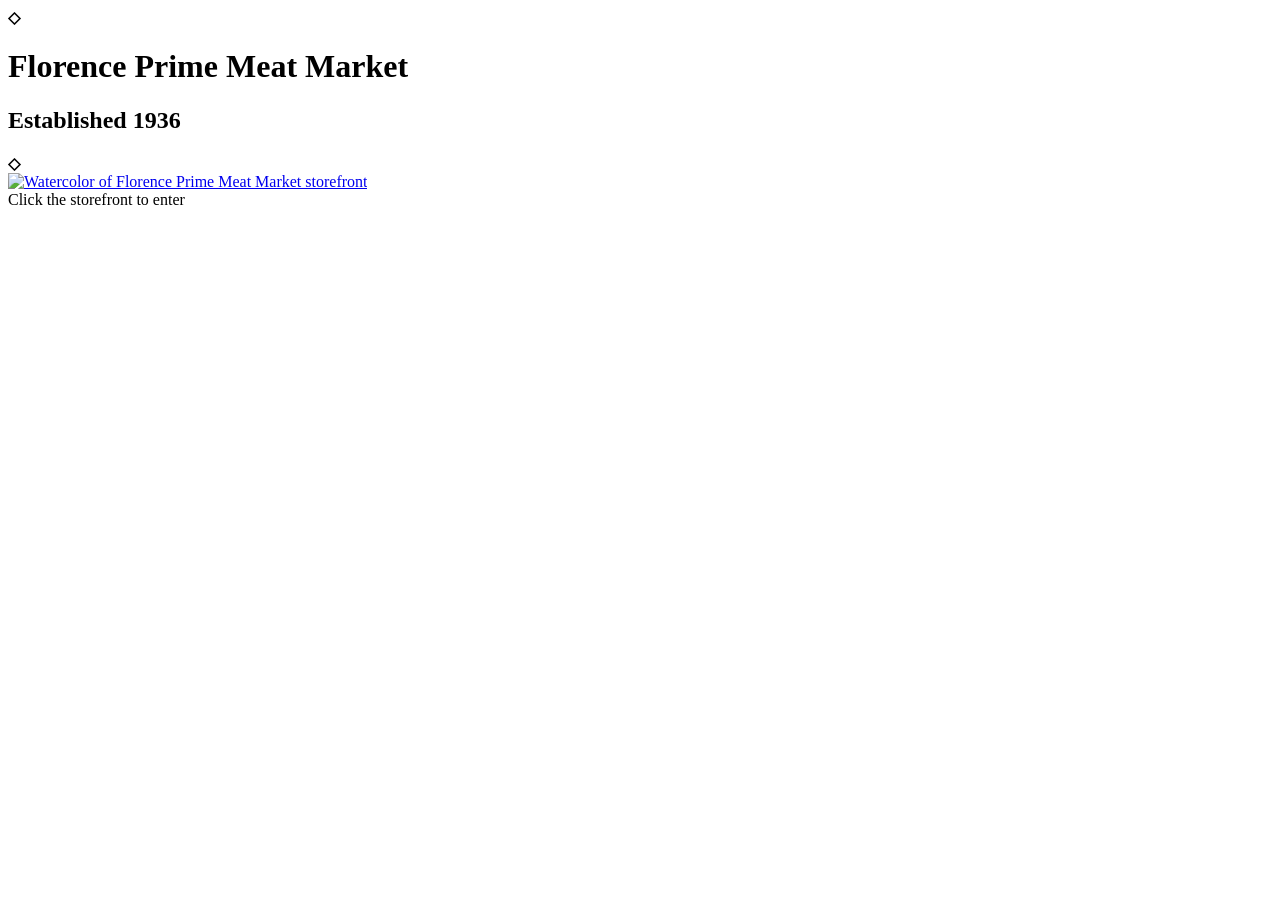
==== index.html @ bc7468c7 "Add site splash page" ====
<!doctype html>
<html lang="en"><head><meta charset="utf-8"><meta name="viewport" content="width=device-width,initial-scale=1">
<title>Florence Prime Meat Market — Established 1936</title><link rel="stylesheet" href="styles.css"></head>
<body>
<main class="splash">
  <div class="splash-inner">
    <div class="ornament"><span></span><b>◇</b><span></span></div>
    <h1>Florence Prime Meat Market</h1>
    <h2>Established 1936</h2>
    <div class="ornament"><span></span><b>◇</b><span></span></div>
    <a class="store-link" href="home.html" aria-label="Enter Florence Prime Meat Market website">
      <img class="watercolor" src="assets/storefront.webp" alt="Watercolor of Florence Prime Meat Market storefront">
    </a>
    <div class="enter">Click the storefront to enter</div>
  </div>
</main>
</body></html>
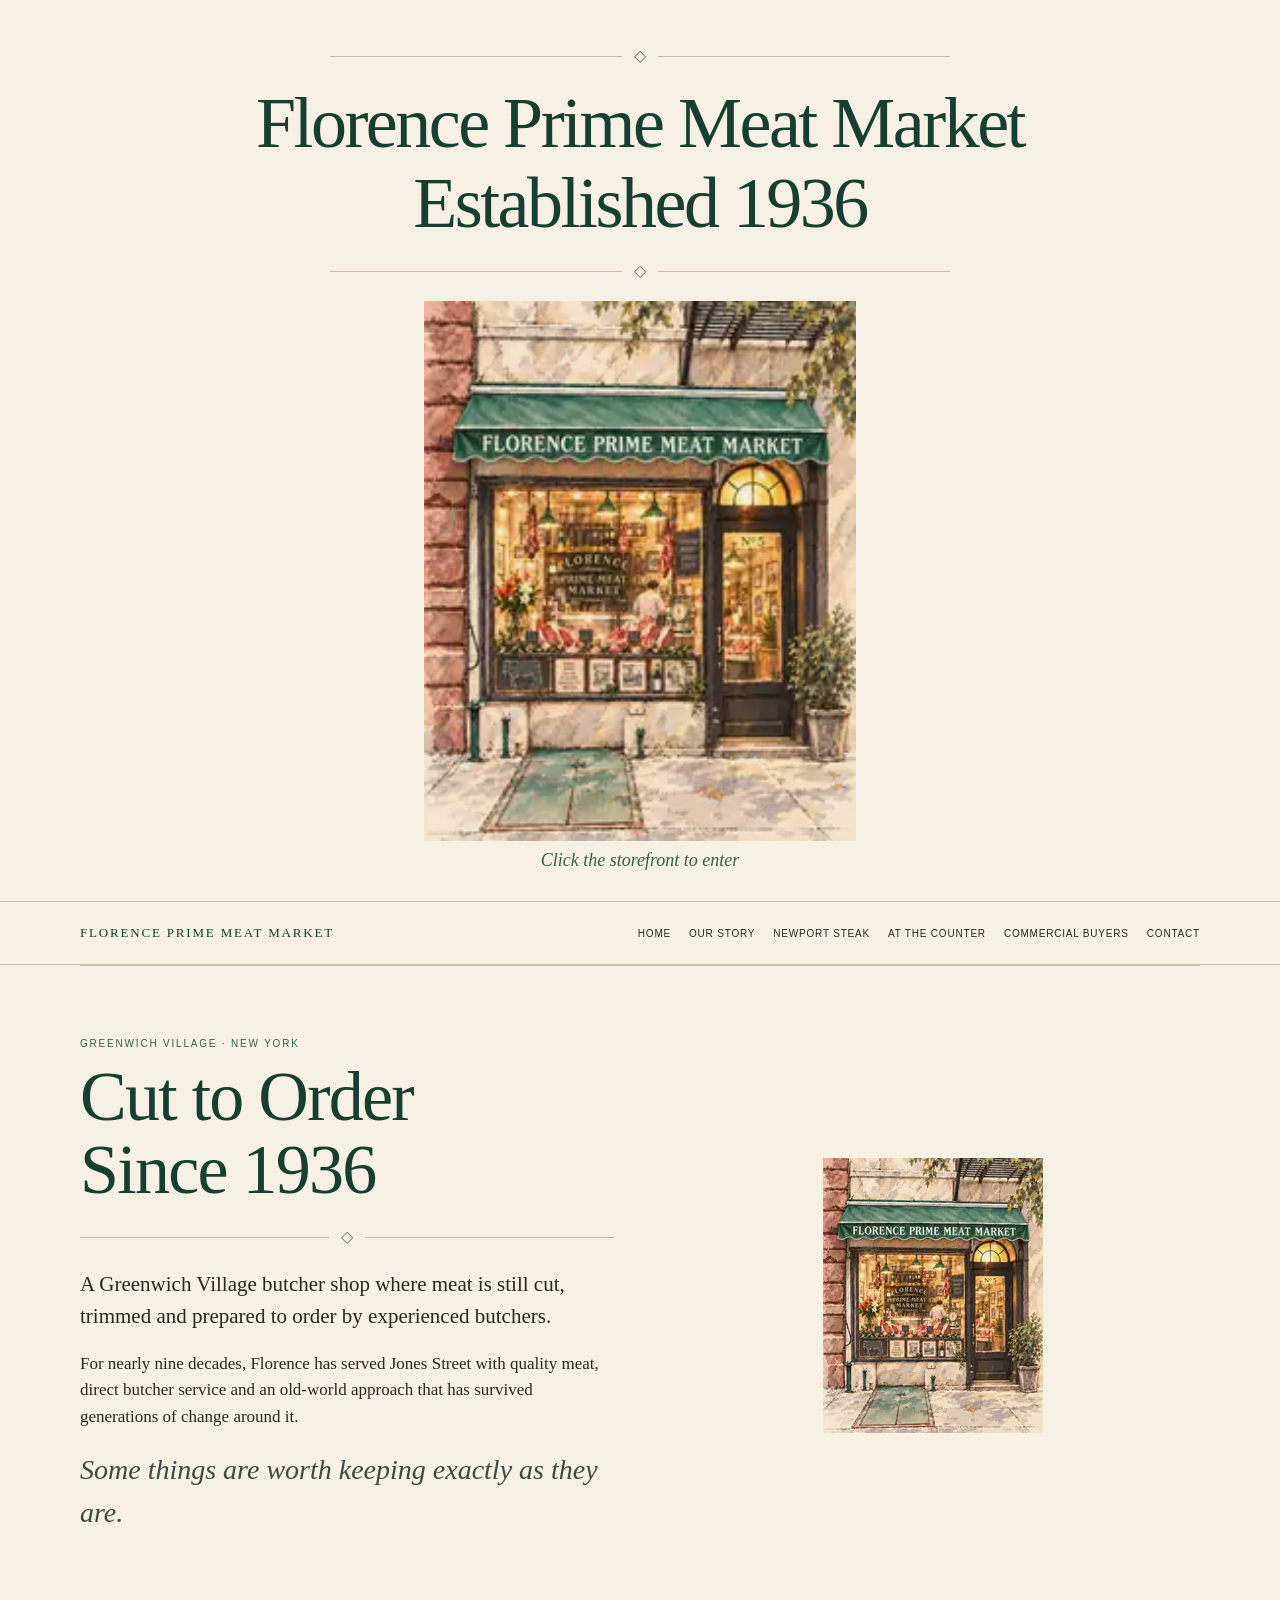
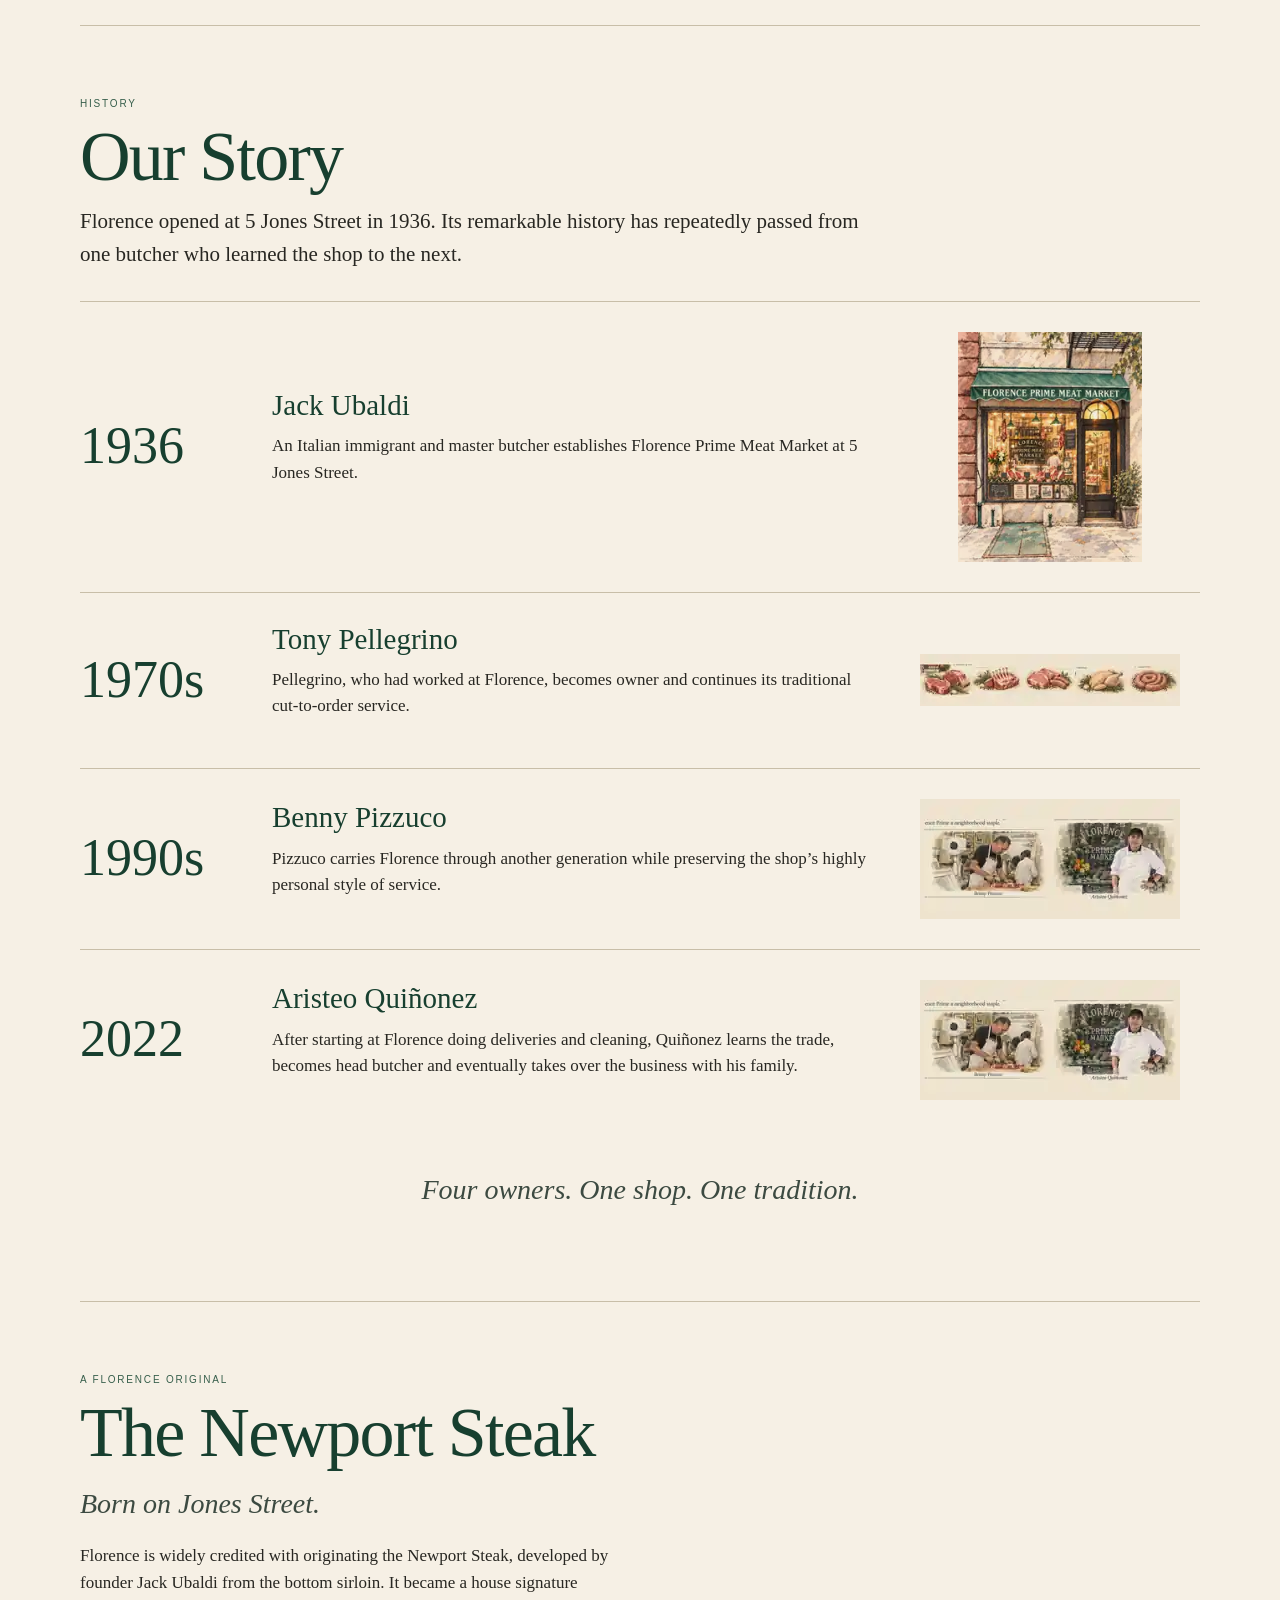
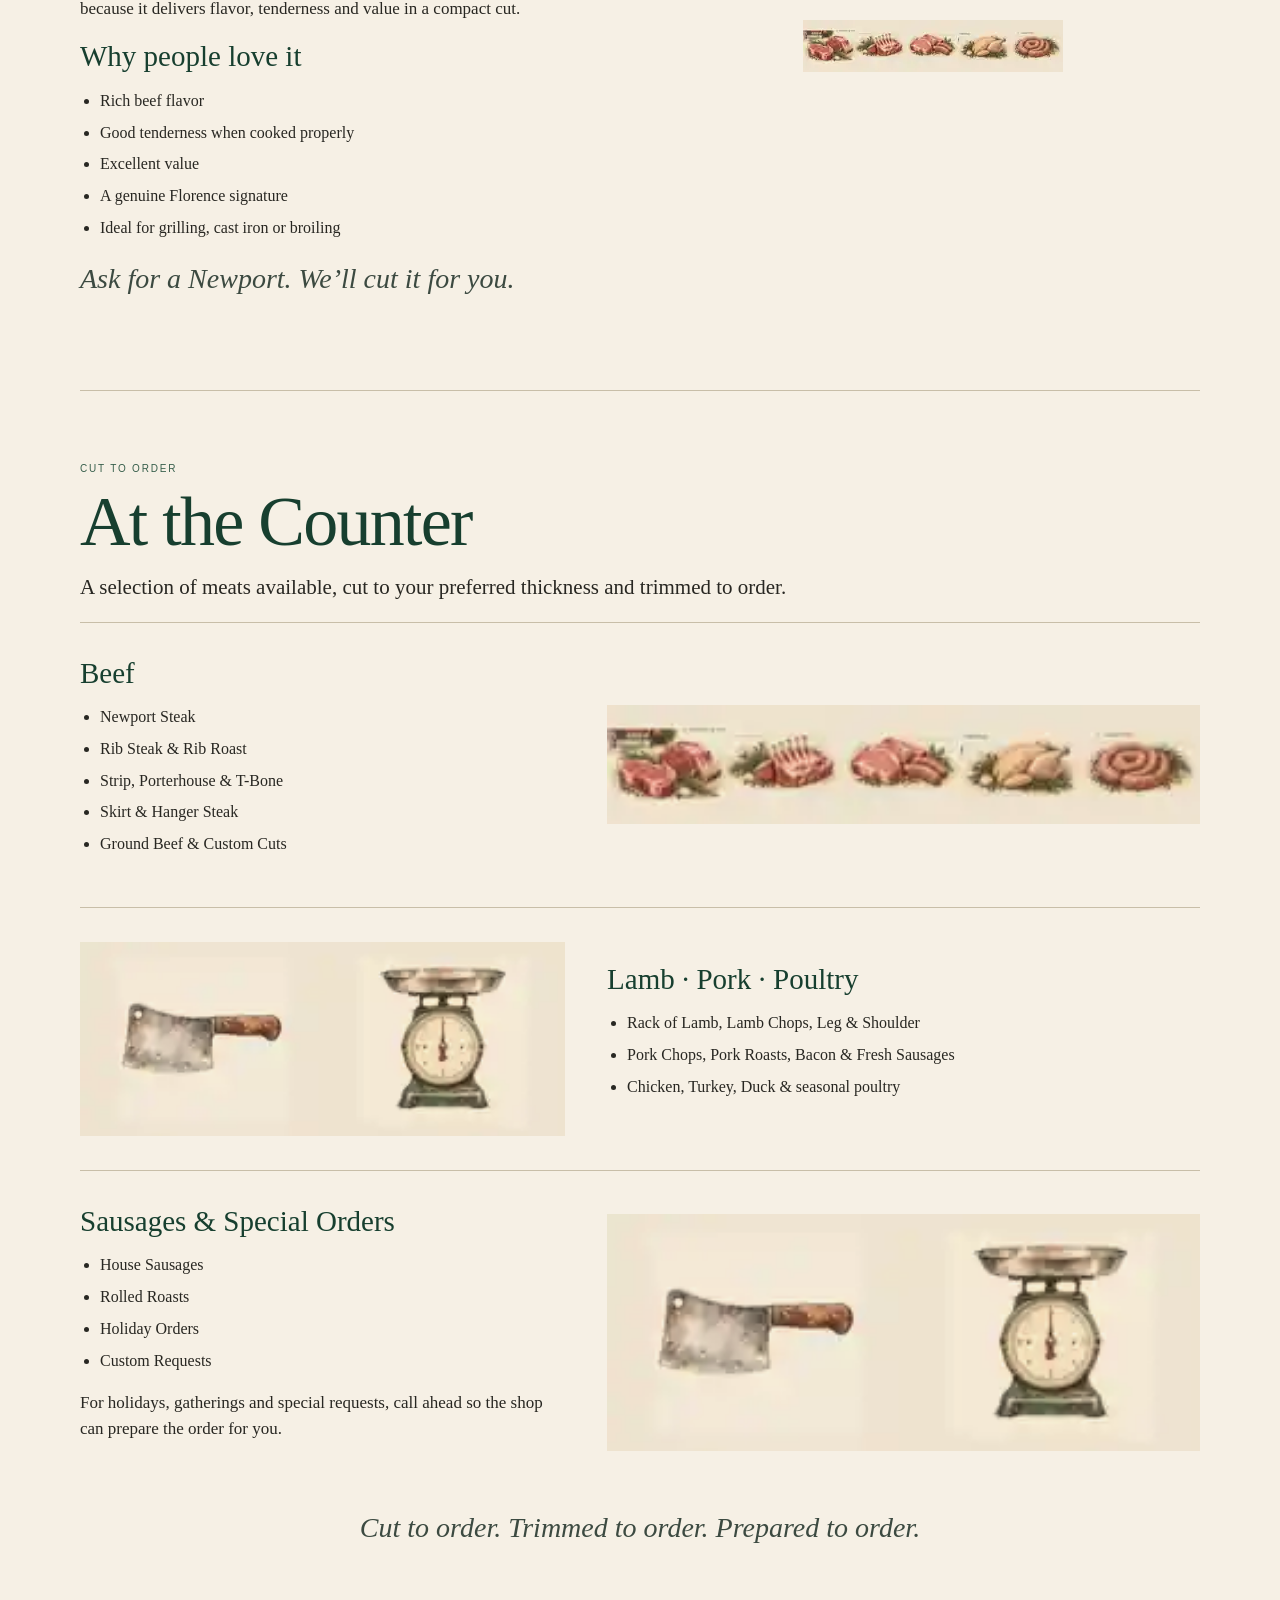
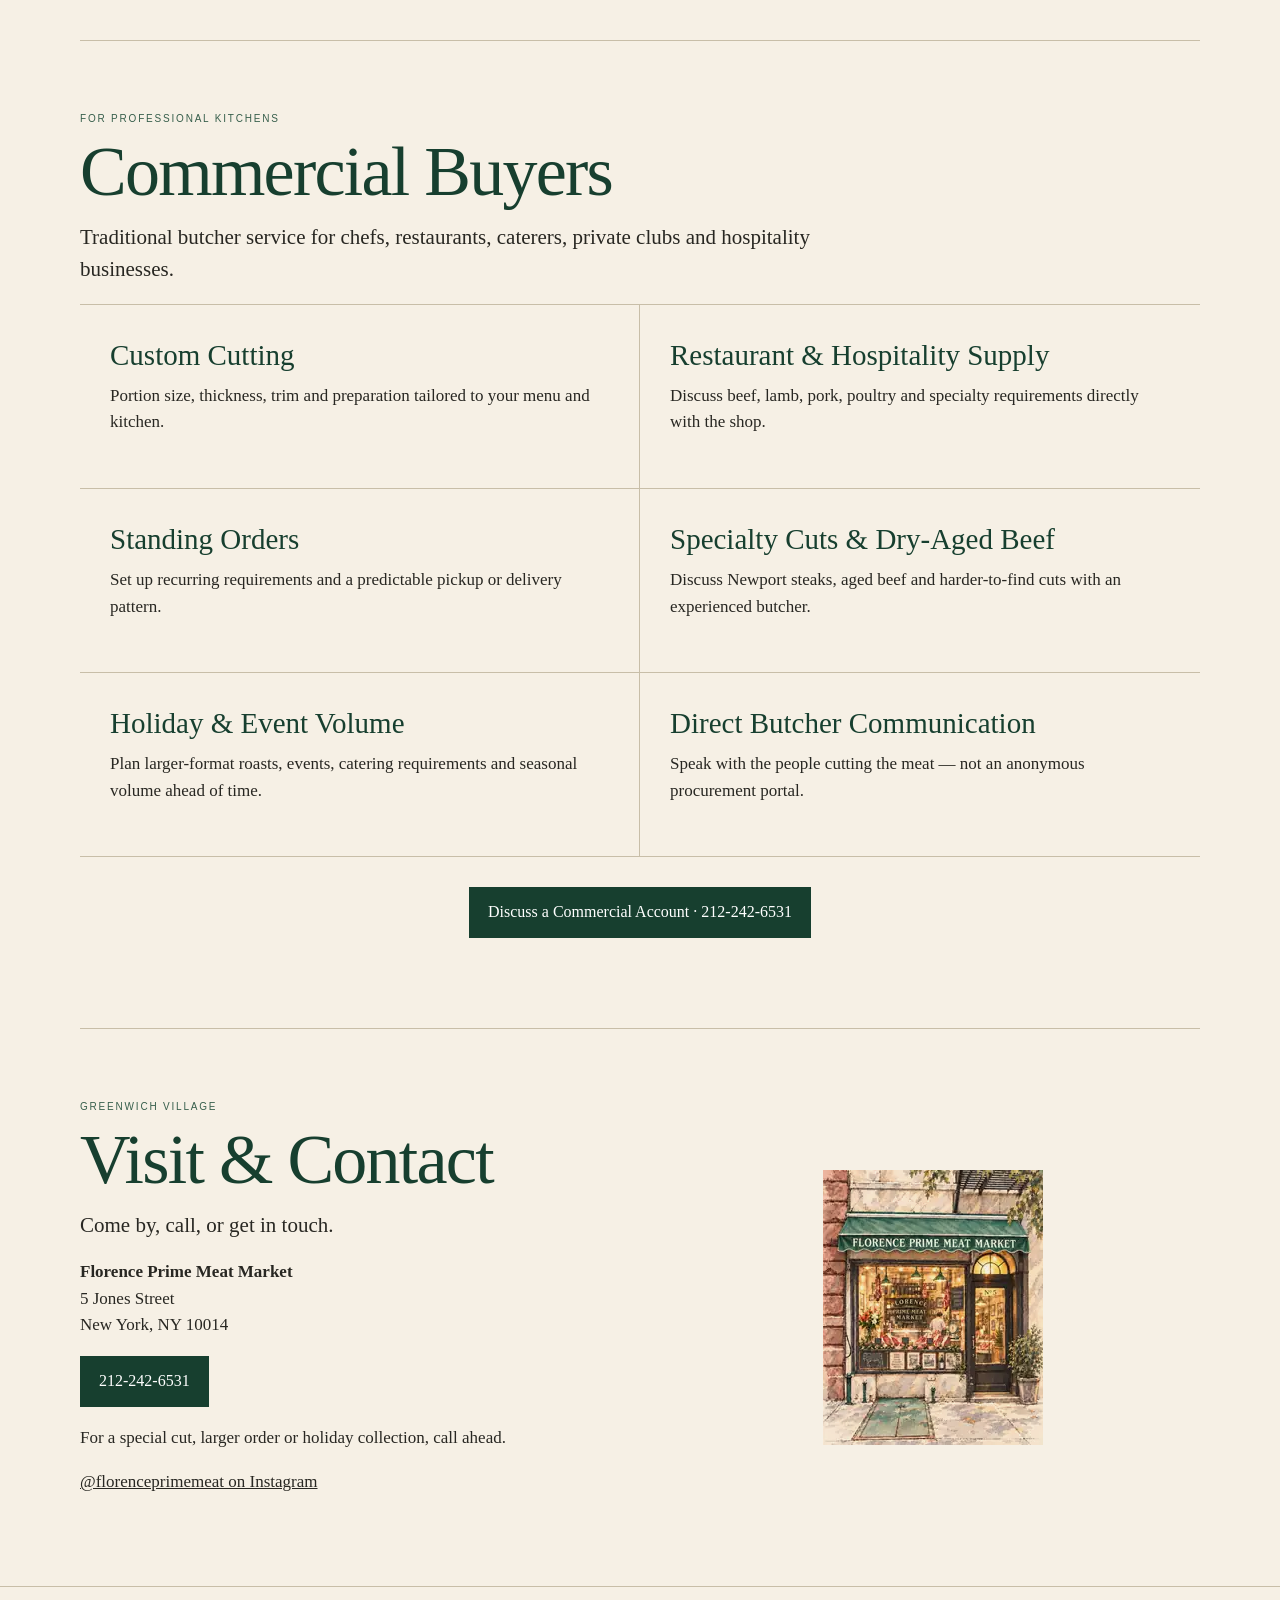
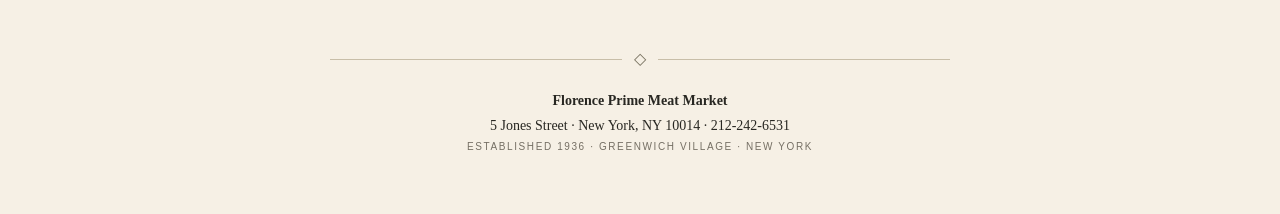
==== commit 9dc437f5: "Publish Florence watercolor website preview" ====
--- a/index.html
+++ b/index.html
@@ -1,17 +1,110 @@
 <!doctype html>
-<html lang="en"><head><meta charset="utf-8"><meta name="viewport" content="width=device-width,initial-scale=1">
-<title>Florence Prime Meat Market — Established 1936</title><link rel="stylesheet" href="styles.css"></head>
+<html lang="en">
+<head>
+<meta charset="utf-8">
+<meta name="viewport" content="width=device-width,initial-scale=1">
+<meta name="description" content="Florence Prime Meat Market, 5 Jones Street, Greenwich Village. Cut to order since 1936.">
+<title>Florence Prime Meat Market — Established 1936</title>
+<style>
+:root{--paper:#f6f0e5;--ink:#282722;--green:#173f2f;--green2:#365e4b;--line:#c8bea8;--muted:#756f64}
+*{box-sizing:border-box}html{scroll-behavior:smooth}body{margin:0;background:var(--paper);color:var(--ink);font-family:Georgia,"Times New Roman",serif;line-height:1.55}
+body:before{content:"";position:fixed;inset:0;pointer-events:none;opacity:.18;background:repeating-linear-gradient(0deg,rgba(90,70,40,.05),rgba(90,70,40,.05) 1px,transparent 1px,transparent 5px)}
+a{color:inherit}img{display:block;max-width:100%}.wrap{width:min(1120px,calc(100% - 34px));margin:auto;position:relative}
+.rule{display:flex;align-items:center;gap:12px;color:#77715f;margin:18px auto;max-width:620px}.rule:before,.rule:after{content:"";height:1px;background:var(--line);flex:1}
+.splash{min-height:100svh;display:grid;place-items:center;text-align:center;padding:26px 18px}.splash-inner{width:min(900px,95vw)}
+h1,h2,h3{color:var(--green);font-weight:400;margin:0}.splash h1,.splash h2{font-size:clamp(40px,6.2vw,72px);line-height:1.02;letter-spacing:-.035em}.splash h2{margin-top:7px}
+.store{width:min(690px,92vw);max-height:60vh;object-fit:contain;margin:4px auto 0;mix-blend-mode:multiply}.enter{font-size:18px;font-style:italic;color:var(--green2);margin-top:6px}
+nav{position:sticky;top:0;z-index:20;background:rgba(246,240,229,.95);backdrop-filter:blur(8px);border-top:1px solid var(--line);border-bottom:1px solid var(--line)}
+.navin{min-height:62px;display:flex;align-items:center;gap:18px}.brand{margin-right:auto;text-decoration:none;color:var(--green);text-transform:uppercase;letter-spacing:.14em;font-size:13px}
+.links{display:flex;flex-wrap:wrap;justify-content:flex-end;gap:10px 18px}.links a{font:10px Arial,sans-serif;text-decoration:none;text-transform:uppercase;letter-spacing:.08em}.links a:hover{text-decoration:underline;text-underline-offset:4px}
+section{padding:72px 0;border-top:1px solid var(--line)}.kicker{font:10px Arial,sans-serif;text-transform:uppercase;letter-spacing:.18em;color:var(--green2);margin-bottom:12px}
+h2{font-size:clamp(42px,5.8vw,70px);line-height:1.04;letter-spacing:-.025em}h3{font-size:29px;line-height:1.12}.lede{font-size:21px;max-width:780px}p{font-size:17px;margin:12px 0 18px}
+.hero,.newport,.contact{display:grid;grid-template-columns:1fr 1fr;gap:52px;align-items:center}.watercolor{mix-blend-mode:multiply;filter:saturate(.95)}
+.hero img,.contact img{max-height:570px;object-fit:contain;margin:auto}.script{font-size:28px;font-style:italic;color:#3c4a41}
+.timeline{margin-top:30px}.era{display:grid;grid-template-columns:160px 1fr 300px;gap:32px;align-items:center;padding:30px 0;border-top:1px solid var(--line)}.year{font-size:52px;color:var(--green)}.era img{max-height:230px;object-fit:contain;margin:auto}
+.newport img{max-height:430px;object-fit:contain;margin:auto}ul{padding-left:20px}li{margin:7px 0}
+.counter-row{display:grid;grid-template-columns:.9fr 1.1fr;gap:42px;align-items:center;padding:34px 0;border-top:1px solid var(--line)}.counter-row:nth-child(even) .visual{order:2}.visual img{width:100%;max-height:280px;object-fit:contain;margin:auto}
+.commercial{display:grid;grid-template-columns:1fr 1fr;border-top:1px solid var(--line)}.card{padding:34px 30px;border-bottom:1px solid var(--line);min-height:180px}.card:nth-child(odd){border-right:1px solid var(--line)}
+.button{display:inline-block;padding:12px 18px;background:var(--green);color:#fff;text-decoration:none;border:1px solid var(--green);font-size:16px}
+footer{text-align:center;padding:42px 0 58px;border-top:1px solid var(--line)}footer p{font-size:14px;margin:4px}.small{font:10px Arial,sans-serif;text-transform:uppercase;letter-spacing:.16em;color:var(--muted)}
+@media(max-width:760px){.links{display:none}.hero,.newport,.contact,.counter-row,.era{grid-template-columns:1fr}.commercial{grid-template-columns:1fr}.card:nth-child(odd){border-right:0}.counter-row:nth-child(even) .visual{order:0}.era .year{font-size:42px}section{padding:52px 0}.splash{min-height:92svh}}
+</style>
+</head>
 <body>
-<main class="splash">
-  <div class="splash-inner">
-    <div class="ornament"><span></span><b>◇</b><span></span></div>
-    <h1>Florence Prime Meat Market</h1>
-    <h2>Established 1936</h2>
-    <div class="ornament"><span></span><b>◇</b><span></span></div>
-    <a class="store-link" href="home.html" aria-label="Enter Florence Prime Meat Market website">
-      <img class="watercolor" src="assets/storefront.webp" alt="Watercolor of Florence Prime Meat Market storefront">
-    </a>
-    <div class="enter">Click the storefront to enter</div>
-  </div>
+<div id="top" class="splash">
+<div class="splash-inner">
+<div class="rule">◇</div>
+<h1>Florence Prime Meat Market</h1>
+<h2>Established 1936</h2>
+<div class="rule">◇</div>
+<a href="#home" aria-label="Enter Florence Prime Meat Market"><img class="store" src="assets/storefront.webp" alt="Watercolor Florence Prime Meat Market storefront"></a>
+<div class="enter">Click the storefront to enter</div>
+</div>
+</div>
+
+<nav><div class="wrap navin">
+<a class="brand" href="#top">Florence Prime Meat Market</a>
+<div class="links"><a href="#home">Home</a><a href="#story">Our Story</a><a href="#newport">Newport Steak</a><a href="#counter">At the Counter</a><a href="#commercial">Commercial Buyers</a><a href="#contact">Contact</a></div>
+</div></nav>
+
+<main class="wrap">
+<section id="home"><div class="hero">
+<div><div class="kicker">Greenwich Village · New York</div><h2>Cut to Order<br>Since 1936</h2><div class="rule">◇</div>
+<p class="lede">A Greenwich Village butcher shop where meat is still cut, trimmed and prepared to order by experienced butchers.</p>
+<p>For nearly nine decades, Florence has served Jones Street with quality meat, direct butcher service and an old-world approach that has survived generations of change around it.</p>
+<p class="script">Some things are worth keeping exactly as they are.</p></div>
+<img class="watercolor" src="assets/storefront.webp" alt="Florence storefront watercolor">
+</div></section>
+
+<section id="story">
+<div class="kicker">History</div><h2>Our Story</h2><p class="lede">Florence opened at 5 Jones Street in 1936. Its remarkable history has repeatedly passed from one butcher who learned the shop to the next.</p>
+<div class="timeline">
+<div class="era"><div class="year">1936</div><div><h3>Jack Ubaldi</h3><p>An Italian immigrant and master butcher establishes Florence Prime Meat Market at 5 Jones Street.</p></div><img class="watercolor" src="assets/storefront.webp" alt=""></div>
+<div class="era"><div class="year">1970s</div><div><h3>Tony Pellegrino</h3><p>Pellegrino, who had worked at Florence, becomes owner and continues its traditional cut-to-order service.</p></div><img class="watercolor" src="assets/meats.webp" alt=""></div>
+<div class="era"><div class="year">1990s</div><div><h3>Benny Pizzuco</h3><p>Pizzuco carries Florence through another generation while preserving the shop’s highly personal style of service.</p></div><img class="watercolor" src="assets/portraits.webp" alt="Watercolor portraits from Florence's history"></div>
+<div class="era"><div class="year">2022</div><div><h3>Aristeo Quiñonez</h3><p>After starting at Florence doing deliveries and cleaning, Quiñonez learns the trade, becomes head butcher and eventually takes over the business with his family.</p></div><img class="watercolor" src="assets/portraits.webp" alt=""></div>
+</div>
+<p class="script" style="text-align:center;margin-top:38px">Four owners. One shop. One tradition.</p>
+</section>
+
+<section id="newport"><div class="newport">
+<div><div class="kicker">A Florence Original</div><h2>The Newport Steak</h2><p class="script">Born on Jones Street.</p>
+<p>Florence is widely credited with originating the Newport Steak, developed by founder Jack Ubaldi from the bottom sirloin. It became a house signature because it delivers flavor, tenderness and value in a compact cut.</p>
+<h3>Why people love it</h3><ul><li>Rich beef flavor</li><li>Good tenderness when cooked properly</li><li>Excellent value</li><li>A genuine Florence signature</li><li>Ideal for grilling, cast iron or broiling</li></ul>
+<p class="script">Ask for a Newport. We’ll cut it for you.</p></div>
+<img class="watercolor" src="assets/meats.webp" alt="Watercolor steak cuts">
+</div></section>
+
+<section id="counter">
+<div class="kicker">Cut to Order</div><h2>At the Counter</h2><p class="lede">A selection of meats available, cut to your preferred thickness and trimmed to order.</p>
+<div class="counter-row"><div class="visual"><img class="watercolor" src="assets/meats.webp" alt="Watercolor beef"></div><div><h3>Beef</h3><ul><li>Newport Steak</li><li>Rib Steak & Rib Roast</li><li>Strip, Porterhouse & T-Bone</li><li>Skirt & Hanger Steak</li><li>Ground Beef & Custom Cuts</li></ul></div></div>
+<div class="counter-row"><div class="visual"><img class="watercolor" src="assets/tools.webp" alt="Watercolor butcher tools"></div><div><h3>Lamb · Pork · Poultry</h3><ul><li>Rack of Lamb, Lamb Chops, Leg & Shoulder</li><li>Pork Chops, Pork Roasts, Bacon & Fresh Sausages</li><li>Chicken, Turkey, Duck & seasonal poultry</li></ul></div></div>
+<div class="counter-row"><div class="visual"><img class="watercolor" src="assets/tools.webp" alt=""></div><div><h3>Sausages & Special Orders</h3><ul><li>House Sausages</li><li>Rolled Roasts</li><li>Holiday Orders</li><li>Custom Requests</li></ul><p>For holidays, gatherings and special requests, call ahead so the shop can prepare the order for you.</p></div></div>
+<p class="script" style="text-align:center">Cut to order. Trimmed to order. Prepared to order.</p>
+</section>
+
+<section id="commercial">
+<div class="kicker">For Professional Kitchens</div><h2>Commercial Buyers</h2><p class="lede">Traditional butcher service for chefs, restaurants, caterers, private clubs and hospitality businesses.</p>
+<div class="commercial">
+<div class="card"><h3>Custom Cutting</h3><p>Portion size, thickness, trim and preparation tailored to your menu and kitchen.</p></div>
+<div class="card"><h3>Restaurant & Hospitality Supply</h3><p>Discuss beef, lamb, pork, poultry and specialty requirements directly with the shop.</p></div>
+<div class="card"><h3>Standing Orders</h3><p>Set up recurring requirements and a predictable pickup or delivery pattern.</p></div>
+<div class="card"><h3>Specialty Cuts & Dry-Aged Beef</h3><p>Discuss Newport steaks, aged beef and harder-to-find cuts with an experienced butcher.</p></div>
+<div class="card"><h3>Holiday & Event Volume</h3><p>Plan larger-format roasts, events, catering requirements and seasonal volume ahead of time.</p></div>
+<div class="card"><h3>Direct Butcher Communication</h3><p>Speak with the people cutting the meat — not an anonymous procurement portal.</p></div>
+</div>
+<p style="text-align:center;margin-top:30px"><a class="button" href="tel:+12122426531">Discuss a Commercial Account · 212-242-6531</a></p>
+</section>
+
+<section id="contact"><div class="contact">
+<div><div class="kicker">Greenwich Village</div><h2>Visit & Contact</h2><p class="lede">Come by, call, or get in touch.</p>
+<p><strong>Florence Prime Meat Market</strong><br>5 Jones Street<br>New York, NY 10014</p>
+<p><a class="button" href="tel:+12122426531">212-242-6531</a></p>
+<p>For a special cut, larger order or holiday collection, call ahead.</p>
+<p><a href="https://www.instagram.com/florenceprimemeat/" target="_blank" rel="noopener">@florenceprimemeat on Instagram</a></p></div>
+<img class="watercolor" src="assets/storefront.webp" alt="Florence Prime Meat Market watercolor storefront">
+</div></section>
 </main>
+
+<footer><div class="wrap"><div class="rule">◇</div><p><strong>Florence Prime Meat Market</strong></p><p>5 Jones Street · New York, NY 10014 · 212-242-6531</p><p class="small">Established 1936 · Greenwich Village · New York</p></div></footer>
 </body></html>
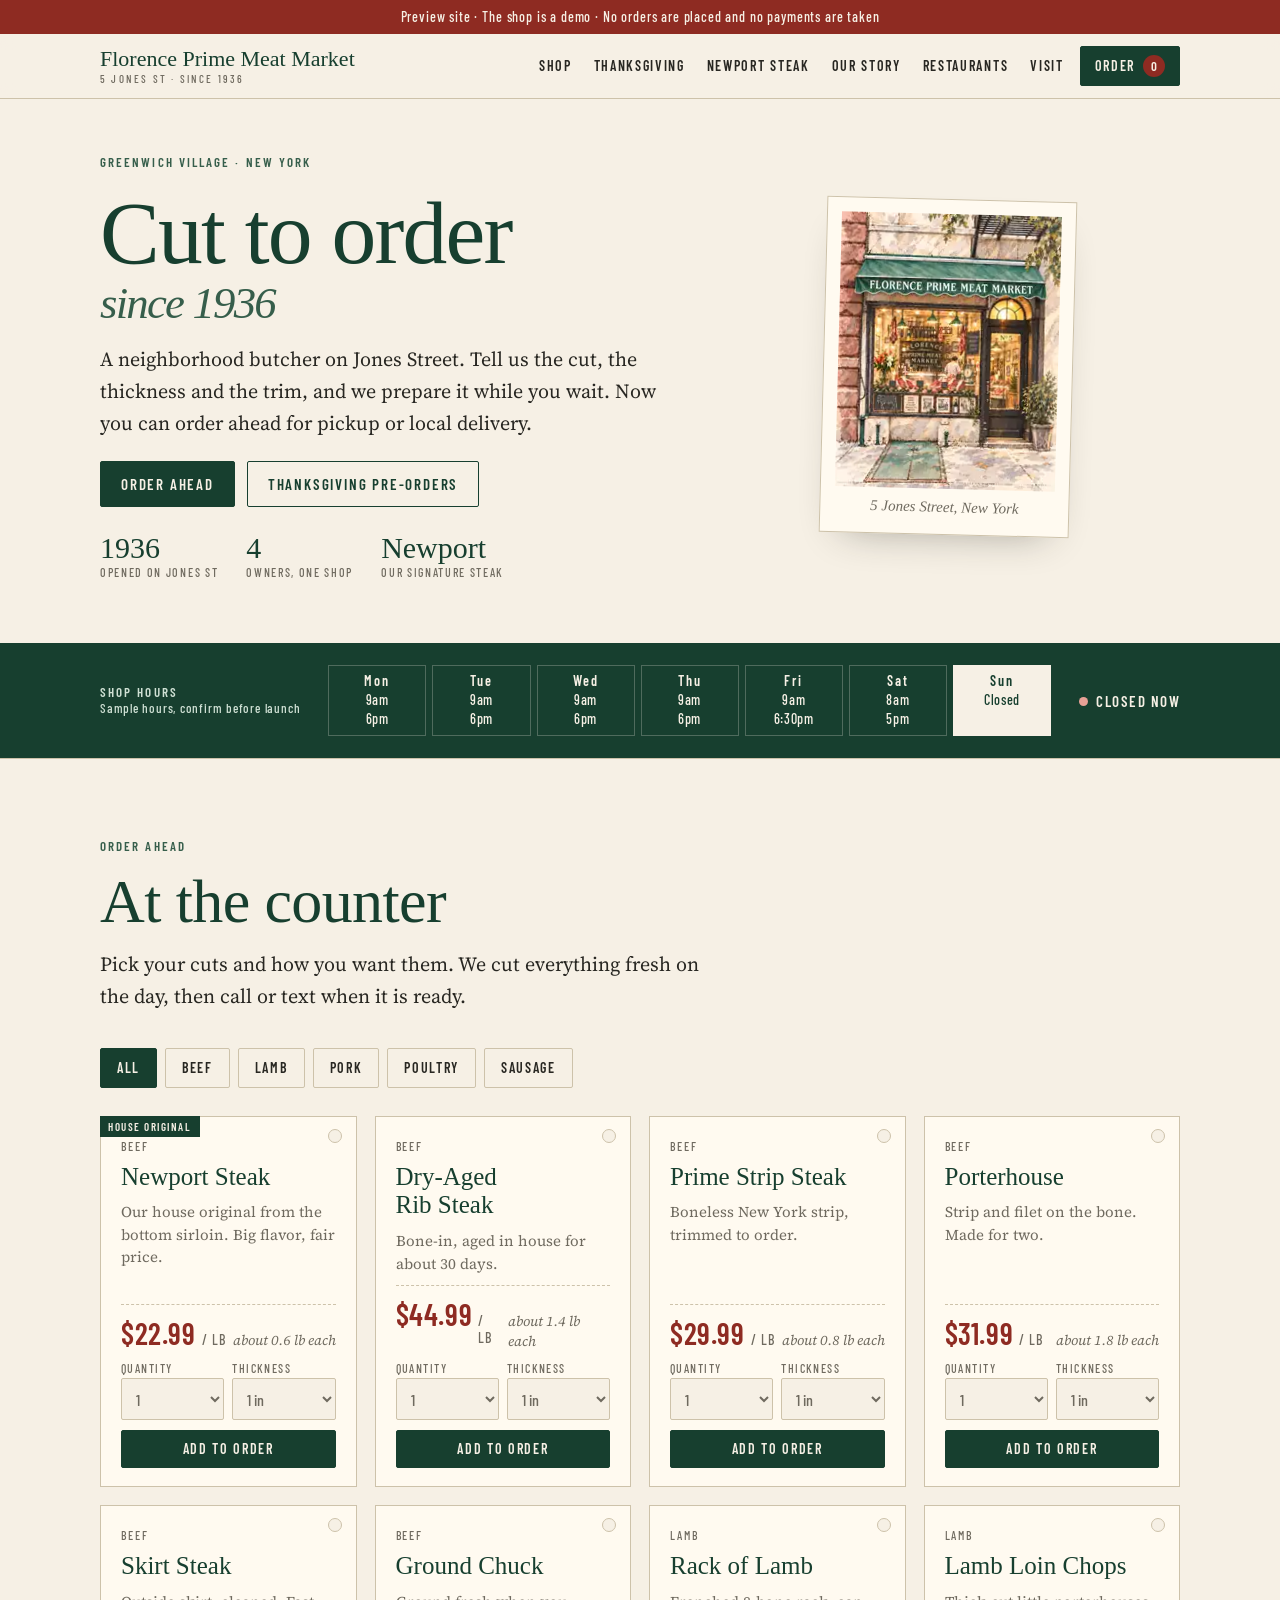
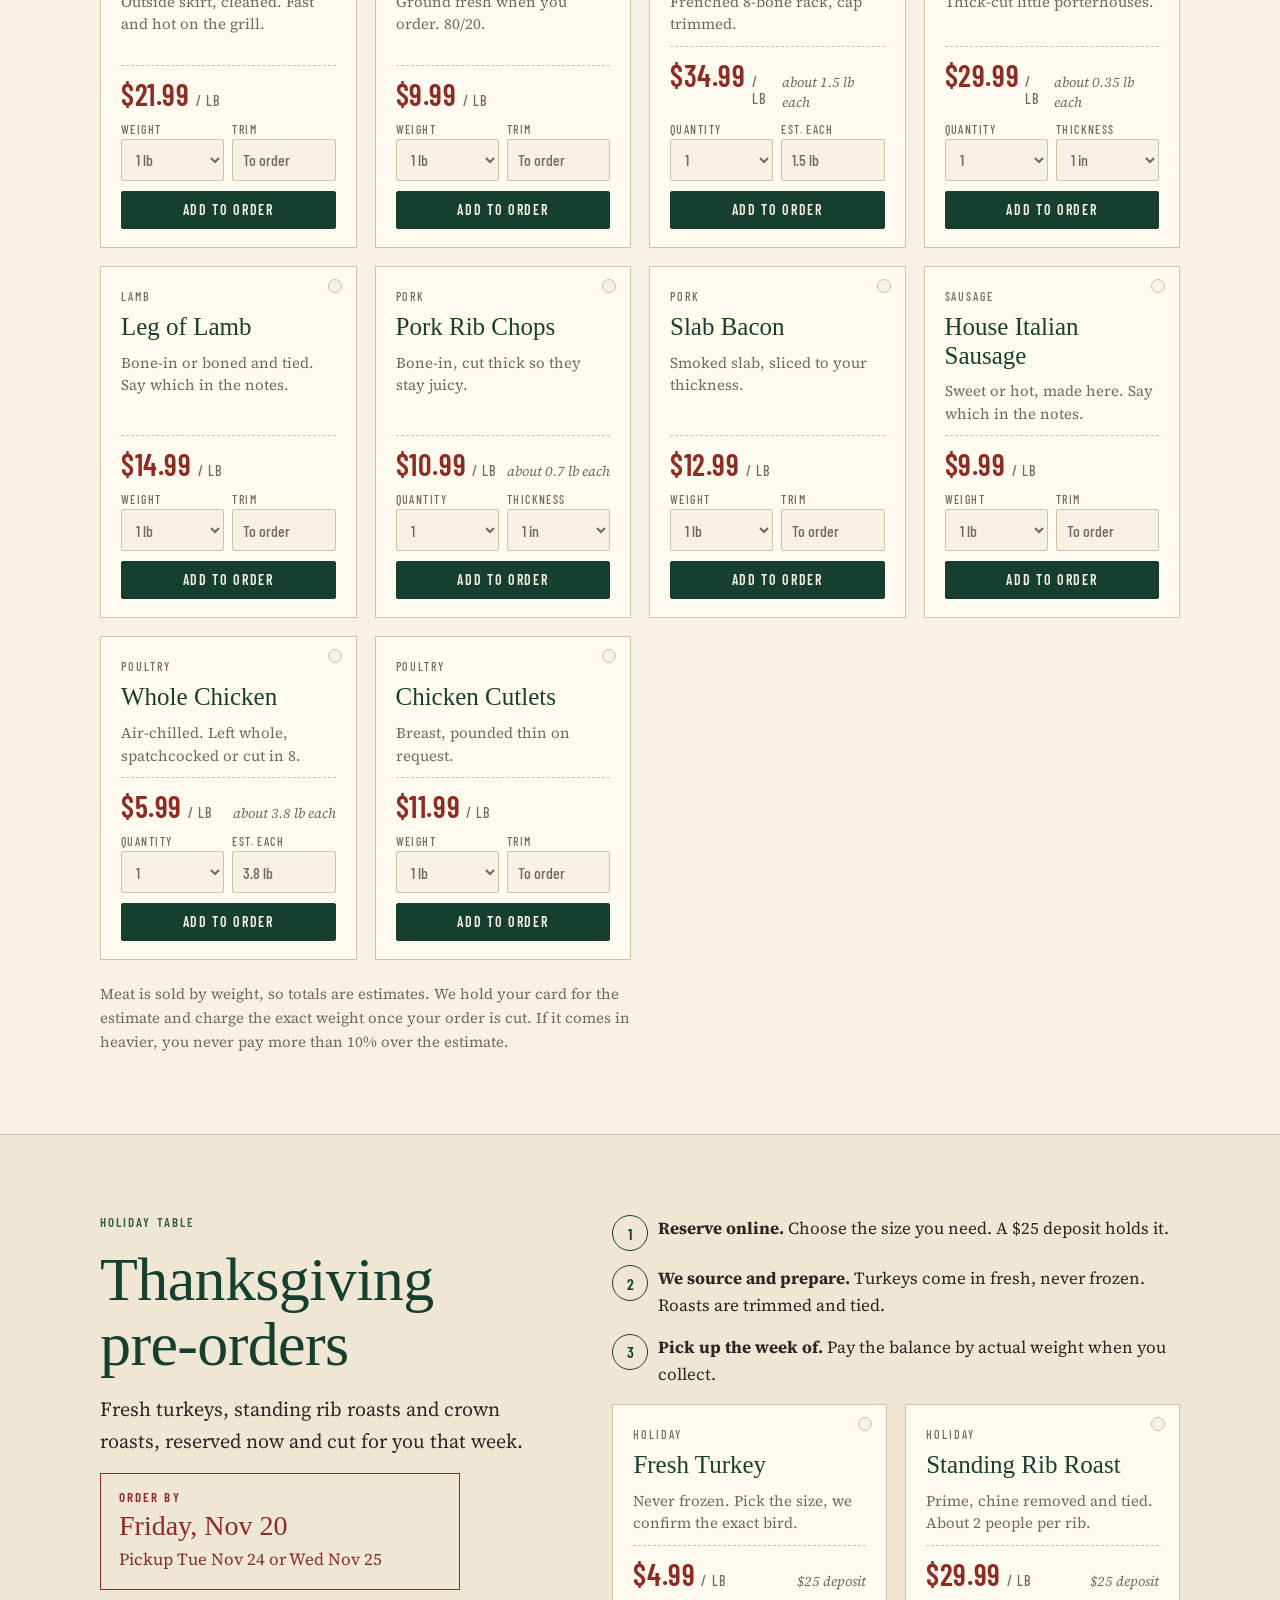
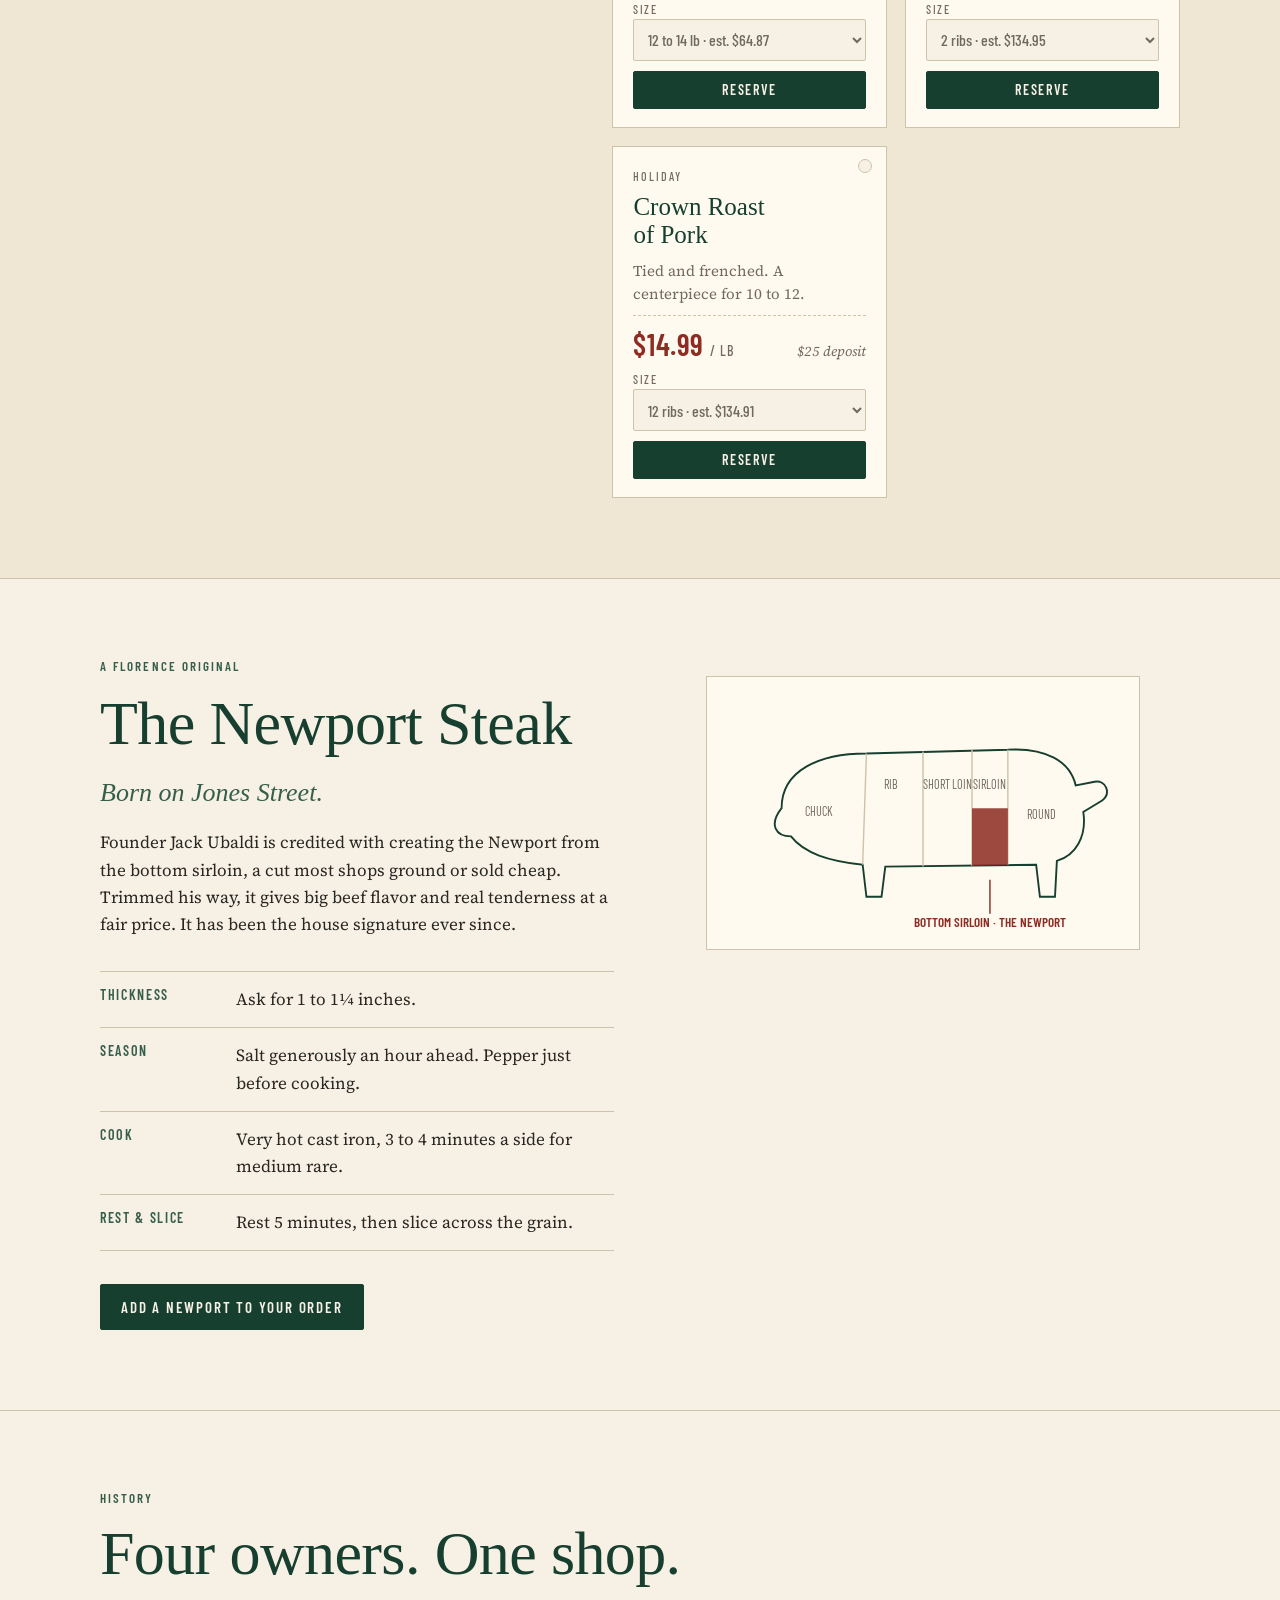
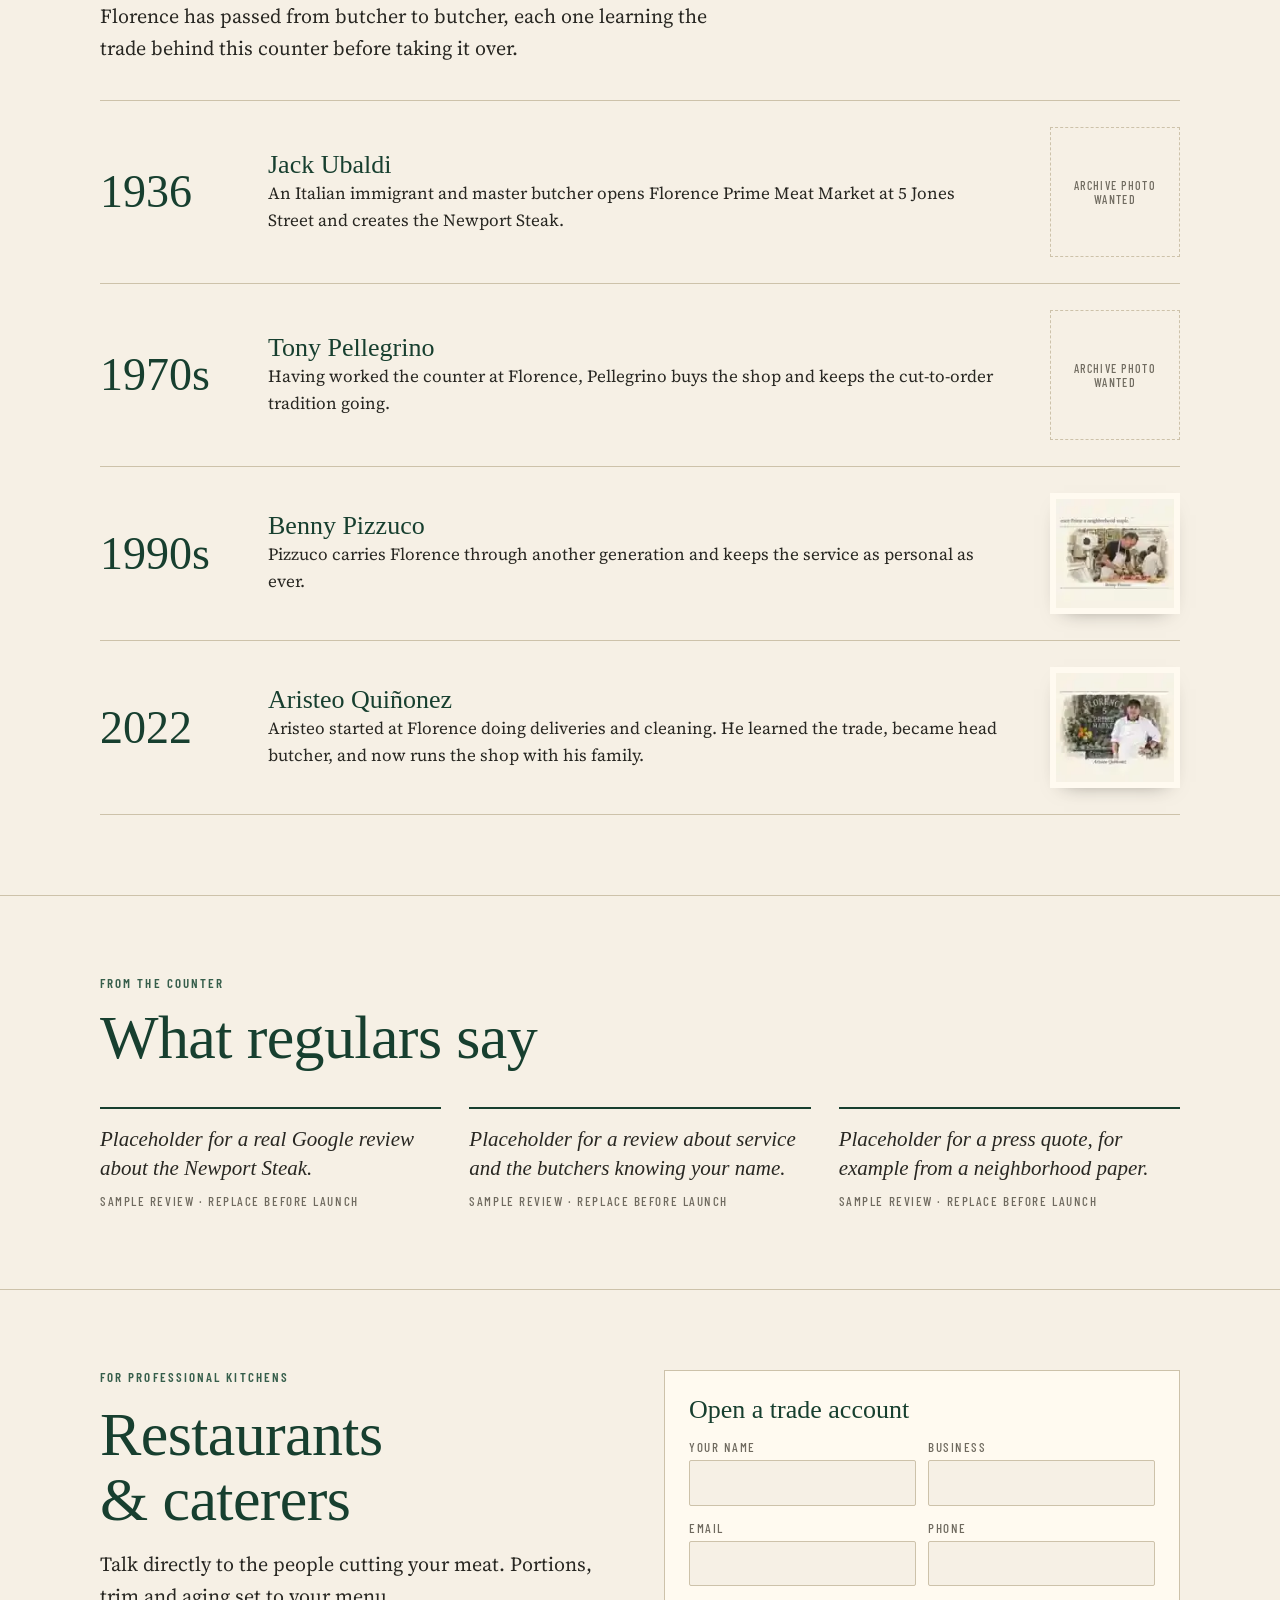
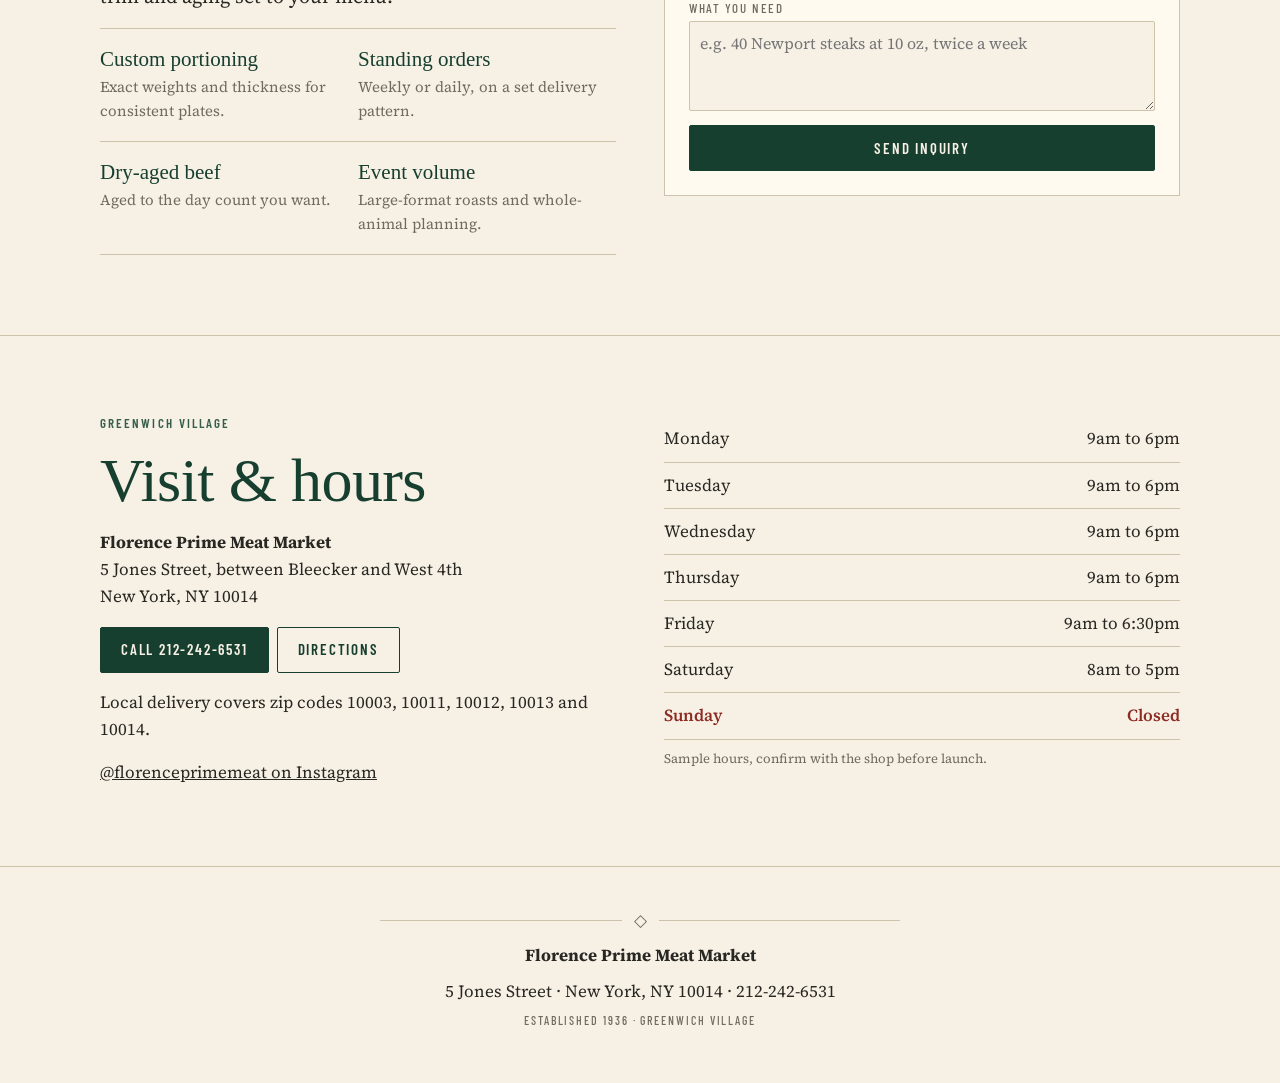
==== commit cfef4560: "Redesign with demo shop, holiday pre-orders and fixes Mobile menu, hours, Newport Steak guide, trade" ====
--- a/index.html
+++ b/index.html
@@ -2,109 +2,620 @@
 <html lang="en">
 <head>
 <meta charset="utf-8">
-<meta name="viewport" content="width=device-width,initial-scale=1">
-<meta name="description" content="Florence Prime Meat Market, 5 Jones Street, Greenwich Village. Cut to order since 1936.">
-<title>Florence Prime Meat Market — Established 1936</title>
+<meta name="viewport" content="width=device-width,initial-scale=1,viewport-fit=cover">
+<title>Florence Prime Meat Market</title>
+<meta name="description" content="Florence Prime Meat Market, 5 Jones Street, Greenwich Village. A neighborhood butcher cutting to order since 1936. Order ahead for pickup or local delivery.">
+<meta property="og:title" content="Florence Prime Meat Market · Since 1936">
+<meta property="og:description" content="Cut to order on Jones Street since 1936. Home of the Newport Steak.">
+<meta property="og:image" content="assets/storefront.webp">
+<meta property="og:type" content="website">
+<meta name="theme-color" content="#173f2f">
+<link rel="icon" href="data:image/svg+xml,%3Csvg xmlns='http://www.w3.org/2000/svg' viewBox='0 0 64 64'%3E%3Crect width='64' height='64' rx='10' fill='%23173f2f'/%3E%3Ctext x='32' y='45' font-family='Georgia,serif' font-size='40' text-anchor='middle' fill='%23f6f0e5'%3EF%3C/text%3E%3C/svg%3E">
+<link rel="preconnect" href="https://fonts.googleapis.com">
+<link rel="preconnect" href="https://fonts.gstatic.com" crossorigin>
+<link rel="stylesheet" href="https://fonts.googleapis.com/css2?family=IM+Fell+English:ital@0;1&family=Source+Serif+4:ital,opsz,wght@0,8..60,400;0,8..60,600;1,8..60,400&family=Barlow+Condensed:wght@500;600&display=swap">
+<script type="application/ld+json">
+{"@context":"https://schema.org","@type":"ButcherShop","name":"Florence Prime Meat Market","foundingDate":"1936","telephone":"+1-212-242-6531","address":{"@type":"PostalAddress","streetAddress":"5 Jones Street","addressLocality":"New York","addressRegion":"NY","postalCode":"10014","addressCountry":"US"},"sameAs":["https://www.instagram.com/florenceprimemeat/"]}
+</script>
 <style>
-:root{--paper:#f6f0e5;--ink:#282722;--green:#173f2f;--green2:#365e4b;--line:#c8bea8;--muted:#756f64}
-*{box-sizing:border-box}html{scroll-behavior:smooth}body{margin:0;background:var(--paper);color:var(--ink);font-family:Georgia,"Times New Roman",serif;line-height:1.55}
-body:before{content:"";position:fixed;inset:0;pointer-events:none;opacity:.18;background:repeating-linear-gradient(0deg,rgba(90,70,40,.05),rgba(90,70,40,.05) 1px,transparent 1px,transparent 5px)}
-a{color:inherit}img{display:block;max-width:100%}.wrap{width:min(1120px,calc(100% - 34px));margin:auto;position:relative}
-.rule{display:flex;align-items:center;gap:12px;color:#77715f;margin:18px auto;max-width:620px}.rule:before,.rule:after{content:"";height:1px;background:var(--line);flex:1}
-.splash{min-height:100svh;display:grid;place-items:center;text-align:center;padding:26px 18px}.splash-inner{width:min(900px,95vw)}
-h1,h2,h3{color:var(--green);font-weight:400;margin:0}.splash h1,.splash h2{font-size:clamp(40px,6.2vw,72px);line-height:1.02;letter-spacing:-.035em}.splash h2{margin-top:7px}
-.store{width:min(690px,92vw);max-height:60vh;object-fit:contain;margin:4px auto 0;mix-blend-mode:multiply}.enter{font-size:18px;font-style:italic;color:var(--green2);margin-top:6px}
-nav{position:sticky;top:0;z-index:20;background:rgba(246,240,229,.95);backdrop-filter:blur(8px);border-top:1px solid var(--line);border-bottom:1px solid var(--line)}
-.navin{min-height:62px;display:flex;align-items:center;gap:18px}.brand{margin-right:auto;text-decoration:none;color:var(--green);text-transform:uppercase;letter-spacing:.14em;font-size:13px}
-.links{display:flex;flex-wrap:wrap;justify-content:flex-end;gap:10px 18px}.links a{font:10px Arial,sans-serif;text-decoration:none;text-transform:uppercase;letter-spacing:.08em}.links a:hover{text-decoration:underline;text-underline-offset:4px}
-section{padding:72px 0;border-top:1px solid var(--line)}.kicker{font:10px Arial,sans-serif;text-transform:uppercase;letter-spacing:.18em;color:var(--green2);margin-bottom:12px}
-h2{font-size:clamp(42px,5.8vw,70px);line-height:1.04;letter-spacing:-.025em}h3{font-size:29px;line-height:1.12}.lede{font-size:21px;max-width:780px}p{font-size:17px;margin:12px 0 18px}
-.hero,.newport,.contact{display:grid;grid-template-columns:1fr 1fr;gap:52px;align-items:center}.watercolor{mix-blend-mode:multiply;filter:saturate(.95)}
-.hero img,.contact img{max-height:570px;object-fit:contain;margin:auto}.script{font-size:28px;font-style:italic;color:#3c4a41}
-.timeline{margin-top:30px}.era{display:grid;grid-template-columns:160px 1fr 300px;gap:32px;align-items:center;padding:30px 0;border-top:1px solid var(--line)}.year{font-size:52px;color:var(--green)}.era img{max-height:230px;object-fit:contain;margin:auto}
-.newport img{max-height:430px;object-fit:contain;margin:auto}ul{padding-left:20px}li{margin:7px 0}
-.counter-row{display:grid;grid-template-columns:.9fr 1.1fr;gap:42px;align-items:center;padding:34px 0;border-top:1px solid var(--line)}.counter-row:nth-child(even) .visual{order:2}.visual img{width:100%;max-height:280px;object-fit:contain;margin:auto}
-.commercial{display:grid;grid-template-columns:1fr 1fr;border-top:1px solid var(--line)}.card{padding:34px 30px;border-bottom:1px solid var(--line);min-height:180px}.card:nth-child(odd){border-right:1px solid var(--line)}
-.button{display:inline-block;padding:12px 18px;background:var(--green);color:#fff;text-decoration:none;border:1px solid var(--green);font-size:16px}
-footer{text-align:center;padding:42px 0 58px;border-top:1px solid var(--line)}footer p{font-size:14px;margin:4px}.small{font:10px Arial,sans-serif;text-transform:uppercase;letter-spacing:.16em;color:var(--muted)}
-@media(max-width:760px){.links{display:none}.hero,.newport,.contact,.counter-row,.era{grid-template-columns:1fr}.commercial{grid-template-columns:1fr}.card:nth-child(odd){border-right:0}.counter-row:nth-child(even) .visual{order:0}.era .year{font-size:42px}section{padding:52px 0}.splash{min-height:92svh}}
+/* Layout: a 1936 butcher's counter on paper. Watercolor storefront up top, the shop laid out like counter tags, green-ink rules between sections. One deliberate look, single theme. */
+:root{
+  --paper:#f6f0e5; --paper2:#efe6d4; --tag:#fffaf0;
+  --ink:#282722; --muted:#6f6a5f; --line:#cdc2aa;
+  --green:#173f2f; --green2:#365e4b; --red:#8e2b22; --onGreen:#f6f0e5;
+  --display:"IM Fell English",Georgia,"Times New Roman",serif;
+  --body:"Source Serif 4",Georgia,"Times New Roman",serif;
+  --label:"Barlow Condensed","Arial Narrow",Arial,sans-serif;
+  --safeT:env(safe-area-inset-top,0px); --safeB:env(safe-area-inset-bottom,0px);
+  color-scheme:light;
+}
+*{box-sizing:border-box}
+[hidden]{display:none!important}
+html{scroll-behavior:smooth;scroll-padding-top:80px}
+body{margin:0;background:var(--paper);color:var(--ink);font:17px/1.6 var(--body)}
+@media (prefers-reduced-motion:reduce){html{scroll-behavior:auto}*{transition:none!important;animation:none!important}}
+a{color:inherit}img{display:block;max-width:100%;height:auto}
+button,input,select,textarea{font:inherit;color:inherit}
+:focus-visible{outline:2px solid var(--red);outline-offset:3px}
+.wrap{width:min(1120px,100%);margin:0 auto;padding-inline:20px}
+h1,h2,h3{font-family:var(--display);font-weight:400;color:var(--green);margin:0;text-wrap:balance;line-height:1.05}
+h2{font-size:clamp(38px,5.4vw,62px);letter-spacing:-.01em}
+h3{font-size:26px;line-height:1.15}
+p{margin:0}
+.kicker,.label{font:600 13px/1.2 var(--label);text-transform:uppercase;letter-spacing:.16em;color:var(--green2)}
+.lede{font-size:20px;max-width:62ch}
+.script{font-family:var(--display);font-style:italic;font-size:26px;color:var(--green2)}
+.rule{display:flex;align-items:center;gap:12px;color:var(--muted);max-width:520px}
+.rule::before,.rule::after{content:"";height:1px;background:var(--line);flex:1}
+.stack{display:grid;gap:16px;align-content:start}
+.btn{display:inline-flex;align-items:center;justify-content:center;gap:8px;min-height:46px;padding:10px 20px;border:1px solid var(--green);background:var(--green);color:var(--onGreen);font:600 15px/1 var(--label);letter-spacing:.12em;text-transform:uppercase;text-decoration:none;cursor:pointer;border-radius:2px}
+.btn:hover{background:var(--green2)}
+.btn.ghost{background:transparent;color:var(--green)}
+.btn.ghost:hover{background:var(--paper2)}
+.btn.small{min-height:38px;padding:8px 14px;font-size:14px}
+.btn[disabled]{opacity:.45;cursor:not-allowed}
+
+/* Demo ribbon */
+.demo{background:var(--red);color:var(--onGreen);font:500 14px/1.4 var(--label);letter-spacing:.06em;text-align:center;padding:7px 16px;padding-top:calc(7px + var(--safeT))}
+
+/* Header */
+header.top{position:sticky;top:0;z-index:30;background:color-mix(in srgb,var(--paper) 94%,transparent);backdrop-filter:blur(8px);border-bottom:1px solid var(--line)}
+.bar{display:flex;align-items:center;gap:16px;min-height:64px}
+.brand{margin-right:auto;text-decoration:none;display:grid;line-height:1.05}
+.brand b{font:400 22px var(--display);color:var(--green)}
+.brand small{font:500 11px var(--label);letter-spacing:.2em;text-transform:uppercase;color:var(--muted)}
+.links{display:flex;gap:22px}
+.links a{font:600 14px var(--label);letter-spacing:.12em;text-transform:uppercase;text-decoration:none;color:var(--ink)}
+.links a:hover{color:var(--red)}
+.cartbtn{position:relative}
+.count{min-width:22px;height:22px;border-radius:11px;background:var(--red);color:var(--onGreen);font:600 13px/22px var(--label);letter-spacing:0;padding:0 6px}
+.menubtn{display:none;background:none;border:1px solid var(--line);width:46px;height:46px;cursor:pointer;border-radius:2px}
+.menubtn span,.menubtn span::before,.menubtn span::after{display:block;width:20px;height:2px;background:var(--green);margin:auto;position:relative;content:""}
+.menubtn span::before{position:absolute;top:-6px}.menubtn span::after{position:absolute;top:6px}
+.mobilenav{border-top:1px solid var(--line);padding-block:8px 16px}
+.mobilenav a{display:block;padding:12px 0;border-bottom:1px solid var(--line);font:600 17px var(--label);letter-spacing:.12em;text-transform:uppercase;text-decoration:none}
+
+/* Hero */
+.hero{display:grid;grid-template-columns:1.1fr .9fr;gap:48px;align-items:center;padding-block:56px 64px}
+.hero h1{font-size:clamp(46px,7vw,92px);letter-spacing:-.02em}
+.hero h1 em{display:block;font-size:.5em;color:var(--green2)}
+.hero .actions{display:flex;flex-wrap:wrap;gap:12px;margin-top:6px}
+.postcard{background:var(--tag);padding:14px 14px 18px;border:1px solid var(--line);box-shadow:0 18px 40px -24px rgba(40,39,34,.45);transform:rotate(1.5deg);max-width:340px;justify-self:center}
+.postcard img{width:100%}
+.postcard figcaption{font:italic 15px var(--display);color:var(--muted);text-align:center;margin-top:10px}
+.facts{display:flex;flex-wrap:wrap;gap:10px 28px;margin-top:8px}
+.facts div{display:grid}
+.facts b{font:400 30px var(--display);color:var(--green)}
+.facts span{font:500 12px var(--label);letter-spacing:.14em;text-transform:uppercase;color:var(--muted)}
+
+/* Hours strip */
+.hours{background:var(--green);color:var(--onGreen)}
+.hours .wrap{display:grid;grid-template-columns:auto 1fr auto;gap:28px;align-items:center;padding-block:22px}
+.hours .label{color:#cfe0d4}
+.days{display:grid;grid-template-columns:repeat(7,minmax(0,1fr));gap:6px;font:500 14px/1.35 var(--label);letter-spacing:.05em;text-align:center}
+.days div{padding:6px 2px;border:1px solid rgba(246,240,229,.25)}
+.days .today{background:var(--onGreen);color:var(--green)}
+.days b{display:block;font-weight:600;letter-spacing:.14em}
+.status{font:600 15px var(--label);letter-spacing:.1em;text-transform:uppercase;white-space:nowrap}
+.status i{display:inline-block;width:9px;height:9px;border-radius:50%;background:#8fd19e;margin-right:8px;vertical-align:1px}
+.status.closed i{background:#e7a196}
+
+section.block{padding-block:80px;border-top:1px solid var(--line)}
+.head{display:grid;gap:14px;margin-bottom:36px}
+
+/* Shop */
+.filters{display:flex;flex-wrap:wrap;gap:8px;margin-bottom:28px}
+.chip{border:1px solid var(--line);background:transparent;padding:8px 16px;font:600 14px var(--label);letter-spacing:.12em;text-transform:uppercase;cursor:pointer;border-radius:2px;min-height:40px}
+.chip[aria-pressed="true"]{background:var(--green);border-color:var(--green);color:var(--onGreen)}
+.grid{display:grid;grid-template-columns:repeat(auto-fill,minmax(250px,1fr));gap:18px}
+.tagcard{position:relative;background:var(--tag);border:1px solid var(--line);padding:22px 20px 18px;display:grid;gap:10px;grid-template-rows:auto auto 1fr auto auto}
+.tagcard::before{content:"";position:absolute;top:12px;right:14px;width:12px;height:12px;border-radius:50%;border:1px solid var(--line);background:var(--paper)}
+.tagcard .cat{font:500 12px var(--label);letter-spacing:.16em;text-transform:uppercase;color:var(--muted)}
+.tagcard h3{font-size:25px;padding-right:22px}
+.tagcard p{font-size:15px;color:var(--muted);line-height:1.5}
+.price{display:flex;align-items:baseline;gap:6px;font-variant-numeric:tabular-nums;border-top:1px dashed var(--line);padding-top:10px}
+.price b{font:600 30px var(--label);color:var(--red);letter-spacing:.02em}
+.price span{font:500 14px var(--label);letter-spacing:.08em;text-transform:uppercase;color:var(--muted)}
+.price em{margin-left:auto;font:italic 14px var(--body);color:var(--muted)}
+.opts{display:grid;grid-template-columns:1fr 1fr;gap:8px}
+.opts label{display:grid;gap:3px;font:500 12px var(--label);letter-spacing:.12em;text-transform:uppercase;color:var(--muted)}
+select,input,textarea{width:100%;background:var(--paper);border:1px solid var(--line);border-radius:2px;padding:9px 10px;font-size:16px;min-height:42px}
+textarea{min-height:90px;resize:vertical}
+.badge{position:absolute;top:-1px;left:-1px;background:var(--green);color:var(--onGreen);font:600 11px var(--label);letter-spacing:.14em;text-transform:uppercase;padding:4px 8px}
+.weightnote{margin-top:22px;font-size:15px;color:var(--muted);max-width:70ch}
+
+/* Holiday */
+.holiday{background:var(--paper2)}
+.hgrid{display:grid;grid-template-columns:.9fr 1.1fr;gap:48px;align-items:start}
+.deadline{display:grid;gap:4px;border:1px solid var(--red);padding:16px 18px;color:var(--red);max-width:360px}
+.deadline b{font:400 28px var(--display)}
+.steps{display:grid;gap:14px;counter-reset:s;padding:0;margin:0;list-style:none}
+.steps li{display:grid;grid-template-columns:34px 1fr;gap:12px;align-items:start}
+.steps li::before{counter-increment:s;content:counter(s);width:34px;height:34px;border-radius:50%;border:1px solid var(--green);display:grid;place-items:center;font:600 16px var(--label);color:var(--green)}
+
+/* Newport */
+.newport{display:grid;grid-template-columns:1fr 1fr;gap:52px;align-items:start}
+.cook{display:grid;gap:0;border-top:1px solid var(--line)}
+.cook div{display:grid;grid-template-columns:120px 1fr;gap:16px;padding:14px 0;border-bottom:1px solid var(--line)}
+.cook dt{font:600 14px var(--label);letter-spacing:.12em;text-transform:uppercase;color:var(--green2)}
+.cook dd{margin:0}
+.anatomy{background:var(--tag);border:1px solid var(--line);padding:18px}
+.anatomy svg{width:100%;height:auto;display:block}
+
+/* Story */
+.timeline{display:grid;border-top:1px solid var(--line)}
+.era{display:grid;grid-template-columns:140px minmax(0,1fr) 150px;gap:28px;align-items:center;padding-block:26px;border-bottom:1px solid var(--line)}
+.year{font:400 46px var(--display);color:var(--green)}
+.era img{width:130px;border:6px solid var(--tag);box-shadow:0 8px 20px -14px rgba(40,39,34,.6);justify-self:end}
+.era .ph{width:130px;aspect-ratio:1;justify-self:end;display:grid;place-items:center;border:1px dashed var(--line);font:500 12px var(--label);letter-spacing:.12em;text-transform:uppercase;color:var(--muted);text-align:center;padding:10px}
+
+/* Commercial + forms */
+.two{display:grid;grid-template-columns:1fr 1fr;gap:48px;align-items:start}
+.services{display:grid;grid-template-columns:1fr 1fr;border-top:1px solid var(--line)}
+.services div{padding:18px 16px 18px 0;border-bottom:1px solid var(--line)}
+.services h3{font-size:21px;margin-bottom:4px}
+.services p{font-size:15px;color:var(--muted)}
+form.panel{background:var(--tag);border:1px solid var(--line);padding:24px;display:grid;gap:14px}
+.field{display:grid;gap:5px}
+.field>span{font:500 13px var(--label);letter-spacing:.12em;text-transform:uppercase;color:var(--muted)}
+.row2{display:grid;grid-template-columns:1fr 1fr;gap:12px}
+.okmsg{border:1px solid var(--green);background:var(--tag);padding:18px;display:grid;gap:6px}
+
+/* Reviews */
+.quotes{display:grid;grid-template-columns:repeat(3,minmax(0,1fr));gap:28px}
+.quotes figure{margin:0;display:grid;gap:10px;border-top:2px solid var(--green);padding-top:16px}
+.quotes blockquote{margin:0;font:italic 21px/1.4 var(--display);color:var(--ink)}
+.quotes figcaption{font:500 13px var(--label);letter-spacing:.12em;text-transform:uppercase;color:var(--muted)}
+
+/* Visit */
+.visit{display:grid;grid-template-columns:1fr 1fr;gap:48px;align-items:start}
+.copy{display:flex;gap:8px;align-items:center;flex-wrap:wrap}
+.hourtable{width:100%;border-collapse:collapse;font-variant-numeric:tabular-nums}
+.hourtable td{padding:9px 0;border-bottom:1px solid var(--line)}
+.hourtable td:last-child{text-align:right}
+.hourtable tr.today td{color:var(--red);font-weight:600}
+
+footer{border-top:1px solid var(--line);padding-block:40px calc(56px + var(--safeB));text-align:center;display:grid;gap:8px;justify-items:center}
+footer .small{font:500 12px var(--label);letter-spacing:.16em;text-transform:uppercase;color:var(--muted)}
+
+/* Cart drawer */
+.scrim{position:fixed;inset:0;background:rgba(23,32,26,.45);z-index:40}
+.drawer{position:fixed;top:0;right:0;bottom:0;width:min(440px,100%);background:var(--paper);z-index:50;display:grid;grid-template-rows:auto 1fr auto;border-left:1px solid var(--line);box-shadow:-20px 0 50px -30px rgba(0,0,0,.5);padding-top:var(--safeT)}
+.dhead{display:flex;align-items:center;justify-content:space-between;padding:18px 20px;border-bottom:1px solid var(--line)}
+.dhead h2{font-size:32px}
+.x{background:none;border:1px solid var(--line);width:42px;height:42px;cursor:pointer;font-size:22px;line-height:1;border-radius:2px}
+.dbody{overflow-y:auto;padding:16px 20px;display:grid;gap:14px;align-content:start}
+.line{display:grid;grid-template-columns:minmax(0,1fr) auto;gap:4px 12px;padding-bottom:14px;border-bottom:1px dashed var(--line)}
+.line b{font:400 20px var(--display);color:var(--green);grid-column:1}
+.line small{color:var(--muted);font-size:14px;grid-column:1}
+.line .amt{font:600 18px var(--label);font-variant-numeric:tabular-nums;grid-column:2;grid-row:1}
+.qty{display:flex;align-items:center;gap:6px;grid-column:1/-1}
+.qty button{width:34px;height:34px;border:1px solid var(--line);background:var(--tag);cursor:pointer;border-radius:2px}
+.qty .rm{margin-left:auto;width:auto;padding:0 10px;font:500 13px var(--label);letter-spacing:.1em;text-transform:uppercase;border:0;background:none;color:var(--red);text-decoration:underline}
+.dfoot{border-top:1px solid var(--line);padding:16px 20px calc(16px + var(--safeB));display:grid;gap:12px;background:var(--paper2)}
+.tot{display:flex;justify-content:space-between;font:600 18px var(--label);letter-spacing:.06em;font-variant-numeric:tabular-nums}
+.tot.big{font-size:24px;color:var(--green)}
+.fine{font-size:13px;color:var(--muted);line-height:1.45}
+.seg{display:grid;grid-template-columns:1fr 1fr;border:1px solid var(--green);border-radius:2px;overflow:hidden}
+.seg button{background:transparent;border:0;padding:10px;font:600 14px var(--label);letter-spacing:.12em;text-transform:uppercase;cursor:pointer;color:var(--green);min-height:44px}
+.seg button[aria-pressed="true"]{background:var(--green);color:var(--onGreen)}
+.err{color:var(--red);font-size:14px}
+.empty{text-align:center;color:var(--muted);padding:40px 0;display:grid;gap:12px;justify-items:center}
+.toast{position:fixed;left:50%;top:calc(76px + var(--safeT));transform:translateX(-50%);background:var(--green);color:var(--onGreen);padding:12px 18px;font:600 14px var(--label);letter-spacing:.1em;text-transform:uppercase;z-index:60;border-radius:2px;box-shadow:0 10px 30px -10px rgba(0,0,0,.5)}
+
+@media (max-width:860px){
+  .links,.bar>.cta{display:none}
+  .menubtn{display:block}
+  .hero,.hgrid,.newport,.two,.visit{grid-template-columns:1fr}
+  .hero{padding-block:36px 48px;gap:32px}
+  .hours .wrap{grid-template-columns:1fr;gap:14px}
+  .quotes{grid-template-columns:1fr}
+  .era{grid-template-columns:90px minmax(0,1fr);gap:16px}
+  .era img,.era .ph{display:none}
+  .year{font-size:34px}
+  section.block{padding-block:56px}
+}
+@media (max-width:520px){
+  .days{grid-template-columns:repeat(4,minmax(0,1fr))}
+  .services,.row2,.opts{grid-template-columns:1fr}
+  .cook div{grid-template-columns:1fr;gap:4px}
+  .brand b{font-size:19px}
+}
 </style>
 </head>
 <body>
-<div id="top" class="splash">
-<div class="splash-inner">
-<div class="rule">◇</div>
-<h1>Florence Prime Meat Market</h1>
-<h2>Established 1936</h2>
-<div class="rule">◇</div>
-<a href="#home" aria-label="Enter Florence Prime Meat Market"><img class="store" src="assets/storefront.webp" alt="Watercolor Florence Prime Meat Market storefront"></a>
-<div class="enter">Click the storefront to enter</div>
+
+<div class="demo">Preview site · The shop is a demo · No orders are placed and no payments are taken</div>
+
+<header class="top">
+  <div class="wrap bar">
+    <a class="brand" href="#top" id="top"><b>Florence Prime Meat Market</b><small>5 Jones St · Since 1936</small></a>
+    <nav class="links" aria-label="Main">
+      <a href="#shop">Shop</a><a href="#holiday">Thanksgiving</a><a href="#newport">Newport Steak</a><a href="#story">Our Story</a><a href="#commercial">Restaurants</a><a href="#visit">Visit</a>
+    </nav>
+    <button class="btn small cartbtn" id="openCart" type="button" aria-label="Open your order">Order <span class="count" id="count">0</span></button>
+    <button class="menubtn" id="menuBtn" type="button" aria-expanded="false" aria-controls="mobileNav" aria-label="Menu"><span></span></button>
+  </div>
+  <nav class="wrap mobilenav" id="mobileNav" hidden aria-label="Mobile">
+    <a href="#shop">Shop</a><a href="#holiday">Thanksgiving</a><a href="#newport">Newport Steak</a><a href="#story">Our Story</a><a href="#commercial">Restaurants</a><a href="#visit">Visit &amp; Hours</a>
+  </nav>
+</header>
+
+<main>
+<section class="wrap hero">
+  <div class="stack">
+    <div class="kicker">Greenwich Village · New York</div>
+    <h1>Cut to order<em>since 1936</em></h1>
+    <p class="lede">A neighborhood butcher on Jones Street. Tell us the cut, the thickness and the trim, and we prepare it while you wait. Now you can order ahead for pickup or local delivery.</p>
+    <div class="actions">
+      <a class="btn" href="#shop">Order ahead</a>
+      <a class="btn ghost" href="#holiday">Thanksgiving pre-orders</a>
+    </div>
+    <div class="facts">
+      <div><b>1936</b><span>Opened on Jones St</span></div>
+      <div><b>4</b><span>Owners, one shop</span></div>
+      <div><b>Newport</b><span>Our signature steak</span></div>
+    </div>
+  </div>
+  <figure class="postcard"><img src="assets/storefront.webp" width="220" height="275" alt="Watercolor of the Florence Prime Meat Market storefront with its green awning at 5 Jones Street"><figcaption>5 Jones Street, New York</figcaption></figure>
+</section>
+
+<div class="hours" aria-label="Opening hours">
+  <div class="wrap">
+    <div class="label">Shop hours<br><span style="font-weight:500;letter-spacing:.06em;text-transform:none">Sample hours, confirm before launch</span></div>
+    <div class="days" id="days"></div>
+    <div class="status" id="status"><i></i><span>Open</span></div>
+  </div>
 </div>
-</div>
-
-<nav><div class="wrap navin">
-<a class="brand" href="#top">Florence Prime Meat Market</a>
-<div class="links"><a href="#home">Home</a><a href="#story">Our Story</a><a href="#newport">Newport Steak</a><a href="#counter">At the Counter</a><a href="#commercial">Commercial Buyers</a><a href="#contact">Contact</a></div>
-</div></nav>
-
-<main class="wrap">
-<section id="home"><div class="hero">
-<div><div class="kicker">Greenwich Village · New York</div><h2>Cut to Order<br>Since 1936</h2><div class="rule">◇</div>
-<p class="lede">A Greenwich Village butcher shop where meat is still cut, trimmed and prepared to order by experienced butchers.</p>
-<p>For nearly nine decades, Florence has served Jones Street with quality meat, direct butcher service and an old-world approach that has survived generations of change around it.</p>
-<p class="script">Some things are worth keeping exactly as they are.</p></div>
-<img class="watercolor" src="assets/storefront.webp" alt="Florence storefront watercolor">
-</div></section>
-
-<section id="story">
-<div class="kicker">History</div><h2>Our Story</h2><p class="lede">Florence opened at 5 Jones Street in 1936. Its remarkable history has repeatedly passed from one butcher who learned the shop to the next.</p>
-<div class="timeline">
-<div class="era"><div class="year">1936</div><div><h3>Jack Ubaldi</h3><p>An Italian immigrant and master butcher establishes Florence Prime Meat Market at 5 Jones Street.</p></div><img class="watercolor" src="assets/storefront.webp" alt=""></div>
-<div class="era"><div class="year">1970s</div><div><h3>Tony Pellegrino</h3><p>Pellegrino, who had worked at Florence, becomes owner and continues its traditional cut-to-order service.</p></div><img class="watercolor" src="assets/meats.webp" alt=""></div>
-<div class="era"><div class="year">1990s</div><div><h3>Benny Pizzuco</h3><p>Pizzuco carries Florence through another generation while preserving the shop’s highly personal style of service.</p></div><img class="watercolor" src="assets/portraits.webp" alt="Watercolor portraits from Florence's history"></div>
-<div class="era"><div class="year">2022</div><div><h3>Aristeo Quiñonez</h3><p>After starting at Florence doing deliveries and cleaning, Quiñonez learns the trade, becomes head butcher and eventually takes over the business with his family.</p></div><img class="watercolor" src="assets/portraits.webp" alt=""></div>
-</div>
-<p class="script" style="text-align:center;margin-top:38px">Four owners. One shop. One tradition.</p>
-</section>
-
-<section id="newport"><div class="newport">
-<div><div class="kicker">A Florence Original</div><h2>The Newport Steak</h2><p class="script">Born on Jones Street.</p>
-<p>Florence is widely credited with originating the Newport Steak, developed by founder Jack Ubaldi from the bottom sirloin. It became a house signature because it delivers flavor, tenderness and value in a compact cut.</p>
-<h3>Why people love it</h3><ul><li>Rich beef flavor</li><li>Good tenderness when cooked properly</li><li>Excellent value</li><li>A genuine Florence signature</li><li>Ideal for grilling, cast iron or broiling</li></ul>
-<p class="script">Ask for a Newport. We’ll cut it for you.</p></div>
-<img class="watercolor" src="assets/meats.webp" alt="Watercolor steak cuts">
-</div></section>
-
-<section id="counter">
-<div class="kicker">Cut to Order</div><h2>At the Counter</h2><p class="lede">A selection of meats available, cut to your preferred thickness and trimmed to order.</p>
-<div class="counter-row"><div class="visual"><img class="watercolor" src="assets/meats.webp" alt="Watercolor beef"></div><div><h3>Beef</h3><ul><li>Newport Steak</li><li>Rib Steak & Rib Roast</li><li>Strip, Porterhouse & T-Bone</li><li>Skirt & Hanger Steak</li><li>Ground Beef & Custom Cuts</li></ul></div></div>
-<div class="counter-row"><div class="visual"><img class="watercolor" src="assets/tools.webp" alt="Watercolor butcher tools"></div><div><h3>Lamb · Pork · Poultry</h3><ul><li>Rack of Lamb, Lamb Chops, Leg & Shoulder</li><li>Pork Chops, Pork Roasts, Bacon & Fresh Sausages</li><li>Chicken, Turkey, Duck & seasonal poultry</li></ul></div></div>
-<div class="counter-row"><div class="visual"><img class="watercolor" src="assets/tools.webp" alt=""></div><div><h3>Sausages & Special Orders</h3><ul><li>House Sausages</li><li>Rolled Roasts</li><li>Holiday Orders</li><li>Custom Requests</li></ul><p>For holidays, gatherings and special requests, call ahead so the shop can prepare the order for you.</p></div></div>
-<p class="script" style="text-align:center">Cut to order. Trimmed to order. Prepared to order.</p>
-</section>
-
-<section id="commercial">
-<div class="kicker">For Professional Kitchens</div><h2>Commercial Buyers</h2><p class="lede">Traditional butcher service for chefs, restaurants, caterers, private clubs and hospitality businesses.</p>
-<div class="commercial">
-<div class="card"><h3>Custom Cutting</h3><p>Portion size, thickness, trim and preparation tailored to your menu and kitchen.</p></div>
-<div class="card"><h3>Restaurant & Hospitality Supply</h3><p>Discuss beef, lamb, pork, poultry and specialty requirements directly with the shop.</p></div>
-<div class="card"><h3>Standing Orders</h3><p>Set up recurring requirements and a predictable pickup or delivery pattern.</p></div>
-<div class="card"><h3>Specialty Cuts & Dry-Aged Beef</h3><p>Discuss Newport steaks, aged beef and harder-to-find cuts with an experienced butcher.</p></div>
-<div class="card"><h3>Holiday & Event Volume</h3><p>Plan larger-format roasts, events, catering requirements and seasonal volume ahead of time.</p></div>
-<div class="card"><h3>Direct Butcher Communication</h3><p>Speak with the people cutting the meat — not an anonymous procurement portal.</p></div>
-</div>
-<p style="text-align:center;margin-top:30px"><a class="button" href="tel:+12122426531">Discuss a Commercial Account · 212-242-6531</a></p>
-</section>
-
-<section id="contact"><div class="contact">
-<div><div class="kicker">Greenwich Village</div><h2>Visit & Contact</h2><p class="lede">Come by, call, or get in touch.</p>
-<p><strong>Florence Prime Meat Market</strong><br>5 Jones Street<br>New York, NY 10014</p>
-<p><a class="button" href="tel:+12122426531">212-242-6531</a></p>
-<p>For a special cut, larger order or holiday collection, call ahead.</p>
-<p><a href="https://www.instagram.com/florenceprimemeat/" target="_blank" rel="noopener">@florenceprimemeat on Instagram</a></p></div>
-<img class="watercolor" src="assets/storefront.webp" alt="Florence Prime Meat Market watercolor storefront">
-</div></section>
+
+<section class="block" id="shop">
+  <div class="wrap">
+    <div class="head">
+      <div class="kicker">Order ahead</div>
+      <h2>At the counter</h2>
+      <p class="lede">Pick your cuts and how you want them. We cut everything fresh on the day, then call or text when it is ready.</p>
+    </div>
+    <div class="filters" id="filters" role="group" aria-label="Filter by category"></div>
+    <div class="grid" id="grid"></div>
+    <p class="weightnote">Meat is sold by weight, so totals are estimates. We hold your card for the estimate and charge the exact weight once your order is cut. If it comes in heavier, you never pay more than 10% over the estimate.</p>
+  </div>
+</section>
+
+<section class="block holiday" id="holiday">
+  <div class="wrap hgrid">
+    <div class="stack">
+      <div class="kicker">Holiday table</div>
+      <h2>Thanksgiving pre-orders</h2>
+      <p class="lede">Fresh turkeys, standing rib roasts and crown roasts, reserved now and cut for you that week.</p>
+      <div class="deadline"><span class="label" style="color:inherit">Order by</span><b>Friday, Nov 20</b><span>Pickup Tue Nov 24 or Wed Nov 25</span></div>
+    </div>
+    <div class="stack">
+      <ol class="steps">
+        <li><div><b>Reserve online.</b> Choose the size you need. A $25 deposit holds it.</div></li>
+        <li><div><b>We source and prepare.</b> Turkeys come in fresh, never frozen. Roasts are trimmed and tied.</div></li>
+        <li><div><b>Pick up the week of.</b> Pay the balance by actual weight when you collect.</div></li>
+      </ol>
+      <div class="grid" id="holidayGrid"></div>
+    </div>
+  </div>
+</section>
+
+<section class="block" id="newport">
+  <div class="wrap newport">
+    <div class="stack">
+      <div class="kicker">A Florence original</div>
+      <h2>The Newport Steak</h2>
+      <p class="script">Born on Jones Street.</p>
+      <p>Founder Jack Ubaldi is credited with creating the Newport from the bottom sirloin, a cut most shops ground or sold cheap. Trimmed his way, it gives big beef flavor and real tenderness at a fair price. It has been the house signature ever since.</p>
+      <dl class="cook">
+        <div><dt>Thickness</dt><dd>Ask for 1 to 1¼ inches.</dd></div>
+        <div><dt>Season</dt><dd>Salt generously an hour ahead. Pepper just before cooking.</dd></div>
+        <div><dt>Cook</dt><dd>Very hot cast iron, 3 to 4 minutes a side for medium rare.</dd></div>
+        <div><dt>Rest &amp; slice</dt><dd>Rest 5 minutes, then slice across the grain.</dd></div>
+      </dl>
+      <div><button class="btn" type="button" data-quick="newport">Add a Newport to your order</button></div>
+    </div>
+    <figure class="anatomy" aria-label="Diagram showing where the bottom sirloin sits on the steer">
+      <svg viewBox="0 0 420 250" role="img" aria-labelledby="cowT">
+        <title id="cowT">The Newport comes from the bottom sirloin, between the short loin and the round</title>
+        <path d="M60 120 C60 80 100 62 150 62 L300 58 C340 56 366 70 372 96 L392 92 C404 90 410 104 400 112 L380 124 C384 150 372 170 352 176 L350 214 L334 214 L330 180 L170 182 L166 214 L150 214 L146 180 C110 176 84 168 70 150 C54 150 46 138 60 120 Z" fill="none" stroke="#173f2f" stroke-width="2"/>
+        <path d="M150 62 L146 180 M210 60 L210 182 M262 58 L262 181 M300 58 L300 180" stroke="#cdc2aa" stroke-width="1.5" fill="none"/>
+        <path d="M262 120 L300 120 L300 180 L262 181 Z" fill="#8e2b22" fill-opacity=".85"/>
+        <text x="176" y="100" font-family="Barlow Condensed,Arial Narrow,sans-serif" font-size="13" fill="#6f6a5f" text-anchor="middle">RIB</text>
+        <text x="236" y="100" font-family="Barlow Condensed,Arial Narrow,sans-serif" font-size="13" fill="#6f6a5f" text-anchor="middle">SHORT LOIN</text>
+        <text x="281" y="100" font-family="Barlow Condensed,Arial Narrow,sans-serif" font-size="13" fill="#6f6a5f" text-anchor="middle">SIRLOIN</text>
+        <text x="336" y="132" font-family="Barlow Condensed,Arial Narrow,sans-serif" font-size="13" fill="#6f6a5f" text-anchor="middle">ROUND</text>
+        <text x="100" y="128" font-family="Barlow Condensed,Arial Narrow,sans-serif" font-size="13" fill="#6f6a5f" text-anchor="middle">CHUCK</text>
+        <line x1="281" y1="196" x2="281" y2="232" stroke="#8e2b22" stroke-width="1.5"/>
+        <text x="281" y="246" font-family="Barlow Condensed,Arial Narrow,sans-serif" font-size="14" font-weight="600" fill="#8e2b22" text-anchor="middle">BOTTOM SIRLOIN · THE NEWPORT</text>
+      </svg>
+    </figure>
+  </div>
+</section>
+
+<section class="block" id="story">
+  <div class="wrap">
+    <div class="head">
+      <div class="kicker">History</div>
+      <h2>Four owners. One shop.</h2>
+      <p class="lede">Florence has passed from butcher to butcher, each one learning the trade behind this counter before taking it over.</p>
+    </div>
+    <div class="timeline">
+      <div class="era"><div class="year">1936</div><div><h3>Jack Ubaldi</h3><p>An Italian immigrant and master butcher opens Florence Prime Meat Market at 5 Jones Street and creates the Newport Steak.</p></div><div class="ph">Archive photo wanted</div></div>
+      <div class="era"><div class="year">1970s</div><div><h3>Tony Pellegrino</h3><p>Having worked the counter at Florence, Pellegrino buys the shop and keeps the cut-to-order tradition going.</p></div><div class="ph">Archive photo wanted</div></div>
+      <div class="era"><div class="year">1990s</div><div><h3>Benny Pizzuco</h3><p>Pizzuco carries Florence through another generation and keeps the service as personal as ever.</p></div><img src="assets/portrait-left.webp" width="130" height="120" alt="Watercolor portrait of Benny Pizzuco at work"></div>
+      <div class="era"><div class="year">2022</div><div><h3>Aristeo Quiñonez</h3><p>Aristeo started at Florence doing deliveries and cleaning. He learned the trade, became head butcher, and now runs the shop with his family.</p></div><img src="assets/portrait-right.webp" width="130" height="120" alt="Watercolor portrait of Aristeo Quiñonez outside the shop"></div>
+    </div>
+  </div>
+</section>
+
+<section class="block">
+  <div class="wrap">
+    <div class="head"><div class="kicker">From the counter</div><h2>What regulars say</h2></div>
+    <div class="quotes">
+      <figure><blockquote>Placeholder for a real Google review about the Newport Steak.</blockquote><figcaption>Sample review · replace before launch</figcaption></figure>
+      <figure><blockquote>Placeholder for a review about service and the butchers knowing your name.</blockquote><figcaption>Sample review · replace before launch</figcaption></figure>
+      <figure><blockquote>Placeholder for a press quote, for example from a neighborhood paper.</blockquote><figcaption>Sample review · replace before launch</figcaption></figure>
+    </div>
+  </div>
+</section>
+
+<section class="block" id="commercial">
+  <div class="wrap two">
+    <div class="stack">
+      <div class="kicker">For professional kitchens</div>
+      <h2>Restaurants &amp; caterers</h2>
+      <p class="lede">Talk directly to the people cutting your meat. Portions, trim and aging set to your menu.</p>
+      <div class="services">
+        <div><h3>Custom portioning</h3><p>Exact weights and thickness for consistent plates.</p></div>
+        <div><h3>Standing orders</h3><p>Weekly or daily, on a set delivery pattern.</p></div>
+        <div><h3>Dry-aged beef</h3><p>Aged to the day count you want.</p></div>
+        <div><h3>Event volume</h3><p>Large-format roasts and whole-animal planning.</p></div>
+      </div>
+    </div>
+    <div>
+      <form class="panel" id="tradeForm" novalidate>
+        <h3>Open a trade account</h3>
+        <div class="row2">
+          <label class="field" for="tName"><span>Your name</span><input id="tName" required autocomplete="name"></label>
+          <label class="field" for="tBiz"><span>Business</span><input id="tBiz" required autocomplete="organization"></label>
+        </div>
+        <div class="row2">
+          <label class="field" for="tEmail"><span>Email</span><input id="tEmail" type="email" required autocomplete="email"></label>
+          <label class="field" for="tPhone"><span>Phone</span><input id="tPhone" type="tel" autocomplete="tel"></label>
+        </div>
+        <label class="field" for="tNeeds"><span>What you need</span><textarea id="tNeeds" placeholder="e.g. 40 Newport steaks at 10 oz, twice a week"></textarea></label>
+        <p class="err" id="tErr" hidden></p>
+        <button class="btn" type="submit">Send inquiry</button>
+      </form>
+      <div class="okmsg" id="tOk" hidden><h3>Thanks, inquiry received</h3><p>This is a demo, so nothing was sent. On the live site this goes to the shop and Aristeo calls you back.</p></div>
+    </div>
+  </div>
+</section>
+
+<section class="block" id="visit">
+  <div class="wrap visit">
+    <div class="stack">
+      <div class="kicker">Greenwich Village</div>
+      <h2>Visit &amp; hours</h2>
+      <p><strong>Florence Prime Meat Market</strong><br>5 Jones Street, between Bleecker and West 4th<br>New York, NY 10014</p>
+      <div class="copy"><a class="btn" href="tel:+12122426531">Call 212-242-6531</a><a class="btn ghost" href="https://maps.google.com/?q=Florence+Prime+Meat+Market+5+Jones+Street+New+York" target="_blank" rel="noopener">Directions</a></div>
+      <p>Local delivery covers zip codes 10003, 10011, 10012, 10013 and 10014.</p>
+      <p><a href="https://www.instagram.com/florenceprimemeat/" target="_blank" rel="noopener">@florenceprimemeat on Instagram</a></p>
+    </div>
+    <div>
+      <table class="hourtable" id="hourTable" aria-label="Weekly hours"></table>
+      <p class="fine" style="margin-top:10px">Sample hours, confirm with the shop before launch.</p>
+    </div>
+  </div>
+</section>
 </main>
 
-<footer><div class="wrap"><div class="rule">◇</div><p><strong>Florence Prime Meat Market</strong></p><p>5 Jones Street · New York, NY 10014 · 212-242-6531</p><p class="small">Established 1936 · Greenwich Village · New York</p></div></footer>
-</body></html>+<footer>
+  <div class="rule" style="width:min(520px,90%)">◇</div>
+  <p><strong>Florence Prime Meat Market</strong></p>
+  <p>5 Jones Street · New York, NY 10014 · 212-242-6531</p>
+  <p class="small">Established 1936 · Greenwich Village</p>
+</footer>
+
+<div class="scrim" id="scrim" hidden></div>
+<aside class="drawer" id="drawer" hidden aria-label="Your order" role="dialog" aria-modal="true">
+  <div class="dhead"><h2 id="dTitle">Your order</h2><button class="x" id="closeCart" type="button" aria-label="Close">×</button></div>
+  <div class="dbody" id="dBody"></div>
+  <div class="dfoot" id="dFoot"></div>
+</aside>
+<div class="toast" id="toast" hidden></div>
+
+<script>
+(function(){
+// Sample hours (placeholder). 0=Sun
+var HOURS={0:null,1:[9,18],2:[9,18],3:[9,18],4:[9,18],5:[9,18.5],6:[8,17]};
+var DAYN=["Sun","Mon","Tue","Wed","Thu","Fri","Sat"];
+var DAYF=["Sunday","Monday","Tuesday","Wednesday","Thursday","Friday","Saturday"];
+function fmtH(h){var hh=Math.floor(h),m=Math.round((h-hh)*60);var ap=hh>=12?"pm":"am";var d=hh%12||12;return d+(m?":"+String(m).padStart(2,"0"):"")+ap;}
+function hrs(d){return HOURS[d]?fmtH(HOURS[d][0])+" to "+fmtH(HOURS[d][1]):"Closed";}
+var now=new Date(), today=now.getDay();
+var days=document.getElementById("days"), table=document.getElementById("hourTable");
+[1,2,3,4,5,6,0].forEach(function(d){
+  var el=document.createElement("div"); if(d===today)el.className="today";
+  el.innerHTML="<b>"+DAYN[d]+"</b>"+(HOURS[d]?fmtH(HOURS[d][0])+"<br>"+fmtH(HOURS[d][1]):"Closed");
+  days.appendChild(el);
+  var tr=document.createElement("tr"); if(d===today)tr.className="today";
+  tr.innerHTML="<td>"+DAYF[d]+"</td><td>"+hrs(d)+"</td>"; table.appendChild(tr);
+});
+(function(){var h=now.getHours()+now.getMinutes()/60,t=HOURS[today],st=document.getElementById("status");
+  var open=t&&h>=t[0]&&h<t[1]; st.querySelector("span").textContent=open?"Open until "+fmtH(t[1]):"Closed now"; if(!open)st.classList.add("closed");})();
+
+// Catalog (sample prices)
+var P=[
+ {id:"newport",cat:"Beef",name:"Newport Steak",desc:"Our house original from the bottom sirloin. Big flavor, fair price.",ppl:22.99,unit:"piece",est:.6,thick:true,badge:"House original"},
+ {id:"ribeye-da",cat:"Beef",name:"Dry-Aged Rib Steak",desc:"Bone-in, aged in house for about 30 days.",ppl:44.99,unit:"piece",est:1.4,thick:true},
+ {id:"strip",cat:"Beef",name:"Prime Strip Steak",desc:"Boneless New York strip, trimmed to order.",ppl:29.99,unit:"piece",est:.8,thick:true},
+ {id:"porter",cat:"Beef",name:"Porterhouse",desc:"Strip and filet on the bone. Made for two.",ppl:31.99,unit:"piece",est:1.8,thick:true},
+ {id:"skirt",cat:"Beef",name:"Skirt Steak",desc:"Outside skirt, cleaned. Fast and hot on the grill.",ppl:21.99,unit:"lb"},
+ {id:"ground",cat:"Beef",name:"Ground Chuck",desc:"Ground fresh when you order. 80/20.",ppl:9.99,unit:"lb"},
+ {id:"lambrack",cat:"Lamb",name:"Rack of Lamb",desc:"Frenched 8-bone rack, cap trimmed.",ppl:34.99,unit:"piece",est:1.5},
+ {id:"lambchop",cat:"Lamb",name:"Lamb Loin Chops",desc:"Thick-cut little porterhouses.",ppl:29.99,unit:"piece",est:.35,thick:true},
+ {id:"lambleg",cat:"Lamb",name:"Leg of Lamb",desc:"Bone-in or boned and tied. Say which in the notes.",ppl:14.99,unit:"lb"},
+ {id:"porkchop",cat:"Pork",name:"Pork Rib Chops",desc:"Bone-in, cut thick so they stay juicy.",ppl:10.99,unit:"piece",est:.7,thick:true},
+ {id:"bacon",cat:"Pork",name:"Slab Bacon",desc:"Smoked slab, sliced to your thickness.",ppl:12.99,unit:"lb"},
+ {id:"sausage",cat:"Sausage",name:"House Italian Sausage",desc:"Sweet or hot, made here. Say which in the notes.",ppl:9.99,unit:"lb"},
+ {id:"chicken",cat:"Poultry",name:"Whole Chicken",desc:"Air-chilled. Left whole, spatchcocked or cut in 8.",ppl:5.99,unit:"piece",est:3.8},
+ {id:"cutlets",cat:"Poultry",name:"Chicken Cutlets",desc:"Breast, pounded thin on request.",ppl:11.99,unit:"lb"}
+];
+var H=[
+ {id:"turkey",cat:"Holiday",name:"Fresh Turkey",desc:"Never frozen. Pick the size, we confirm the exact bird.",ppl:4.99,unit:"size",sizes:[["12 to 14 lb",13],["16 to 18 lb",17],["20 to 22 lb",21]],deposit:25},
+ {id:"ribroast",cat:"Holiday",name:"Standing Rib Roast",desc:"Prime, chine removed and tied. About 2 people per rib.",ppl:29.99,unit:"size",sizes:[["2 ribs",4.5],["3 ribs",7],["4 ribs",9.5]],deposit:25},
+ {id:"crown",cat:"Holiday",name:"Crown Roast of Pork",desc:"Tied and frenched. A centerpiece for 10 to 12.",ppl:14.99,unit:"size",sizes:[["12 ribs",9]],deposit:25}
+];
+var ALL=P.concat(H), byId={}; ALL.forEach(function(p){byId[p.id]=p;});
+var THICK=[["1 in",1],["1¼ in",1.25],["1½ in",1.5],["2 in",2]];
+function money(n){return "$"+n.toFixed(2);}
+function esc(s){return String(s).replace(/[&<>"]/g,function(c){return {"&":"&amp;","<":"&lt;",">":"&gt;",'"':"&quot;"}[c];});}
+
+function card(p){
+  var opts="";
+  if(p.unit==="piece"){
+    opts+='<label for="q-'+p.id+'">Quantity<select id="q-'+p.id+'">'+[1,2,3,4,5,6,8].map(function(n){return "<option>"+n+"</option>";}).join("")+'</select></label>';
+    opts+=p.thick?'<label for="t-'+p.id+'">Thickness<select id="t-'+p.id+'">'+THICK.map(function(t,i){return '<option value="'+i+'">'+t[0]+'</option>';}).join("")+'</select></label>':'<label>Est. each<input value="'+p.est+' lb" disabled></label>';
+  }else if(p.unit==="lb"){
+    opts+='<label for="q-'+p.id+'">Weight<select id="q-'+p.id+'">'+[.5,1,1.5,2,3,4,5].map(function(n){return '<option value="'+n+'"'+(n===1?" selected":"")+'>'+n+' lb</option>';}).join("")+'</select></label><label>Trim<input value="To order" disabled></label>';
+  }else{
+    opts+='<label for="q-'+p.id+'" style="grid-column:1/-1">Size<select id="q-'+p.id+'">'+p.sizes.map(function(s,i){return '<option value="'+i+'">'+s[0]+' · est. '+money(s[1]*p.ppl)+'</option>';}).join("")+'</select></label>';
+  }
+  var right=p.unit==="size"?"$"+p.deposit+" deposit":(p.unit==="piece"?"about "+p.est+" lb each":"");
+  return '<article class="tagcard">'+(p.badge?'<span class="badge">'+p.badge+'</span>':'')+
+    '<div class="cat">'+p.cat+'</div><h3>'+p.name+'</h3><p>'+p.desc+'</p>'+
+    '<div class="price"><b>'+money(p.ppl)+'</b><span>/ lb</span><em>'+right+'</em></div>'+
+    '<div class="opts">'+opts+'</div>'+
+    '<button class="btn small" type="button" data-add="'+p.id+'">'+(p.unit==="size"?"Reserve":"Add to order")+'</button></article>';
+}
+var grid=document.getElementById("grid"), filters=document.getElementById("filters");
+var cats=["All","Beef","Lamb","Pork","Poultry","Sausage"], cur="All";
+function renderGrid(){grid.innerHTML=P.filter(function(p){return cur==="All"||p.cat===cur;}).map(card).join("");}
+filters.innerHTML=cats.map(function(c){return '<button class="chip" type="button" aria-pressed="'+(c===cur)+'" data-cat="'+c+'">'+c+'</button>';}).join("");
+filters.addEventListener("click",function(e){var b=e.target.closest("[data-cat]");if(!b)return;cur=b.dataset.cat;
+  filters.querySelectorAll(".chip").forEach(function(x){x.setAttribute("aria-pressed",x===b);});renderGrid();});
+renderGrid();
+document.getElementById("holidayGrid").innerHTML=H.map(card).join("");
+document.getElementById("holidayGrid").style.gridTemplateColumns="repeat(auto-fill,minmax(220px,1fr))";
+
+// Cart
+var cart=[];
+try{cart=JSON.parse(localStorage.getItem("florenceCart")||"[]")||[];}catch(e){cart=[];}
+cart=cart.filter(function(l){return byId[l.id];});
+function save(){try{localStorage.setItem("florenceCart",JSON.stringify(cart));}catch(e){}}
+function lineEst(l){var p=byId[l.id];
+  if(p.unit==="lb")return l.qty*p.ppl;
+  if(p.unit==="size")return p.sizes[l.size][1]*p.ppl;
+  var f=p.thick?THICK[l.thick][1]:1;return l.qty*p.est*f*p.ppl;}
+function lineDesc(l){var p=byId[l.id];
+  if(p.unit==="lb")return l.qty+" lb · trimmed to order";
+  if(p.unit==="size")return p.sizes[l.size][0]+" · $"+p.deposit+" deposit today";
+  return l.qty+" × "+(p.thick?THICK[l.thick][0]+" thick":"about "+p.est+" lb each");}
+function add(id){var p=byId[id],q=document.getElementById("q-"+id),t=document.getElementById("t-"+id);
+  var l={id:id,qty:1,thick:0,size:0};
+  if(p.unit==="size")l.size=+q.value; else l.qty=+(q?q.value:1);
+  if(t)l.thick=+t.value;
+  var same=cart.find(function(c){return c.id===l.id&&c.thick===l.thick&&c.size===l.size;});
+  if(same&&p.unit!=="size")same.qty+=l.qty; else if(!same)cart.push(l);
+  save();update();toast(p.name+" added");}
+document.addEventListener("click",function(e){
+  var a=e.target.closest("[data-add]"); if(a)add(a.dataset.add);
+  var q=e.target.closest("[data-quick]"); if(q){cart.push({id:q.dataset.quick,qty:2,thick:0,size:0});save();update();toast("2 Newport Steaks added");}
+});
+var countEl=document.getElementById("count");
+function update(){var n=cart.reduce(function(s,l){return s+(byId[l.id].unit==="lb"?1:l.qty);},0);countEl.textContent=n;if(!drawer.hidden)renderDrawer();}
+
+var toastEl=document.getElementById("toast"),tt;
+function toast(m){toastEl.textContent=m;toastEl.hidden=false;clearTimeout(tt);tt=setTimeout(function(){toastEl.hidden=true;},1800);}
+
+// Drawer + checkout
+var drawer=document.getElementById("drawer"),scrim=document.getElementById("scrim"),dBody=document.getElementById("dBody"),dFoot=document.getElementById("dFoot"),dTitle=document.getElementById("dTitle");
+var step="cart", mode="pickup";
+function openCart(){step="cart";drawer.hidden=false;scrim.hidden=false;renderDrawer();document.getElementById("closeCart").focus();}
+function closeCart(){drawer.hidden=true;scrim.hidden=true;}
+document.getElementById("openCart").onclick=openCart;
+document.getElementById("closeCart").onclick=closeCart;scrim.onclick=closeCart;
+document.addEventListener("keydown",function(e){if(e.key==="Escape"&&!drawer.hidden)closeCart();});
+function totals(){var est=0,dep=0,hasMeat=false;cart.forEach(function(l){var p=byId[l.id];if(p.unit==="size")dep+=p.deposit;else{est+=lineEst(l);hasMeat=true;}});
+  var fee=(mode==="delivery"&&hasMeat)?(est>=150?0:8):0;return{est:est,dep:dep,fee:fee,hasMeat:hasMeat};}
+function earliest(slot,mode){var h=HOURS[slot.dow],start=h[0]+(mode==="pickup"?1:2);
+  if(slot.today){var n=new Date(),soon=Math.ceil((n.getHours()+n.getMinutes()/60+1.5)*2)/2;start=Math.max(start,soon);}return start;}
+function slots(){var out=[],d=new Date();for(var i=0;out.length<6&&i<10;i++){var x=new Date(d);x.setDate(d.getDate()+i);var dow=x.getDay();if(!HOURS[dow])continue;
+  var sl={label:(i===0?"Today":i===1?"Tomorrow":DAYF[dow])+" "+(x.getMonth()+1)+"/"+x.getDate(),dow:dow,today:i===0};
+  if(sl.today&&earliest(sl,"delivery")+2>HOURS[dow][1])continue;
+  out.push(sl);}return out;}
+function renderDrawer(){
+  dTitle.textContent=step==="done"?"Order placed":step==="checkout"?"Checkout":"Your order";
+  if(step==="done")return;
+  if(!cart.length){dBody.innerHTML='<div class="empty"><p class="script">Nothing on the block yet.</p><p>Pick a few cuts and we will have them ready.</p><button class="btn ghost" type="button" id="goShop">Browse the counter</button></div>';dFoot.innerHTML="";
+    document.getElementById("goShop").onclick=function(){closeCart();location.hash="#shop";};return;}
+  var t=totals();
+  if(step==="cart"){
+    dBody.innerHTML=cart.map(function(l,i){var p=byId[l.id];return '<div class="line"><b>'+p.name+'</b><span class="amt">'+(p.unit==="size"?"$"+p.deposit:"~"+money(lineEst(l)))+'</span><small>'+lineDesc(l)+'</small>'+
+      '<div class="qty">'+(p.unit==="size"?'':'<button type="button" data-dec="'+i+'" aria-label="Less">−</button><span>'+(p.unit==="lb"?l.qty+" lb":l.qty)+'</span><button type="button" data-inc="'+i+'" aria-label="More">+</button>')+'<button type="button" class="rm" data-rm="'+i+'">Remove</button></div></div>';}).join("")+
+      '<label class="field" for="notes"><span>Notes for the butcher</span><textarea id="notes" placeholder="Extra fat trimmed, sausage hot not sweet, bones for stock">'+esc(sessionNotes)+'</textarea></label>';
+    dBody.querySelector("#notes").oninput=function(e){sessionNotes=e.target.value;};
+    dFoot.innerHTML=(t.hasMeat?'<div class="tot"><span>Estimated cuts</span><span>~'+money(t.est)+'</span></div>':'')+(t.dep?'<div class="tot"><span>Holiday deposits</span><span>'+money(t.dep)+'</span></div>':'')+
+      '<p class="fine">Final price is set by the exact weight once cut. Holiday balances are paid at pickup.</p><button class="btn" type="button" id="toCheckout">Choose pickup or delivery</button>';
+    document.getElementById("toCheckout").onclick=function(){step="checkout";renderDrawer();dBody.scrollTop=0;};
+  } else {
+    var s=slots(), hasHol=cart.some(function(l){return byId[l.id].unit==="size";});
+    dBody.innerHTML='<div class="seg" role="group" aria-label="Pickup or delivery"><button type="button" data-mode="pickup" aria-pressed="'+(mode==="pickup")+'">Pickup</button><button type="button" data-mode="delivery" aria-pressed="'+(mode==="delivery")+'">Delivery</button></div>'+
+      (hasHol?'<p class="fine">Holiday items are picked up Tue Nov 24 or Wed Nov 25. We will confirm the day by text.</p>':'')+
+      (t.hasMeat?'<div class="row2"><label class="field" for="cDay"><span>Day</span><select id="cDay">'+s.map(function(x,i){return '<option value="'+i+'">'+x.label+'</option>';}).join("")+'</select></label><label class="field" for="cTime"><span>'+(mode==="pickup"?"Pickup time":"Delivery window")+'</span><select id="cTime"></select></label></div>':'')+
+      (mode==="delivery"?'<label class="field" for="cAddr"><span>Street address</span><input id="cAddr" autocomplete="street-address"></label><label class="field" for="cZip"><span>Zip code</span><input id="cZip" inputmode="numeric" maxlength="5" autocomplete="postal-code"></label>':'')+
+      '<div class="row2"><label class="field" for="cName"><span>Name</span><input id="cName" autocomplete="name"></label><label class="field" for="cPhone"><span>Mobile</span><input id="cPhone" type="tel" autocomplete="tel"></label></div>'+
+      '<label class="field" for="cEmail"><span>Email for receipt</span><input id="cEmail" type="email" autocomplete="email"></label>'+
+      '<label class="field" for="cCard"><span>Card (demo, do not enter a real card)</span><input id="cCard" value="4242 4242 4242 4242 · 12/29" disabled></label><p class="err" id="cErr" hidden></p>';
+    function fillTimes(){var ts=document.getElementById("cTime");if(!ts)return;var sl=s[+document.getElementById("cDay").value],h=HOURS[sl.dow],o=[],st=earliest(sl,mode);
+      if(mode==="pickup"){for(var x=st;x<h[1];x+=.5)o.push(fmtH(x));}else{for(var y=st;y+2<=h[1];y+=2)o.push(fmtH(y)+" to "+fmtH(y+2));}
+      ts.innerHTML=o.map(function(v){return "<option>"+v+"</option>";}).join("");}
+    if(t.hasMeat){document.getElementById("cDay").onchange=fillTimes;fillTimes();}
+    dBody.querySelectorAll("[data-mode]").forEach(function(b){b.onclick=function(){mode=b.dataset.mode;renderDrawer();};});
+    var hold=t.est*1.1;
+    dFoot.innerHTML=(t.hasMeat?'<div class="tot"><span>Estimated cuts</span><span>~'+money(t.est)+'</span></div>':'')+(t.fee||mode==="delivery"&&t.hasMeat?'<div class="tot"><span>Delivery</span><span>'+(t.fee?money(t.fee):"Free over $150")+'</span></div>':'')+(t.dep?'<div class="tot"><span>Holiday deposits</span><span>'+money(t.dep)+'</span></div>':'')+
+      '<div class="tot big"><span>Due today</span><span>'+money(t.dep+t.fee)+(t.hasMeat?' + hold':'')+'</span></div>'+
+      (t.hasMeat?'<p class="fine">We place a temporary hold of '+money(hold)+' on your card and charge the exact amount after cutting.</p>':'')+
+      '<div class="row2"><button class="btn ghost" type="button" id="back">Back</button><button class="btn" type="button" id="place">Place demo order</button></div>';
+    document.getElementById("back").onclick=function(){step="cart";renderDrawer();};
+    document.getElementById("place").onclick=place;
+  }
+  dBody.querySelectorAll("[data-inc],[data-dec],[data-rm]").forEach(function(b){b.onclick=function(){
+    var i=+(b.dataset.inc||b.dataset.dec||b.dataset.rm),l=cart[i],p=byId[l.id],st=p.unit==="lb"?.5:1;
+    if(b.dataset.rm!=null)cart.splice(i,1);else if(b.dataset.inc!=null)l.qty+=st;else{l.qty-=st;if(l.qty<=0)cart.splice(i,1);}
+    save();update();renderDrawer();};});
+}
+var sessionNotes="";
+function v(id){var e=document.getElementById(id);return e?e.value.trim():"";}
+function place(){
+  var err=document.getElementById("cErr"),msg="";
+  if(!v("cName"))msg="Add your name so we know whose order it is.";
+  else if(v("cPhone").replace(/\D/g,"").length<10)msg="Add a mobile number so we can text you when it is ready.";
+  else if(mode==="delivery"&&totals().hasMeat){if(!v("cAddr"))msg="Add the delivery address.";else if(["10003","10011","10012","10013","10014"].indexOf(v("cZip"))<0)msg="We deliver to 10003, 10011, 10012, 10013 and 10014. Switch to pickup for other areas.";}
+  if(msg){err.textContent=msg;err.hidden=false;return;}
+  var when=document.getElementById("cDay")?(document.getElementById("cDay").selectedOptions[0].text+", "+document.getElementById("cTime").value):"the holiday pickup day";
+  var num="FL-"+Math.floor(1000+Math.random()*9000), first=v("cName").split(" ")[0];
+  step="done";dTitle.textContent="Order placed";
+  dBody.innerHTML='<div class="okmsg"><span class="label">Order '+num+'</span><h3>Thanks, '+esc(first)+'.</h3><p>'+(mode==="pickup"?"Pickup at 5 Jones Street, "+esc(when)+".":"Delivery "+esc(when)+".")+' We will text '+esc(v("cPhone"))+' when it is cut and ready.</p><p class="fine">This is a demo. No order was sent and no card was charged.</p></div>';
+  dFoot.innerHTML='<button class="btn" type="button" id="doneBtn">Back to the shop</button>';
+  cart=[];sessionNotes="";save();update();
+  document.getElementById("doneBtn").onclick=closeCart;
+}
+
+// Mobile menu
+var mb=document.getElementById("menuBtn"),mn=document.getElementById("mobileNav");
+mb.onclick=function(){var o=mn.hidden;mn.hidden=!o;mb.setAttribute("aria-expanded",o);};
+mn.addEventListener("click",function(e){if(e.target.closest("a")){mn.hidden=true;mb.setAttribute("aria-expanded","false");}});
+
+// Trade form
+document.getElementById("tradeForm").addEventListener("submit",function(e){e.preventDefault();var er=document.getElementById("tErr");
+  if(!v("tName")||!v("tBiz")||!/.+@.+\..+/.test(v("tEmail"))){er.textContent="Add your name, business and a valid email.";er.hidden=false;return;}
+  this.hidden=true;document.getElementById("tOk").hidden=false;});
+
+update();
+})();
+</script>
+</body>
+</html>
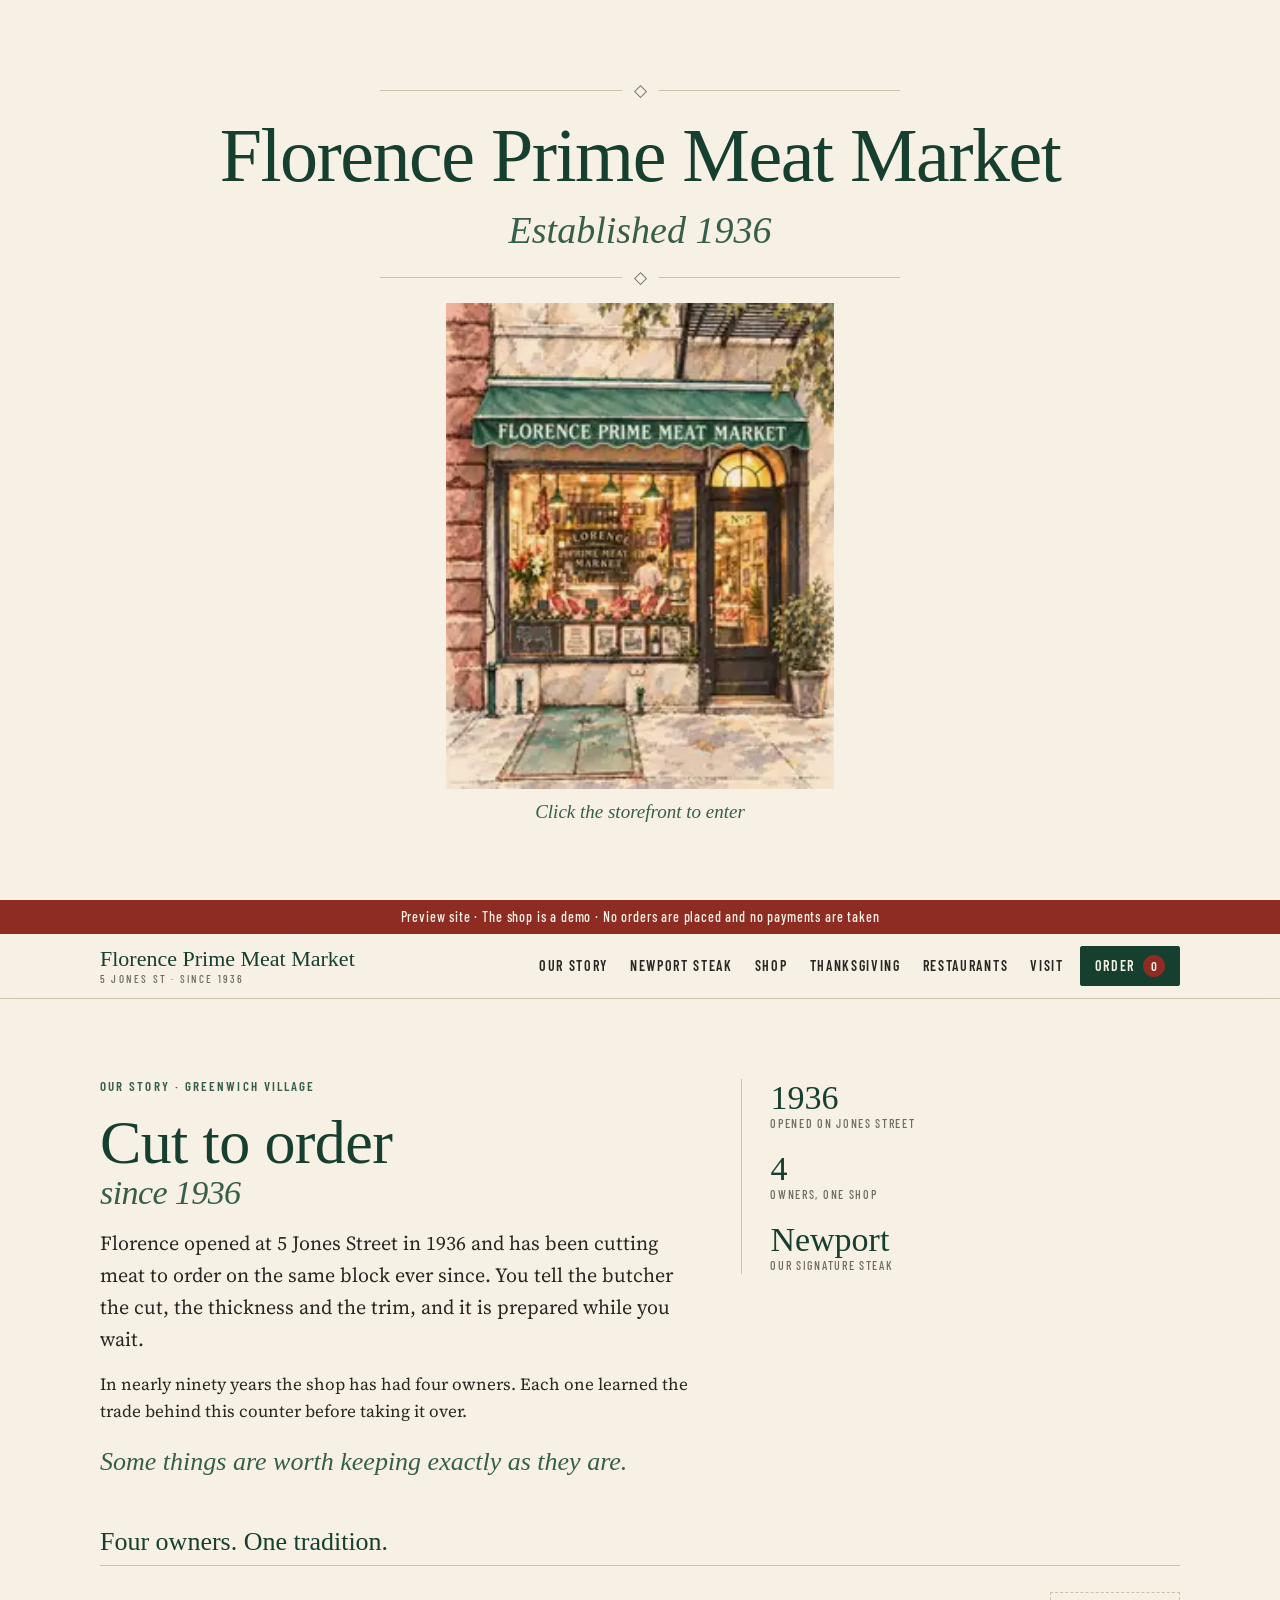
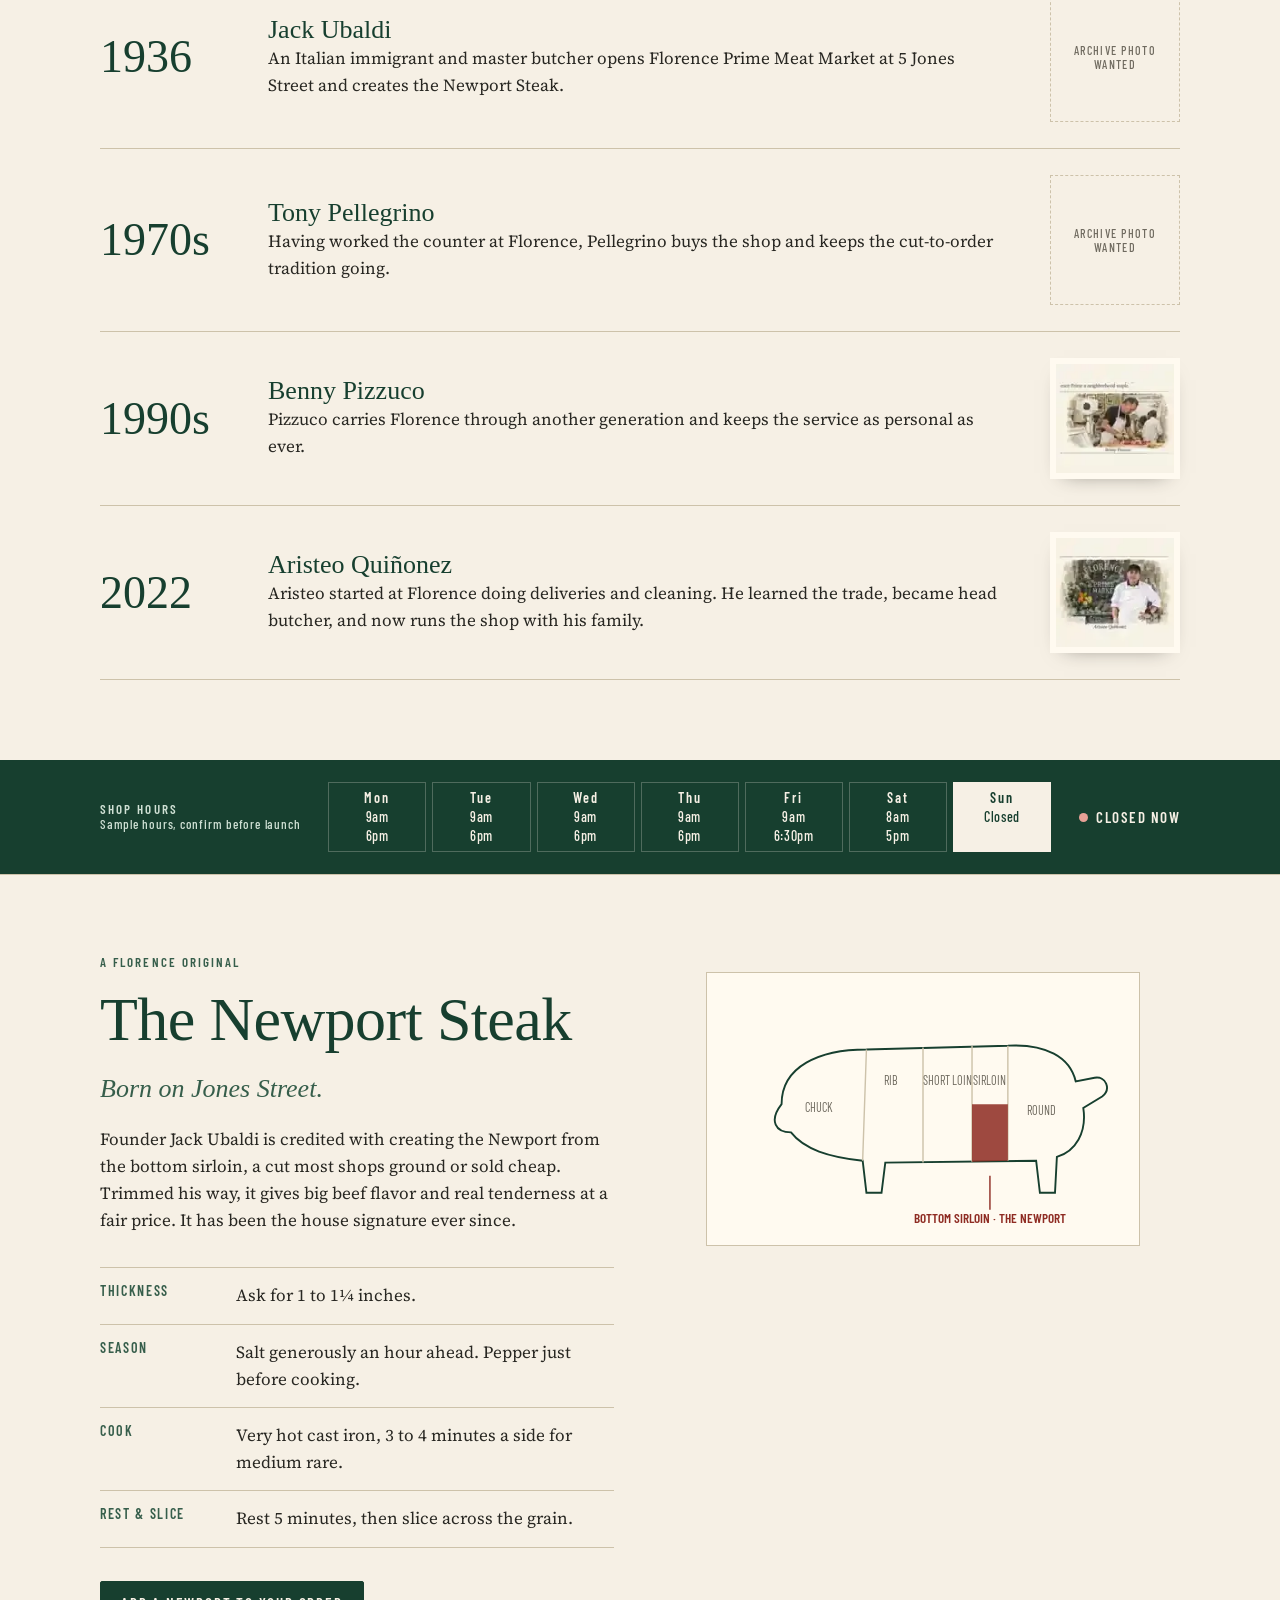
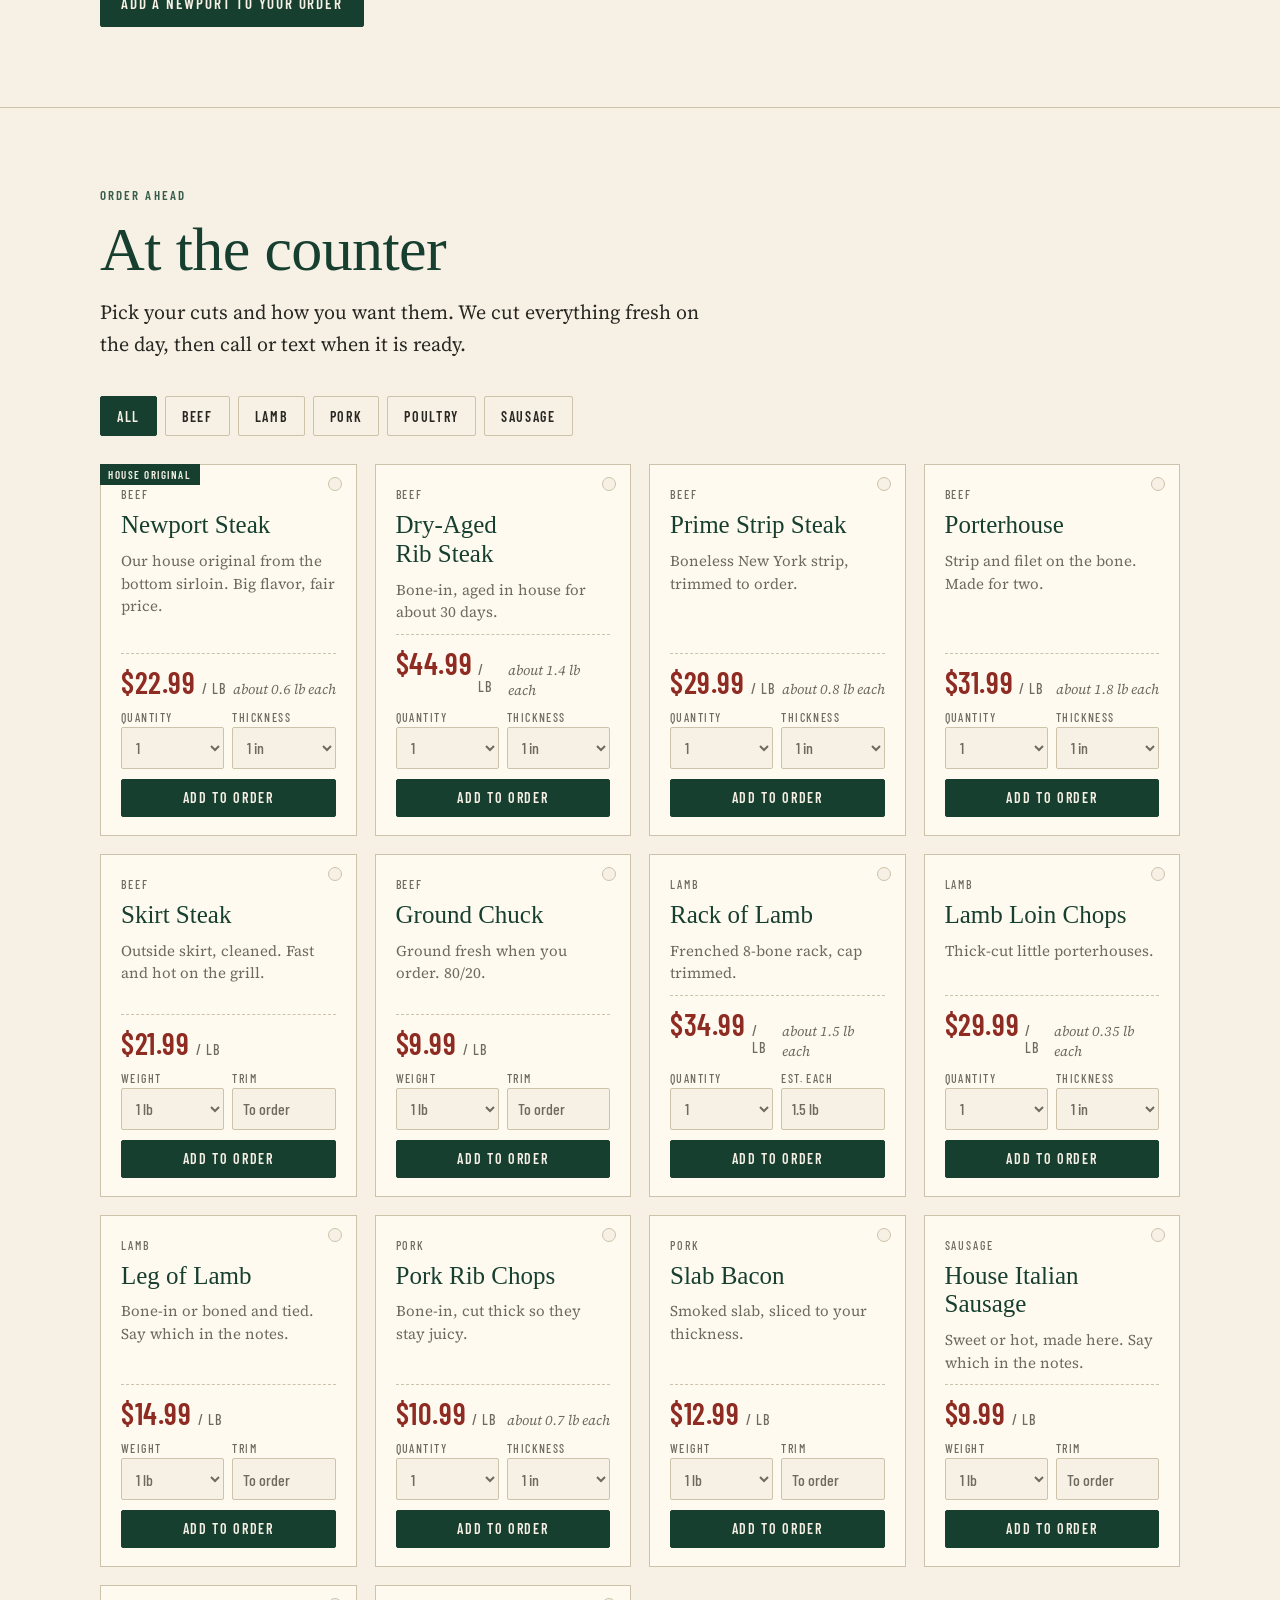
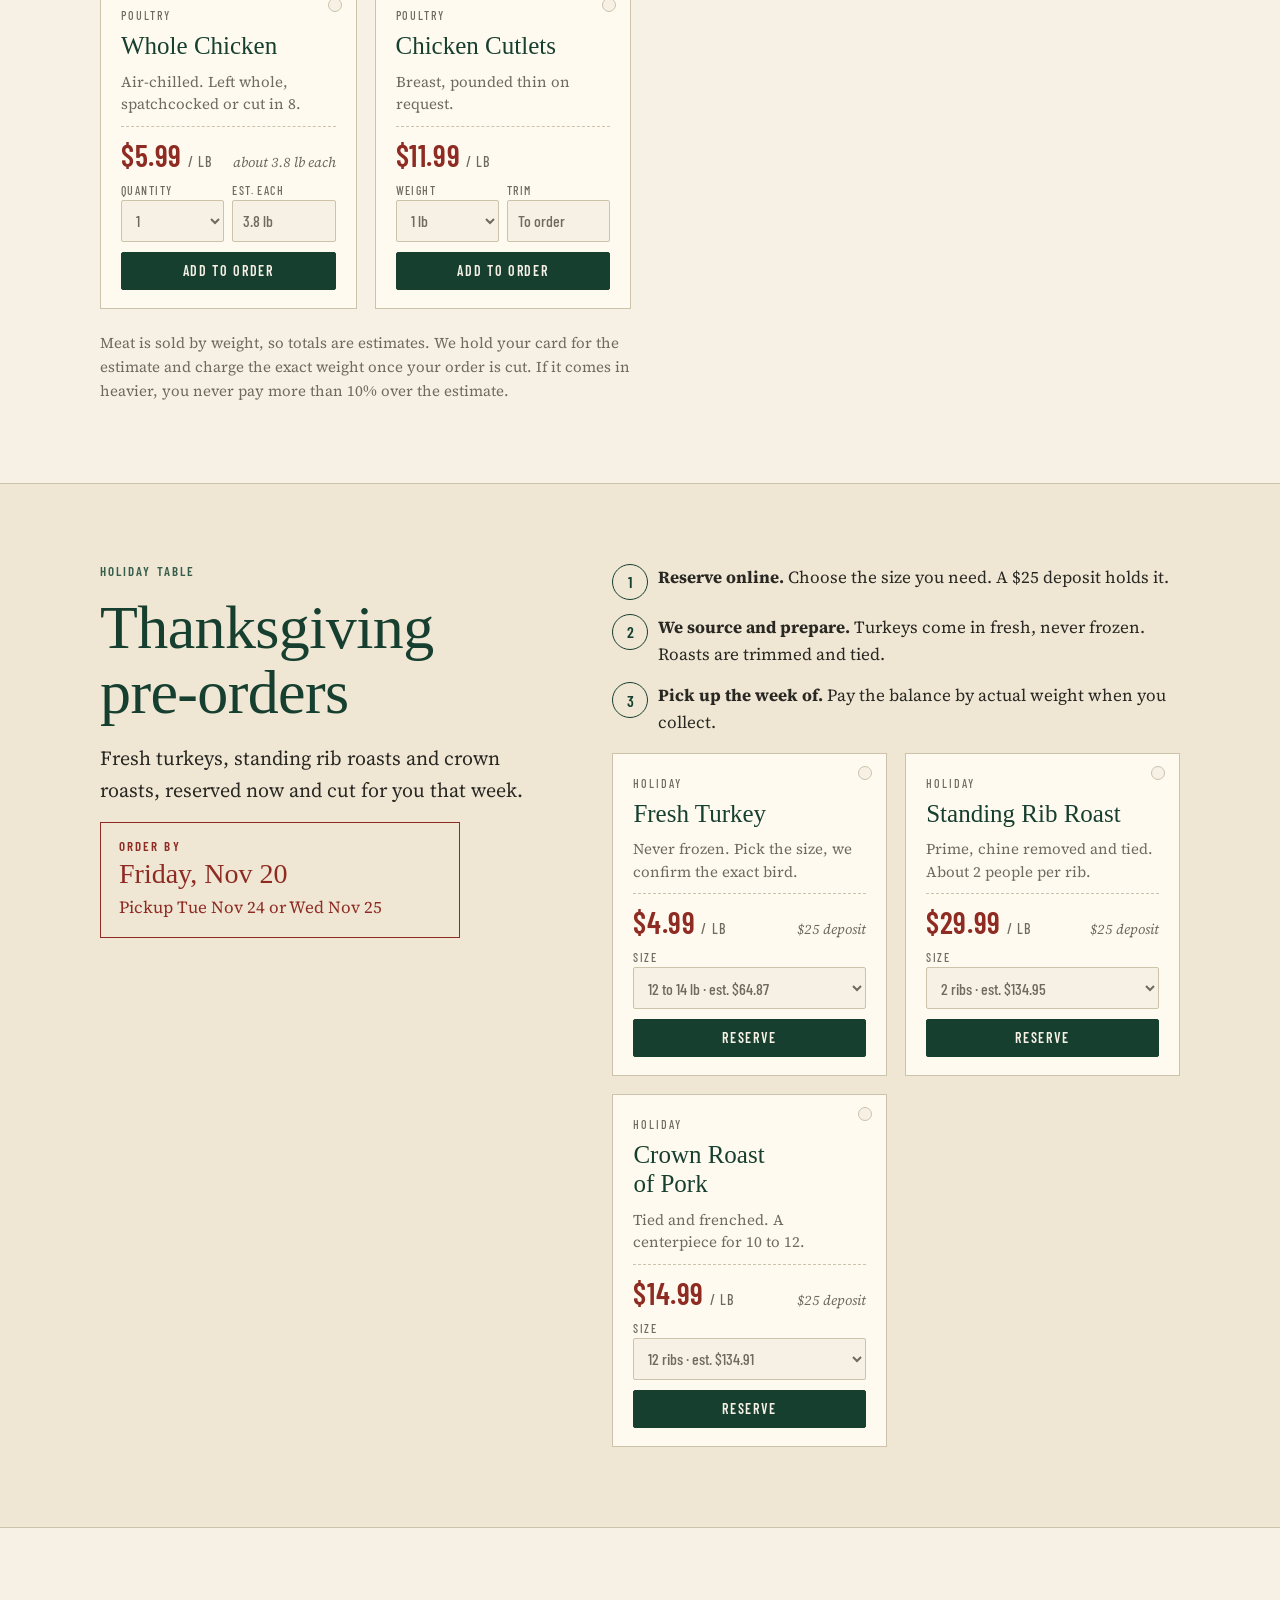
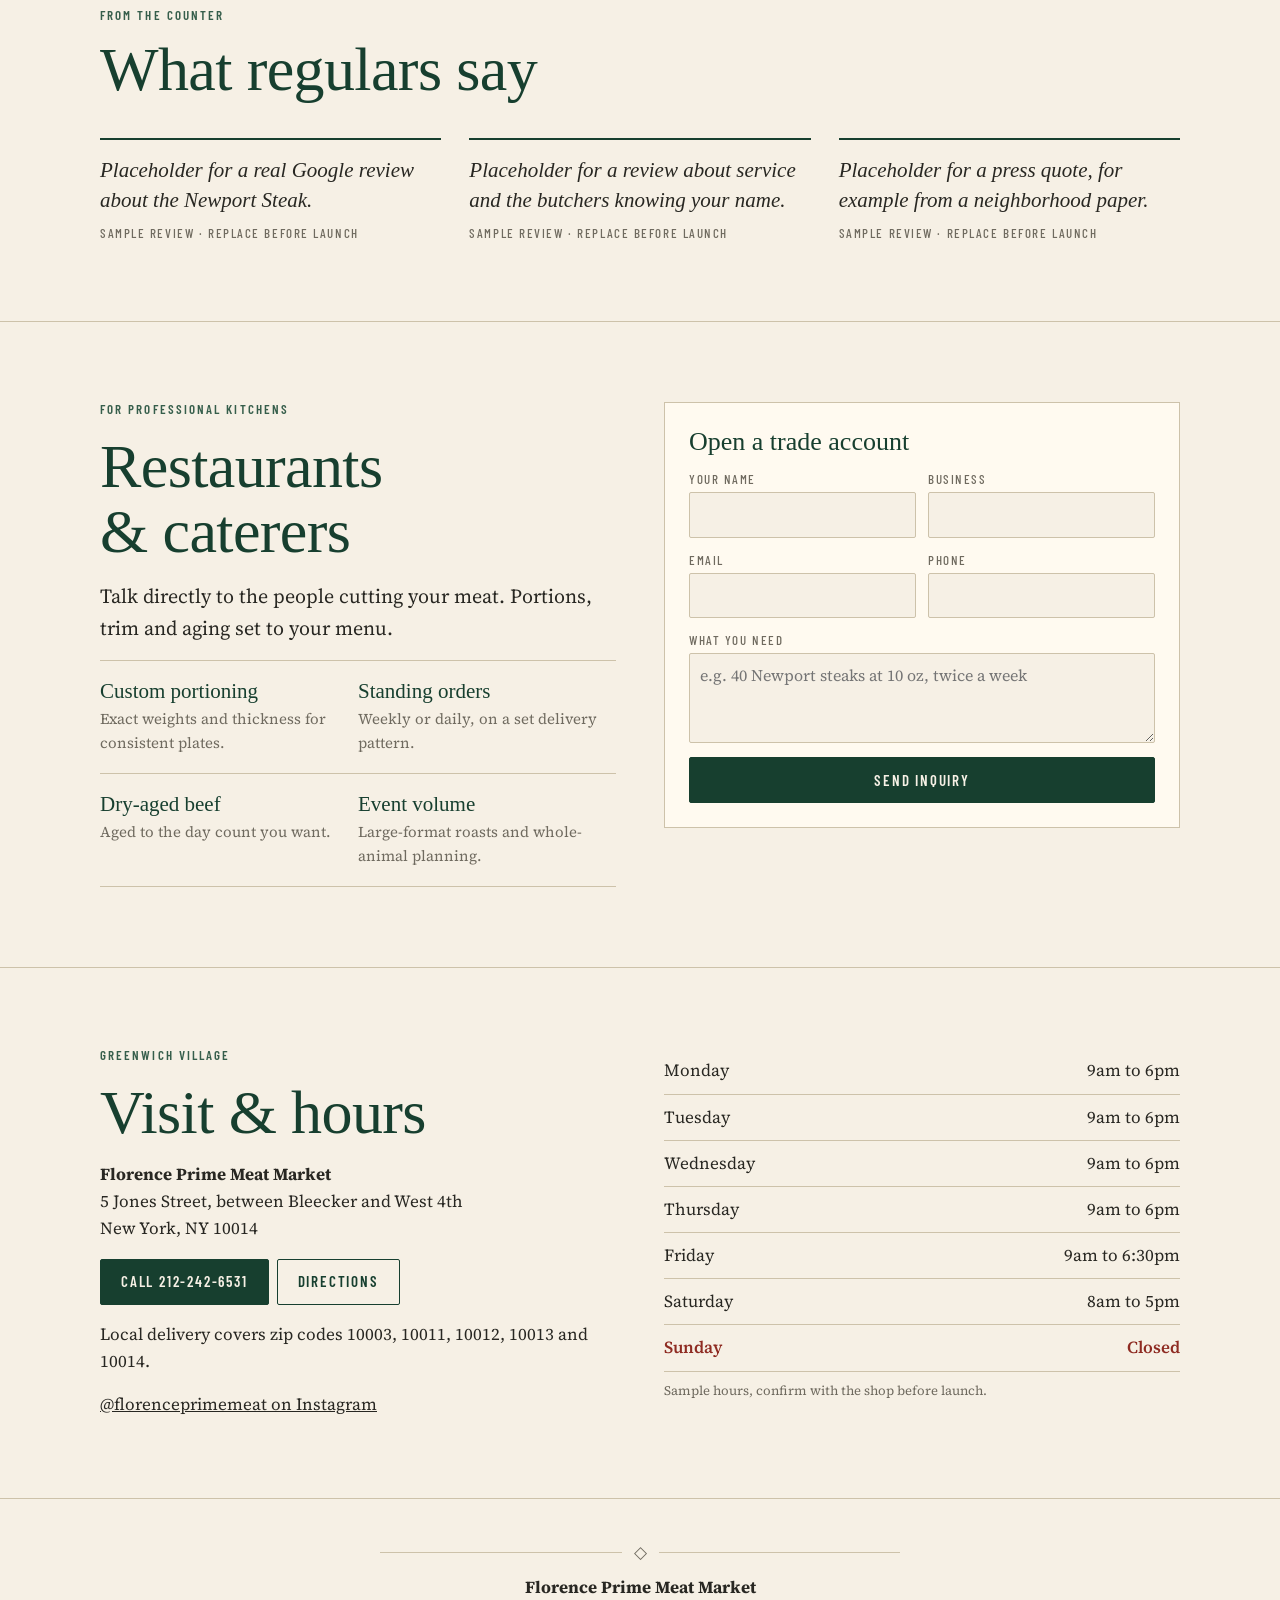
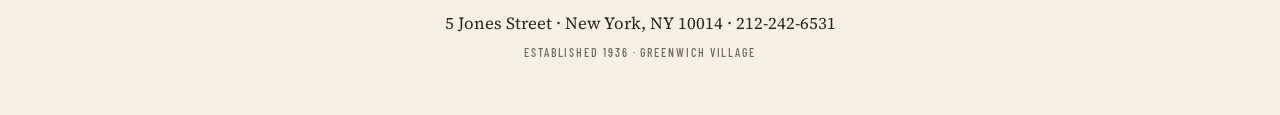
==== commit 35c648ec: "Restore storefront splash, lead with the story Click-to-enter storefront splash, then Our Story firs" ====
--- a/index.html
+++ b/index.html
@@ -75,18 +75,24 @@
 .mobilenav{border-top:1px solid var(--line);padding-block:8px 16px}
 .mobilenav a{display:block;padding:12px 0;border-bottom:1px solid var(--line);font:600 17px var(--label);letter-spacing:.12em;text-transform:uppercase;text-decoration:none}
 
-/* Hero */
-.hero{display:grid;grid-template-columns:1.1fr .9fr;gap:48px;align-items:center;padding-block:56px 64px}
-.hero h1{font-size:clamp(46px,7vw,92px);letter-spacing:-.02em}
-.hero h1 em{display:block;font-size:.5em;color:var(--green2)}
-.hero .actions{display:flex;flex-wrap:wrap;gap:12px;margin-top:6px}
-.postcard{background:var(--tag);padding:14px 14px 18px;border:1px solid var(--line);box-shadow:0 18px 40px -24px rgba(40,39,34,.45);transform:rotate(1.5deg);max-width:340px;justify-self:center}
-.postcard img{width:100%}
-.postcard figcaption{font:italic 15px var(--display);color:var(--muted);text-align:center;margin-top:10px}
-.facts{display:flex;flex-wrap:wrap;gap:10px 28px;margin-top:8px}
+/* Splash */
+.splash{min-height:100svh;display:grid;place-content:center;justify-items:center;gap:12px;text-align:center;padding:28px 20px calc(28px + var(--safeB));padding-top:calc(28px + var(--safeT))}
+.splash .rule{width:min(520px,80vw)}
+.splash h1{font-size:clamp(40px,6.4vw,76px);letter-spacing:-.02em}
+.splash .est{font:italic clamp(24px,3.4vw,38px) var(--display);color:var(--green2)}
+.storelink{display:block;border-radius:2px;transition:transform .35s ease}
+.storelink:hover{transform:scale(1.015)}
+.storelink img{width:min(400px,78vw);max-height:54svh;object-fit:contain;mix-blend-mode:multiply}
+.enter{font:italic 19px var(--display);color:var(--green2);text-decoration:none;animation:breathe 2.8s ease-in-out infinite}
+@keyframes breathe{50%{opacity:.55}}
+
+/* Story intro */
+.intro{display:grid;grid-template-columns:1.15fr .85fr;gap:48px;align-items:start;margin-bottom:44px}
+.intro h2 em{display:block;font-size:.55em;color:var(--green2)}
+.facts{display:grid;gap:18px;border-left:1px solid var(--line);padding-left:28px}
 .facts div{display:grid}
-.facts b{font:400 30px var(--display);color:var(--green)}
-.facts span{font:500 12px var(--label);letter-spacing:.14em;text-transform:uppercase;color:var(--muted)}
+.facts b{font:400 34px var(--display);color:var(--green);line-height:1.1}
+.facts span{font:500 12px/1.3 var(--label);letter-spacing:.14em;text-transform:uppercase;color:var(--muted)}
 
 /* Hours strip */
 .hours{background:var(--green);color:var(--onGreen)}
@@ -206,8 +212,10 @@
 @media (max-width:860px){
   .links,.bar>.cta{display:none}
   .menubtn{display:block}
-  .hero,.hgrid,.newport,.two,.visit{grid-template-columns:1fr}
-  .hero{padding-block:36px 48px;gap:32px}
+  .intro,.hgrid,.newport,.two,.visit{grid-template-columns:1fr}
+  .intro{gap:28px}
+  .facts{border-left:0;padding-left:0;grid-template-columns:repeat(3,minmax(0,1fr));gap:12px}
+  .facts b{font-size:26px}
   .hours .wrap{grid-template-columns:1fr;gap:14px}
   .quotes{grid-template-columns:1fr}
   .era{grid-template-columns:90px minmax(0,1fr);gap:16px}
@@ -223,43 +231,58 @@
 }
 </style>
 </head>
-<body>
-
+<body id="top">
+
+
+<div class="splash">
+  <div class="rule">◇</div>
+  <h1>Florence Prime Meat Market</h1>
+  <p class="est">Established 1936</p>
+  <div class="rule">◇</div>
+  <a class="storelink" href="#story" aria-label="Enter Florence Prime Meat Market"><img src="assets/storefront.webp" width="220" height="275" alt="Watercolor of the Florence Prime Meat Market storefront with its green awning at 5 Jones Street"></a>
+  <a class="enter" href="#story">Click the storefront to enter</a>
+</div>
 <div class="demo">Preview site · The shop is a demo · No orders are placed and no payments are taken</div>
-
 <header class="top">
   <div class="wrap bar">
-    <a class="brand" href="#top" id="top"><b>Florence Prime Meat Market</b><small>5 Jones St · Since 1936</small></a>
+    <a class="brand" href="#top"><b>Florence Prime Meat Market</b><small>5 Jones St · Since 1936</small></a>
     <nav class="links" aria-label="Main">
-      <a href="#shop">Shop</a><a href="#holiday">Thanksgiving</a><a href="#newport">Newport Steak</a><a href="#story">Our Story</a><a href="#commercial">Restaurants</a><a href="#visit">Visit</a>
+      <a href="#story">Our Story</a><a href="#newport">Newport Steak</a><a href="#shop">Shop</a><a href="#holiday">Thanksgiving</a><a href="#commercial">Restaurants</a><a href="#visit">Visit</a>
     </nav>
     <button class="btn small cartbtn" id="openCart" type="button" aria-label="Open your order">Order <span class="count" id="count">0</span></button>
     <button class="menubtn" id="menuBtn" type="button" aria-expanded="false" aria-controls="mobileNav" aria-label="Menu"><span></span></button>
   </div>
   <nav class="wrap mobilenav" id="mobileNav" hidden aria-label="Mobile">
-    <a href="#shop">Shop</a><a href="#holiday">Thanksgiving</a><a href="#newport">Newport Steak</a><a href="#story">Our Story</a><a href="#commercial">Restaurants</a><a href="#visit">Visit &amp; Hours</a>
+    <a href="#story">Our Story</a><a href="#newport">Newport Steak</a><a href="#shop">Shop</a><a href="#holiday">Thanksgiving</a><a href="#commercial">Restaurants</a><a href="#visit">Visit &amp; Hours</a>
   </nav>
 </header>
 
 <main>
-<section class="wrap hero">
-  <div class="stack">
-    <div class="kicker">Greenwich Village · New York</div>
-    <h1>Cut to order<em>since 1936</em></h1>
-    <p class="lede">A neighborhood butcher on Jones Street. Tell us the cut, the thickness and the trim, and we prepare it while you wait. Now you can order ahead for pickup or local delivery.</p>
-    <div class="actions">
-      <a class="btn" href="#shop">Order ahead</a>
-      <a class="btn ghost" href="#holiday">Thanksgiving pre-orders</a>
-    </div>
-    <div class="facts">
-      <div><b>1936</b><span>Opened on Jones St</span></div>
-      <div><b>4</b><span>Owners, one shop</span></div>
-      <div><b>Newport</b><span>Our signature steak</span></div>
-    </div>
-  </div>
-  <figure class="postcard"><img src="assets/storefront.webp" width="220" height="275" alt="Watercolor of the Florence Prime Meat Market storefront with its green awning at 5 Jones Street"><figcaption>5 Jones Street, New York</figcaption></figure>
+<section class="block" id="story" style="border-top:0">
+  <div class="wrap">
+    <div class="intro">
+      <div class="stack">
+        <div class="kicker">Our story · Greenwich Village</div>
+        <h2>Cut to order<em>since 1936</em></h2>
+        <p class="lede">Florence opened at 5 Jones Street in 1936 and has been cutting meat to order on the same block ever since. You tell the butcher the cut, the thickness and the trim, and it is prepared while you wait.</p>
+        <p>In nearly ninety years the shop has had four owners. Each one learned the trade behind this counter before taking it over.</p>
+        <p class="script">Some things are worth keeping exactly as they are.</p>
+      </div>
+      <div class="facts">
+        <div><b>1936</b><span>Opened on Jones Street</span></div>
+        <div><b>4</b><span>Owners, one shop</span></div>
+        <div><b>Newport</b><span>Our signature steak</span></div>
+      </div>
+    </div>
+    <h3 style="margin-bottom:8px">Four owners. One tradition.</h3>
+    <div class="timeline">
+      <div class="era"><div class="year">1936</div><div><h3>Jack Ubaldi</h3><p>An Italian immigrant and master butcher opens Florence Prime Meat Market at 5 Jones Street and creates the Newport Steak.</p></div><div class="ph">Archive photo wanted</div></div>
+      <div class="era"><div class="year">1970s</div><div><h3>Tony Pellegrino</h3><p>Having worked the counter at Florence, Pellegrino buys the shop and keeps the cut-to-order tradition going.</p></div><div class="ph">Archive photo wanted</div></div>
+      <div class="era"><div class="year">1990s</div><div><h3>Benny Pizzuco</h3><p>Pizzuco carries Florence through another generation and keeps the service as personal as ever.</p></div><img src="assets/portrait-left.webp" width="130" height="120" alt="Watercolor portrait of Benny Pizzuco at work"></div>
+      <div class="era"><div class="year">2022</div><div><h3>Aristeo Quiñonez</h3><p>Aristeo started at Florence doing deliveries and cleaning. He learned the trade, became head butcher, and now runs the shop with his family.</p></div><img src="assets/portrait-right.webp" width="130" height="120" alt="Watercolor portrait of Aristeo Quiñonez outside the shop"></div>
+    </div>
+  </div>
 </section>
-
 <div class="hours" aria-label="Opening hours">
   <div class="wrap">
     <div class="label">Shop hours<br><span style="font-weight:500;letter-spacing:.06em;text-transform:none">Sample hours, confirm before launch</span></div>
@@ -267,39 +290,6 @@
     <div class="status" id="status"><i></i><span>Open</span></div>
   </div>
 </div>
-
-<section class="block" id="shop">
-  <div class="wrap">
-    <div class="head">
-      <div class="kicker">Order ahead</div>
-      <h2>At the counter</h2>
-      <p class="lede">Pick your cuts and how you want them. We cut everything fresh on the day, then call or text when it is ready.</p>
-    </div>
-    <div class="filters" id="filters" role="group" aria-label="Filter by category"></div>
-    <div class="grid" id="grid"></div>
-    <p class="weightnote">Meat is sold by weight, so totals are estimates. We hold your card for the estimate and charge the exact weight once your order is cut. If it comes in heavier, you never pay more than 10% over the estimate.</p>
-  </div>
-</section>
-
-<section class="block holiday" id="holiday">
-  <div class="wrap hgrid">
-    <div class="stack">
-      <div class="kicker">Holiday table</div>
-      <h2>Thanksgiving pre-orders</h2>
-      <p class="lede">Fresh turkeys, standing rib roasts and crown roasts, reserved now and cut for you that week.</p>
-      <div class="deadline"><span class="label" style="color:inherit">Order by</span><b>Friday, Nov 20</b><span>Pickup Tue Nov 24 or Wed Nov 25</span></div>
-    </div>
-    <div class="stack">
-      <ol class="steps">
-        <li><div><b>Reserve online.</b> Choose the size you need. A $25 deposit holds it.</div></li>
-        <li><div><b>We source and prepare.</b> Turkeys come in fresh, never frozen. Roasts are trimmed and tied.</div></li>
-        <li><div><b>Pick up the week of.</b> Pay the balance by actual weight when you collect.</div></li>
-      </ol>
-      <div class="grid" id="holidayGrid"></div>
-    </div>
-  </div>
-</section>
-
 <section class="block" id="newport">
   <div class="wrap newport">
     <div class="stack">
@@ -332,22 +322,41 @@
     </figure>
   </div>
 </section>
-
-<section class="block" id="story">
+<section class="block" id="shop">
   <div class="wrap">
     <div class="head">
-      <div class="kicker">History</div>
-      <h2>Four owners. One shop.</h2>
-      <p class="lede">Florence has passed from butcher to butcher, each one learning the trade behind this counter before taking it over.</p>
-    </div>
-    <div class="timeline">
-      <div class="era"><div class="year">1936</div><div><h3>Jack Ubaldi</h3><p>An Italian immigrant and master butcher opens Florence Prime Meat Market at 5 Jones Street and creates the Newport Steak.</p></div><div class="ph">Archive photo wanted</div></div>
-      <div class="era"><div class="year">1970s</div><div><h3>Tony Pellegrino</h3><p>Having worked the counter at Florence, Pellegrino buys the shop and keeps the cut-to-order tradition going.</p></div><div class="ph">Archive photo wanted</div></div>
-      <div class="era"><div class="year">1990s</div><div><h3>Benny Pizzuco</h3><p>Pizzuco carries Florence through another generation and keeps the service as personal as ever.</p></div><img src="assets/portrait-left.webp" width="130" height="120" alt="Watercolor portrait of Benny Pizzuco at work"></div>
-      <div class="era"><div class="year">2022</div><div><h3>Aristeo Quiñonez</h3><p>Aristeo started at Florence doing deliveries and cleaning. He learned the trade, became head butcher, and now runs the shop with his family.</p></div><img src="assets/portrait-right.webp" width="130" height="120" alt="Watercolor portrait of Aristeo Quiñonez outside the shop"></div>
-    </div>
+      <div class="kicker">Order ahead</div>
+      <h2>At the counter</h2>
+      <p class="lede">Pick your cuts and how you want them. We cut everything fresh on the day, then call or text when it is ready.</p>
+    </div>
+    <div class="filters" id="filters" role="group" aria-label="Filter by category"></div>
+    <div class="grid" id="grid"></div>
+    <p class="weightnote">Meat is sold by weight, so totals are estimates. We hold your card for the estimate and charge the exact weight once your order is cut. If it comes in heavier, you never pay more than 10% over the estimate.</p>
   </div>
 </section>
+<section class="block holiday" id="holiday">
+  <div class="wrap hgrid">
+    <div class="stack">
+      <div class="kicker">Holiday table</div>
+      <h2>Thanksgiving pre-orders</h2>
+      <p class="lede">Fresh turkeys, standing rib roasts and crown roasts, reserved now and cut for you that week.</p>
+      <div class="deadline"><span class="label" style="color:inherit">Order by</span><b>Friday, Nov 20</b><span>Pickup Tue Nov 24 or Wed Nov 25</span></div>
+    </div>
+    <div class="stack">
+      <ol class="steps">
+        <li><div><b>Reserve online.</b> Choose the size you need. A $25 deposit holds it.</div></li>
+        <li><div><b>We source and prepare.</b> Turkeys come in fresh, never frozen. Roasts are trimmed and tied.</div></li>
+        <li><div><b>Pick up the week of.</b> Pay the balance by actual weight when you collect.</div></li>
+      </ol>
+      <div class="grid" id="holidayGrid"></div>
+    </div>
+  </div>
+</section>
+
+
+
+
+
 
 <section class="block">
   <div class="wrap">
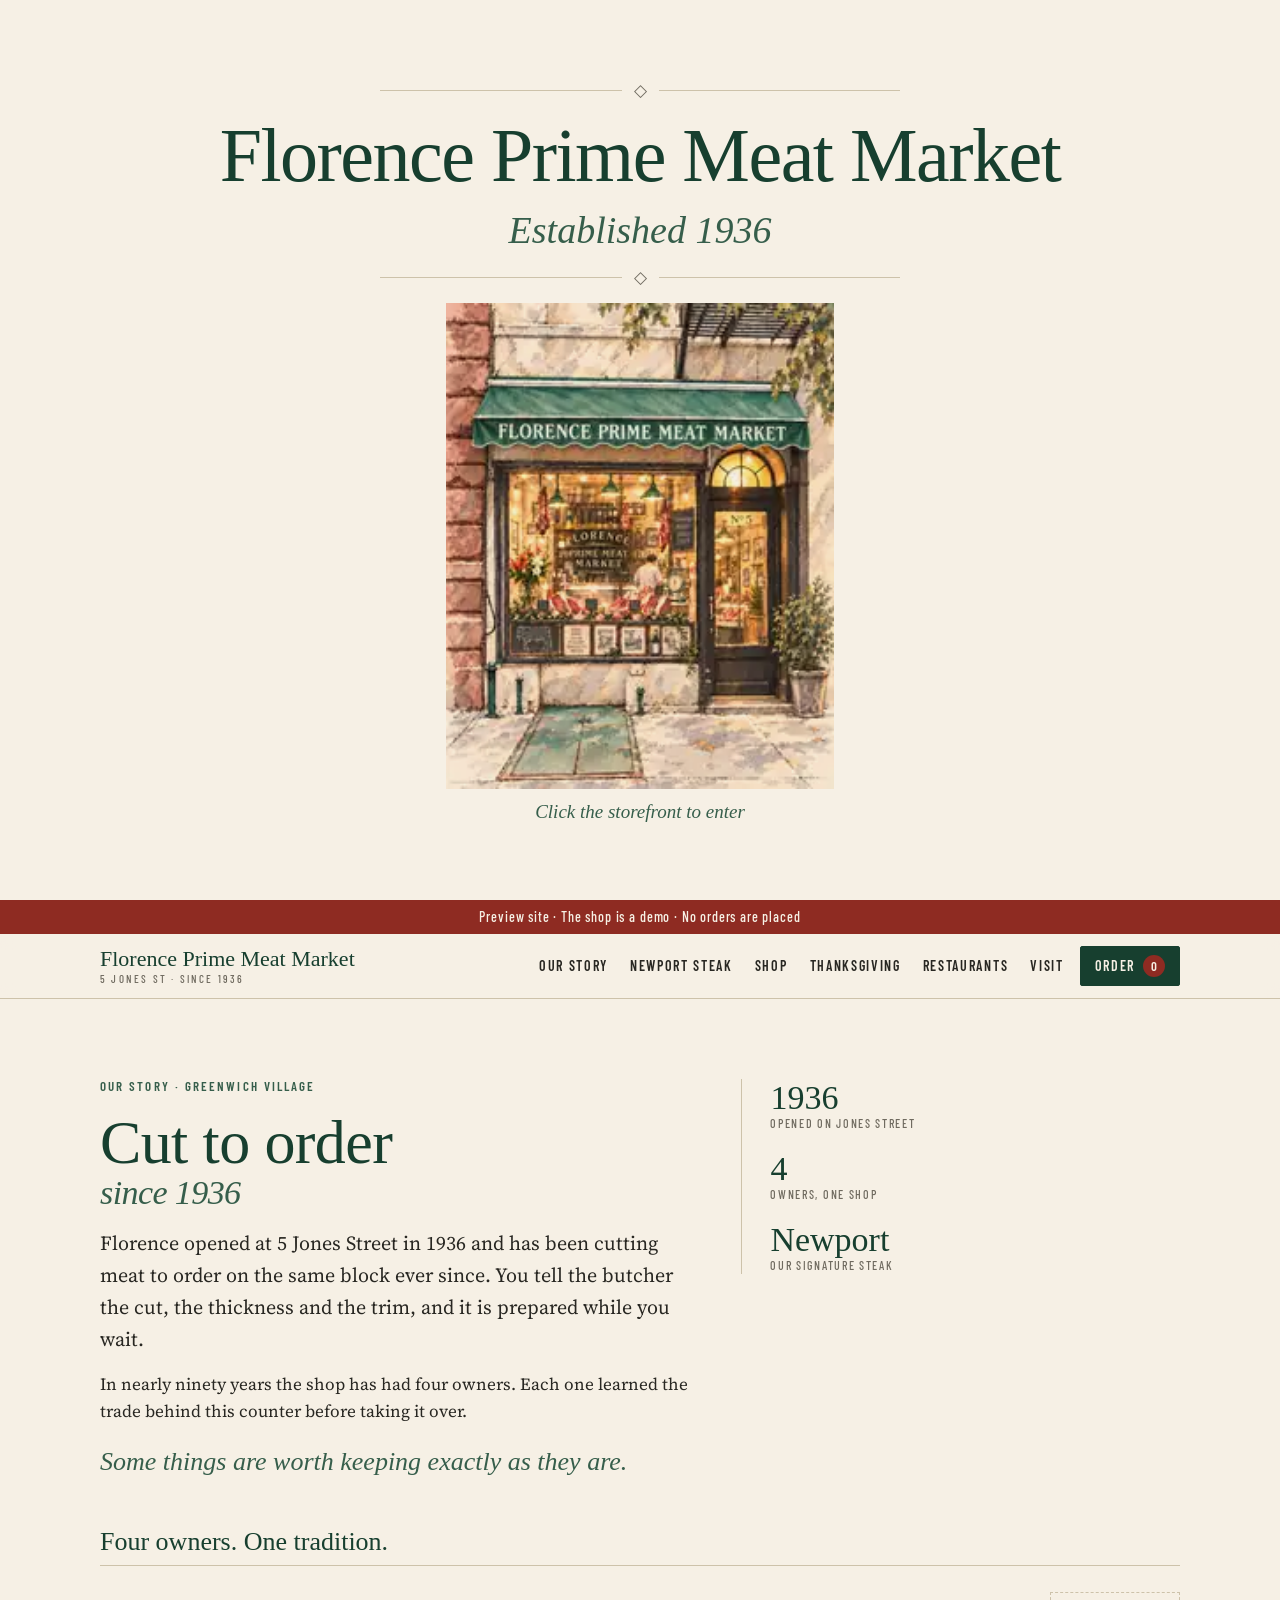
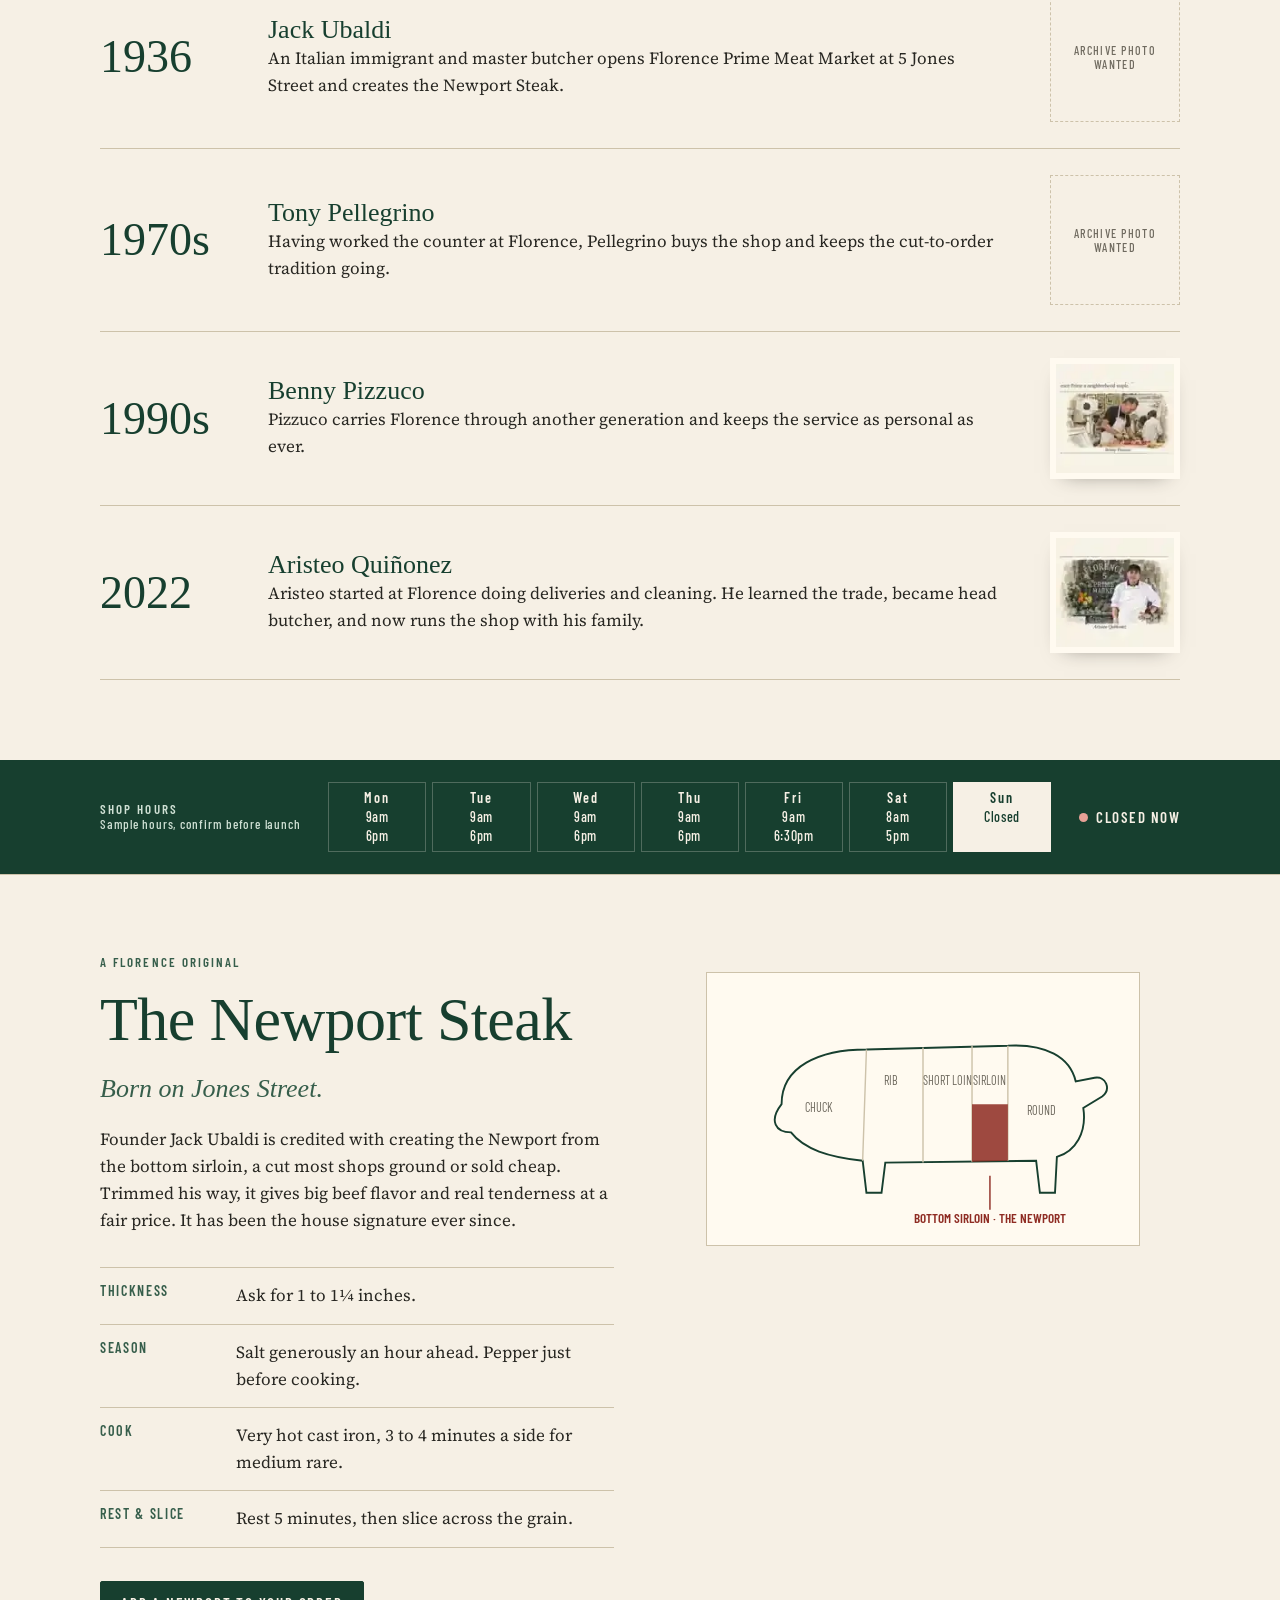
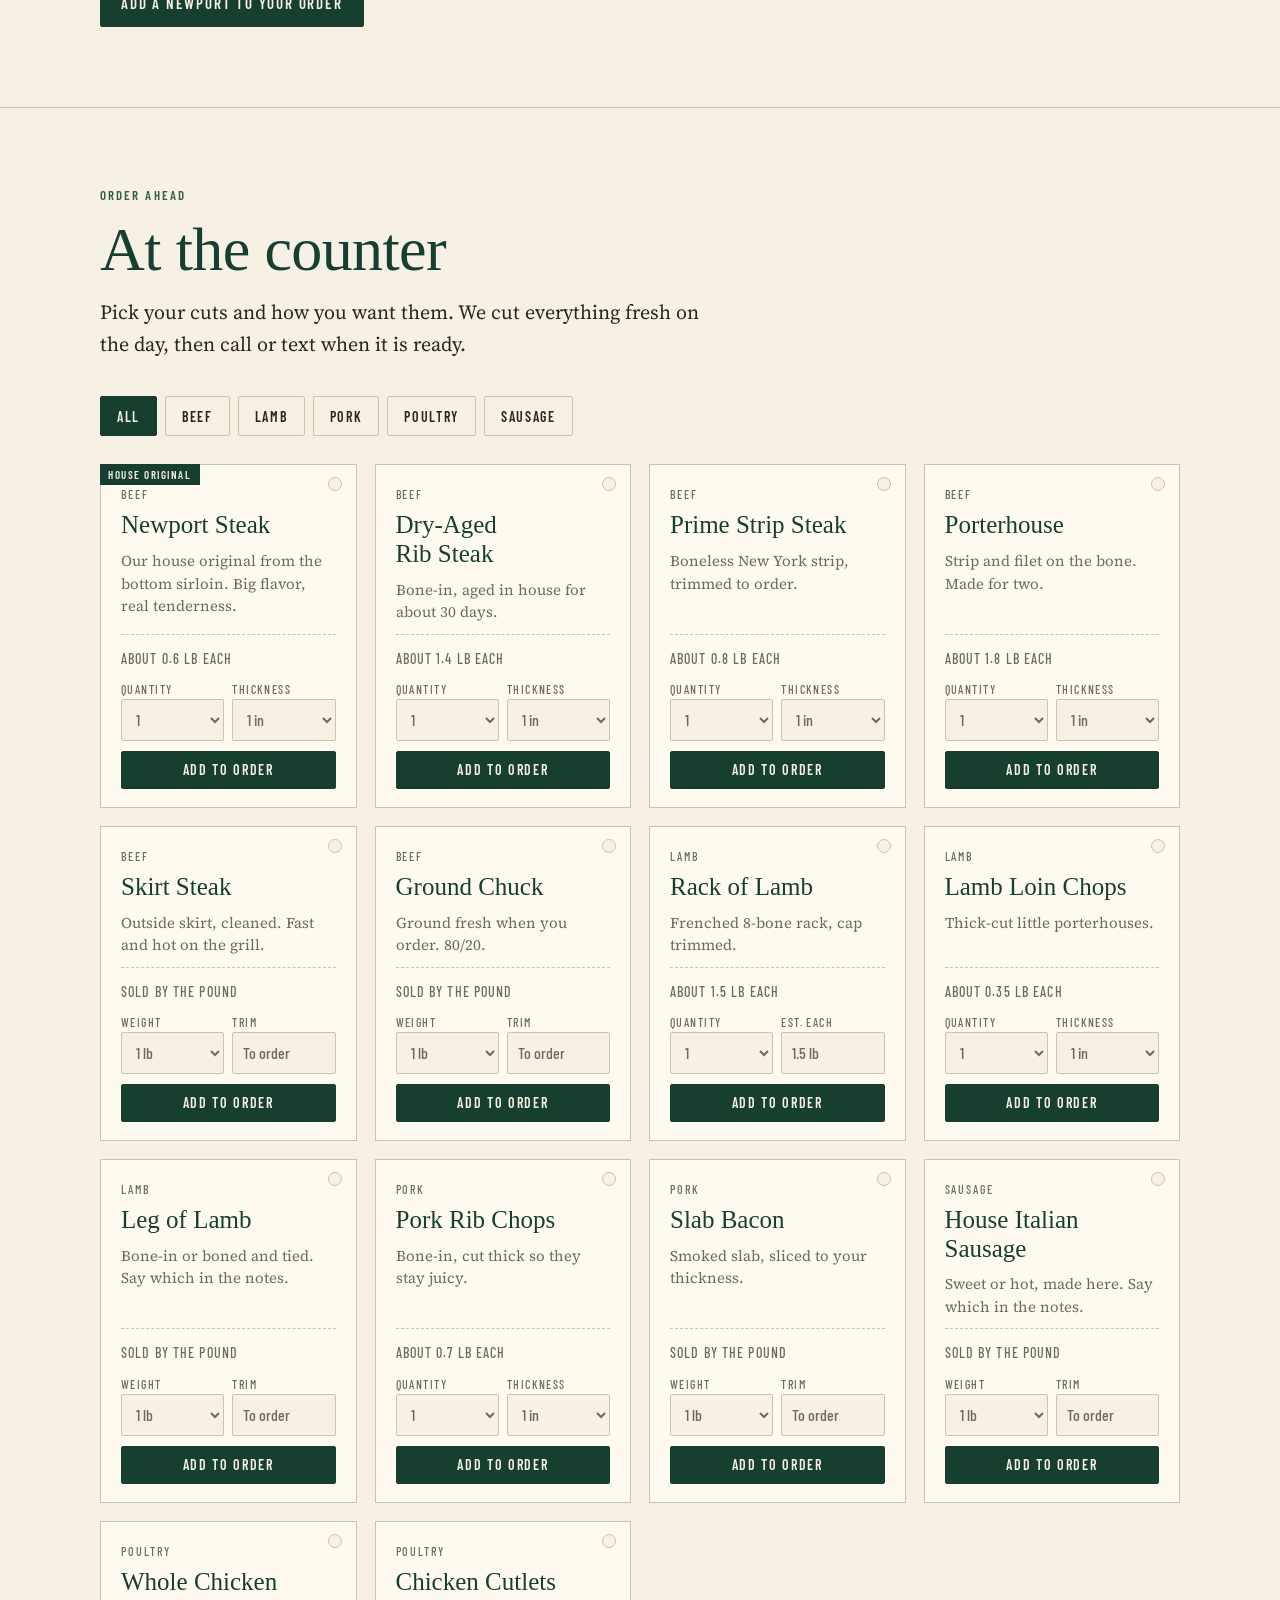
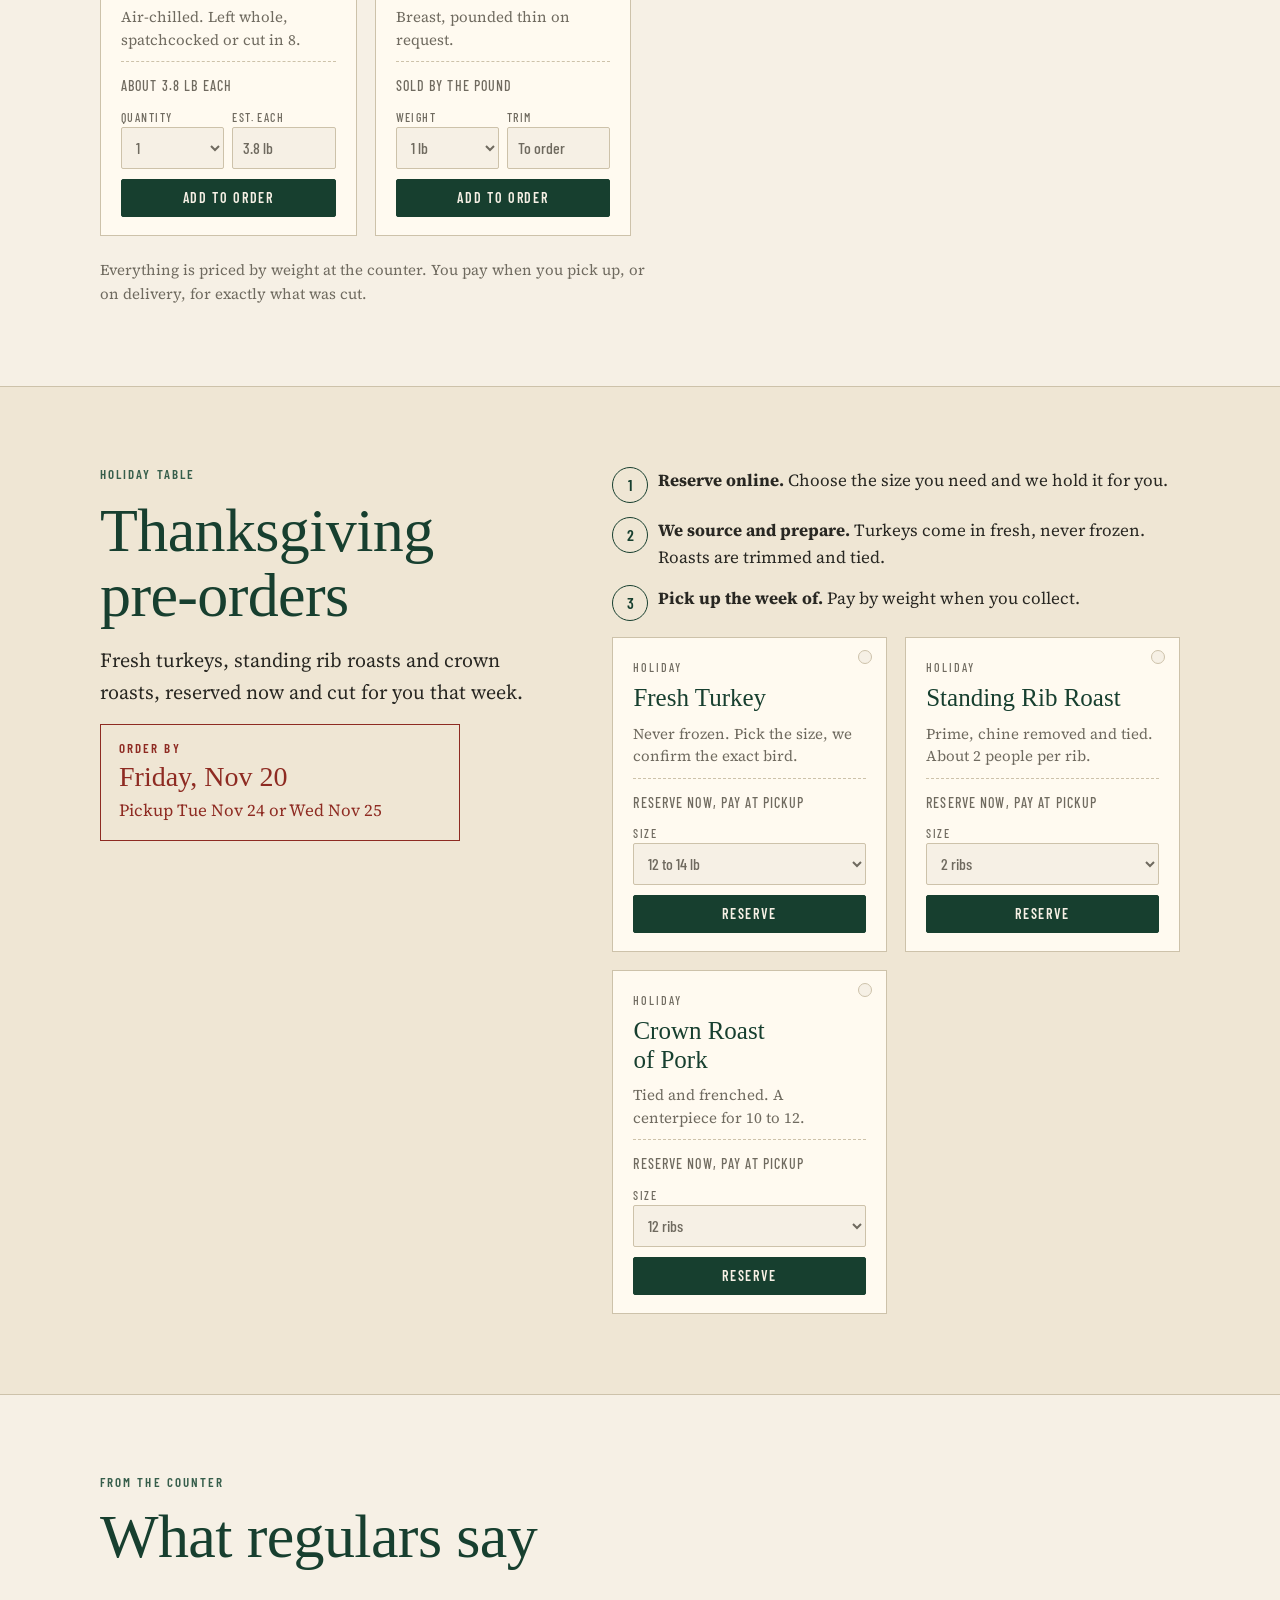
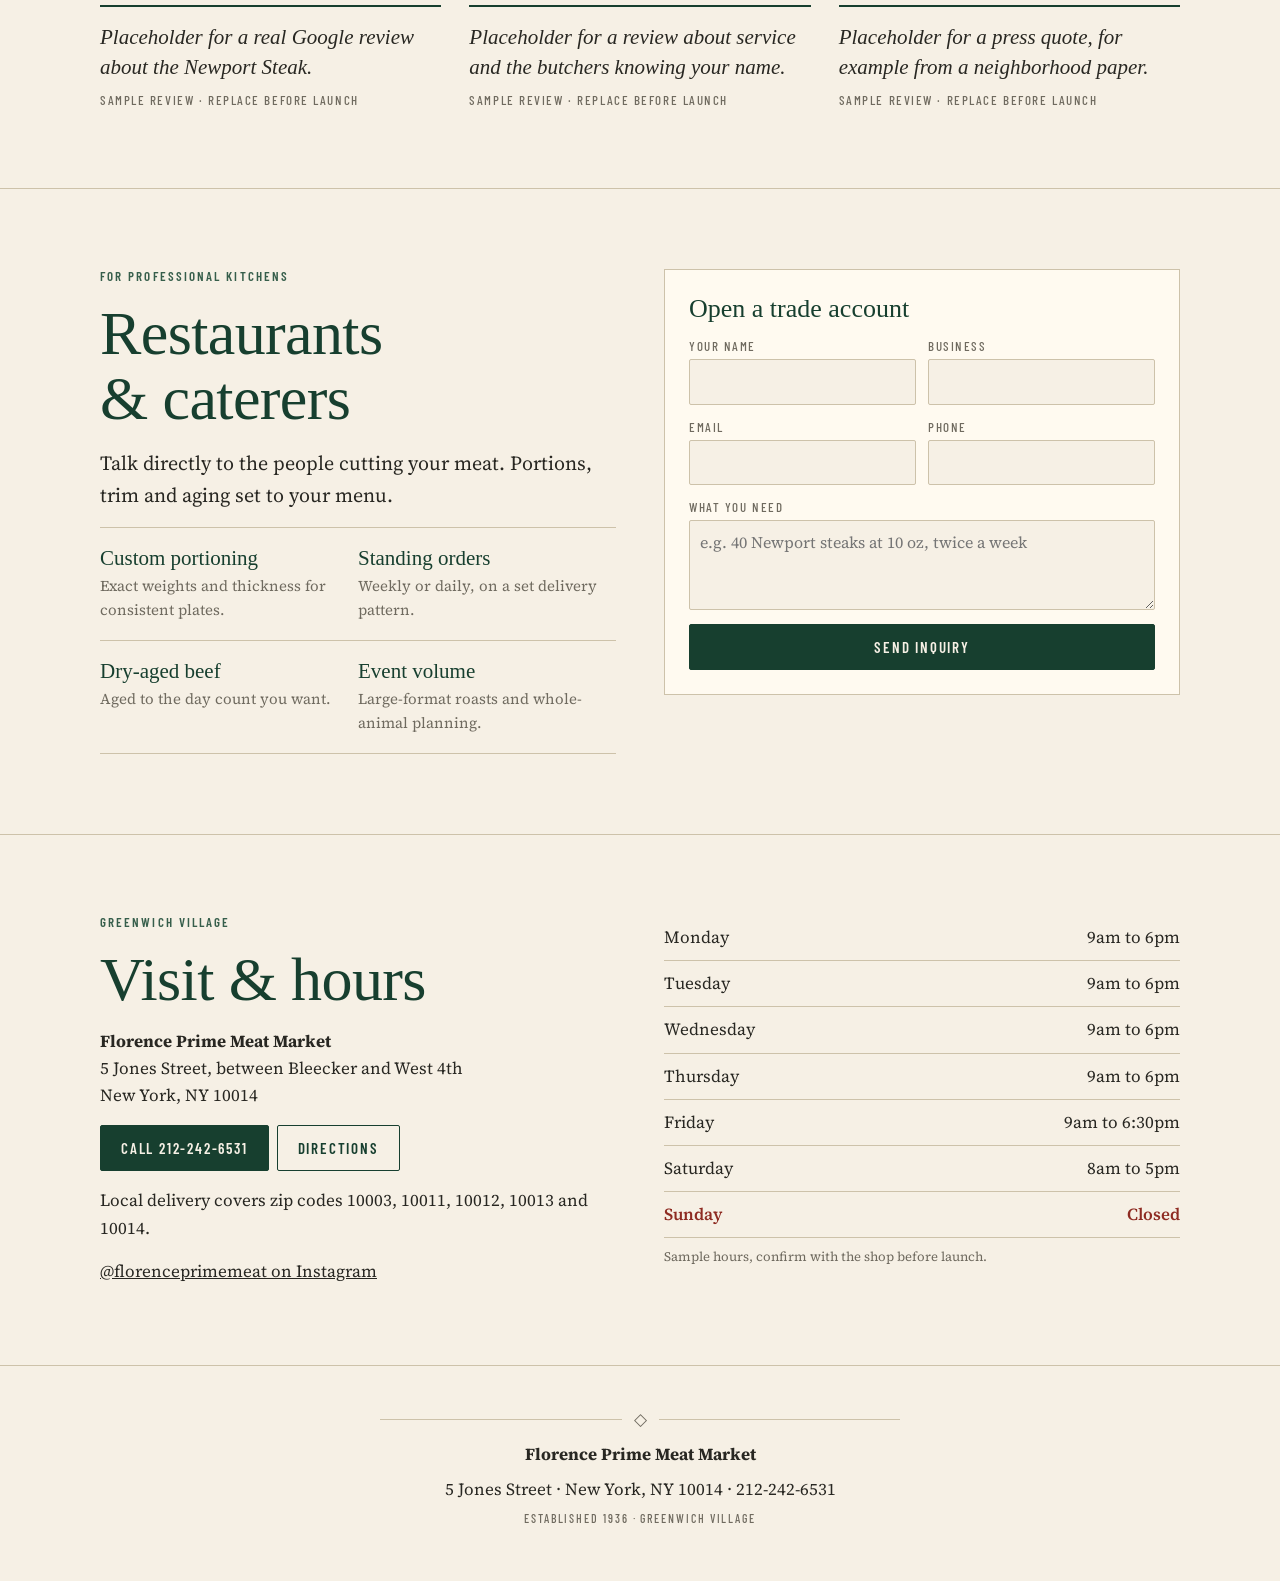
==== commit 694eda93: "Remove prices and online payment Shop becomes order-ahead only: priced by weight and paid at pickup " ====
--- a/index.html
+++ b/index.html
@@ -119,7 +119,7 @@
 .tagcard .cat{font:500 12px var(--label);letter-spacing:.16em;text-transform:uppercase;color:var(--muted)}
 .tagcard h3{font-size:25px;padding-right:22px}
 .tagcard p{font-size:15px;color:var(--muted);line-height:1.5}
-.price{display:flex;align-items:baseline;gap:6px;font-variant-numeric:tabular-nums;border-top:1px dashed var(--line);padding-top:10px}
+.price{border-top:1px dashed var(--line);padding-top:10px}
 .price b{font:600 30px var(--label);color:var(--red);letter-spacing:.02em}
 .price span{font:500 14px var(--label);letter-spacing:.08em;text-transform:uppercase;color:var(--muted)}
 .price em{margin-left:auto;font:italic 14px var(--body);color:var(--muted)}
@@ -242,7 +242,7 @@
   <a class="storelink" href="#story" aria-label="Enter Florence Prime Meat Market"><img src="assets/storefront.webp" width="220" height="275" alt="Watercolor of the Florence Prime Meat Market storefront with its green awning at 5 Jones Street"></a>
   <a class="enter" href="#story">Click the storefront to enter</a>
 </div>
-<div class="demo">Preview site · The shop is a demo · No orders are placed and no payments are taken</div>
+<div class="demo">Preview site · The shop is a demo · No orders are placed</div>
 <header class="top">
   <div class="wrap bar">
     <a class="brand" href="#top"><b>Florence Prime Meat Market</b><small>5 Jones St · Since 1936</small></a>
@@ -331,7 +331,7 @@
     </div>
     <div class="filters" id="filters" role="group" aria-label="Filter by category"></div>
     <div class="grid" id="grid"></div>
-    <p class="weightnote">Meat is sold by weight, so totals are estimates. We hold your card for the estimate and charge the exact weight once your order is cut. If it comes in heavier, you never pay more than 10% over the estimate.</p>
+    <p class="weightnote">Everything is priced by weight at the counter. You pay when you pick up, or on delivery, for exactly what was cut.</p>
   </div>
 </section>
 <section class="block holiday" id="holiday">
@@ -344,9 +344,9 @@
     </div>
     <div class="stack">
       <ol class="steps">
-        <li><div><b>Reserve online.</b> Choose the size you need. A $25 deposit holds it.</div></li>
+        <li><div><b>Reserve online.</b> Choose the size you need and we hold it for you.</div></li>
         <li><div><b>We source and prepare.</b> Turkeys come in fresh, never frozen. Roasts are trimmed and tied.</div></li>
-        <li><div><b>Pick up the week of.</b> Pay the balance by actual weight when you collect.</div></li>
+        <li><div><b>Pick up the week of.</b> Pay by weight when you collect.</div></li>
       </ol>
       <div class="grid" id="holidayGrid"></div>
     </div>
@@ -457,7 +457,7 @@
 
 // Catalog (sample prices)
 var P=[
- {id:"newport",cat:"Beef",name:"Newport Steak",desc:"Our house original from the bottom sirloin. Big flavor, fair price.",ppl:22.99,unit:"piece",est:.6,thick:true,badge:"House original"},
+ {id:"newport",cat:"Beef",name:"Newport Steak",desc:"Our house original from the bottom sirloin. Big flavor, real tenderness.",ppl:22.99,unit:"piece",est:.6,thick:true,badge:"House original"},
  {id:"ribeye-da",cat:"Beef",name:"Dry-Aged Rib Steak",desc:"Bone-in, aged in house for about 30 days.",ppl:44.99,unit:"piece",est:1.4,thick:true},
  {id:"strip",cat:"Beef",name:"Prime Strip Steak",desc:"Boneless New York strip, trimmed to order.",ppl:29.99,unit:"piece",est:.8,thick:true},
  {id:"porter",cat:"Beef",name:"Porterhouse",desc:"Strip and filet on the bone. Made for two.",ppl:31.99,unit:"piece",est:1.8,thick:true},
@@ -490,12 +490,12 @@
   }else if(p.unit==="lb"){
     opts+='<label for="q-'+p.id+'">Weight<select id="q-'+p.id+'">'+[.5,1,1.5,2,3,4,5].map(function(n){return '<option value="'+n+'"'+(n===1?" selected":"")+'>'+n+' lb</option>';}).join("")+'</select></label><label>Trim<input value="To order" disabled></label>';
   }else{
-    opts+='<label for="q-'+p.id+'" style="grid-column:1/-1">Size<select id="q-'+p.id+'">'+p.sizes.map(function(s,i){return '<option value="'+i+'">'+s[0]+' · est. '+money(s[1]*p.ppl)+'</option>';}).join("")+'</select></label>';
+    opts+='<label for="q-'+p.id+'" style="grid-column:1/-1">Size<select id="q-'+p.id+'">'+p.sizes.map(function(s,i){return '<option value="'+i+'">'+s[0]+'</option>';}).join("")+'</select></label>';
   }
-  var right=p.unit==="size"?"$"+p.deposit+" deposit":(p.unit==="piece"?"about "+p.est+" lb each":"");
+  var right=p.unit==="size"?"Reserve now, pay at pickup":(p.unit==="piece"?"About "+p.est+" lb each":"Sold by the pound");
   return '<article class="tagcard">'+(p.badge?'<span class="badge">'+p.badge+'</span>':'')+
     '<div class="cat">'+p.cat+'</div><h3>'+p.name+'</h3><p>'+p.desc+'</p>'+
-    '<div class="price"><b>'+money(p.ppl)+'</b><span>/ lb</span><em>'+right+'</em></div>'+
+    (right?'<div class="price"><span>'+right+'</span></div>':'')+
     '<div class="opts">'+opts+'</div>'+
     '<button class="btn small" type="button" data-add="'+p.id+'">'+(p.unit==="size"?"Reserve":"Add to order")+'</button></article>';
 }
@@ -520,7 +520,7 @@
   var f=p.thick?THICK[l.thick][1]:1;return l.qty*p.est*f*p.ppl;}
 function lineDesc(l){var p=byId[l.id];
   if(p.unit==="lb")return l.qty+" lb · trimmed to order";
-  if(p.unit==="size")return p.sizes[l.size][0]+" · $"+p.deposit+" deposit today";
+  if(p.unit==="size")return p.sizes[l.size][0]+" · holiday reservation";
   return l.qty+" × "+(p.thick?THICK[l.thick][0]+" thick":"about "+p.est+" lb each");}
 function add(id){var p=byId[id],q=document.getElementById("q-"+id),t=document.getElementById("t-"+id);
   var l={id:id,qty:1,thick:0,size:0};
@@ -562,12 +562,11 @@
     document.getElementById("goShop").onclick=function(){closeCart();location.hash="#shop";};return;}
   var t=totals();
   if(step==="cart"){
-    dBody.innerHTML=cart.map(function(l,i){var p=byId[l.id];return '<div class="line"><b>'+p.name+'</b><span class="amt">'+(p.unit==="size"?"$"+p.deposit:"~"+money(lineEst(l)))+'</span><small>'+lineDesc(l)+'</small>'+
+    dBody.innerHTML=cart.map(function(l,i){var p=byId[l.id];return '<div class="line"><b>'+p.name+'</b><small>'+lineDesc(l)+'</small>'+
       '<div class="qty">'+(p.unit==="size"?'':'<button type="button" data-dec="'+i+'" aria-label="Less">−</button><span>'+(p.unit==="lb"?l.qty+" lb":l.qty)+'</span><button type="button" data-inc="'+i+'" aria-label="More">+</button>')+'<button type="button" class="rm" data-rm="'+i+'">Remove</button></div></div>';}).join("")+
       '<label class="field" for="notes"><span>Notes for the butcher</span><textarea id="notes" placeholder="Extra fat trimmed, sausage hot not sweet, bones for stock">'+esc(sessionNotes)+'</textarea></label>';
     dBody.querySelector("#notes").oninput=function(e){sessionNotes=e.target.value;};
-    dFoot.innerHTML=(t.hasMeat?'<div class="tot"><span>Estimated cuts</span><span>~'+money(t.est)+'</span></div>':'')+(t.dep?'<div class="tot"><span>Holiday deposits</span><span>'+money(t.dep)+'</span></div>':'')+
-      '<p class="fine">Final price is set by the exact weight once cut. Holiday balances are paid at pickup.</p><button class="btn" type="button" id="toCheckout">Choose pickup or delivery</button>';
+    dFoot.innerHTML='<p class="fine">Priced by weight once cut. Nothing to pay online.</p><button class="btn" type="button" id="toCheckout">Choose pickup or delivery</button>';
     document.getElementById("toCheckout").onclick=function(){step="checkout";renderDrawer();dBody.scrollTop=0;};
   } else {
     var s=slots(), hasHol=cart.some(function(l){return byId[l.id].unit==="size";});
@@ -576,17 +575,13 @@
       (t.hasMeat?'<div class="row2"><label class="field" for="cDay"><span>Day</span><select id="cDay">'+s.map(function(x,i){return '<option value="'+i+'">'+x.label+'</option>';}).join("")+'</select></label><label class="field" for="cTime"><span>'+(mode==="pickup"?"Pickup time":"Delivery window")+'</span><select id="cTime"></select></label></div>':'')+
       (mode==="delivery"?'<label class="field" for="cAddr"><span>Street address</span><input id="cAddr" autocomplete="street-address"></label><label class="field" for="cZip"><span>Zip code</span><input id="cZip" inputmode="numeric" maxlength="5" autocomplete="postal-code"></label>':'')+
       '<div class="row2"><label class="field" for="cName"><span>Name</span><input id="cName" autocomplete="name"></label><label class="field" for="cPhone"><span>Mobile</span><input id="cPhone" type="tel" autocomplete="tel"></label></div>'+
-      '<label class="field" for="cEmail"><span>Email for receipt</span><input id="cEmail" type="email" autocomplete="email"></label>'+
-      '<label class="field" for="cCard"><span>Card (demo, do not enter a real card)</span><input id="cCard" value="4242 4242 4242 4242 · 12/29" disabled></label><p class="err" id="cErr" hidden></p>';
+      '<label class="field" for="cEmail"><span>Email (optional)</span><input id="cEmail" type="email" autocomplete="email"></label>'+'<p class="err" id="cErr" hidden></p>';
     function fillTimes(){var ts=document.getElementById("cTime");if(!ts)return;var sl=s[+document.getElementById("cDay").value],h=HOURS[sl.dow],o=[],st=earliest(sl,mode);
       if(mode==="pickup"){for(var x=st;x<h[1];x+=.5)o.push(fmtH(x));}else{for(var y=st;y+2<=h[1];y+=2)o.push(fmtH(y)+" to "+fmtH(y+2));}
       ts.innerHTML=o.map(function(v){return "<option>"+v+"</option>";}).join("");}
     if(t.hasMeat){document.getElementById("cDay").onchange=fillTimes;fillTimes();}
     dBody.querySelectorAll("[data-mode]").forEach(function(b){b.onclick=function(){mode=b.dataset.mode;renderDrawer();};});
-    var hold=t.est*1.1;
-    dFoot.innerHTML=(t.hasMeat?'<div class="tot"><span>Estimated cuts</span><span>~'+money(t.est)+'</span></div>':'')+(t.fee||mode==="delivery"&&t.hasMeat?'<div class="tot"><span>Delivery</span><span>'+(t.fee?money(t.fee):"Free over $150")+'</span></div>':'')+(t.dep?'<div class="tot"><span>Holiday deposits</span><span>'+money(t.dep)+'</span></div>':'')+
-      '<div class="tot big"><span>Due today</span><span>'+money(t.dep+t.fee)+(t.hasMeat?' + hold':'')+'</span></div>'+
-      (t.hasMeat?'<p class="fine">We place a temporary hold of '+money(hold)+' on your card and charge the exact amount after cutting.</p>':'')+
+    dFoot.innerHTML='<p class="fine">You pay '+(mode==="pickup"?"at the counter when you collect":"on delivery")+', by the exact weight.</p>'+
       '<div class="row2"><button class="btn ghost" type="button" id="back">Back</button><button class="btn" type="button" id="place">Place demo order</button></div>';
     document.getElementById("back").onclick=function(){step="cart";renderDrawer();};
     document.getElementById("place").onclick=place;
@@ -607,7 +602,7 @@
   var when=document.getElementById("cDay")?(document.getElementById("cDay").selectedOptions[0].text+", "+document.getElementById("cTime").value):"the holiday pickup day";
   var num="FL-"+Math.floor(1000+Math.random()*9000), first=v("cName").split(" ")[0];
   step="done";dTitle.textContent="Order placed";
-  dBody.innerHTML='<div class="okmsg"><span class="label">Order '+num+'</span><h3>Thanks, '+esc(first)+'.</h3><p>'+(mode==="pickup"?"Pickup at 5 Jones Street, "+esc(when)+".":"Delivery "+esc(when)+".")+' We will text '+esc(v("cPhone"))+' when it is cut and ready.</p><p class="fine">This is a demo. No order was sent and no card was charged.</p></div>';
+  dBody.innerHTML='<div class="okmsg"><span class="label">Order '+num+'</span><h3>Thanks, '+esc(first)+'.</h3><p>'+(mode==="pickup"?"Pickup at 5 Jones Street, "+esc(when)+".":"Delivery "+esc(when)+".")+' We will text '+esc(v("cPhone"))+' when it is cut and ready.</p><p class="fine">This is a demo. No order was sent.</p></div>';
   dFoot.innerHTML='<button class="btn" type="button" id="doneBtn">Back to the shop</button>';
   cart=[];sessionNotes="";save();update();
   document.getElementById("doneBtn").onclick=closeCart;
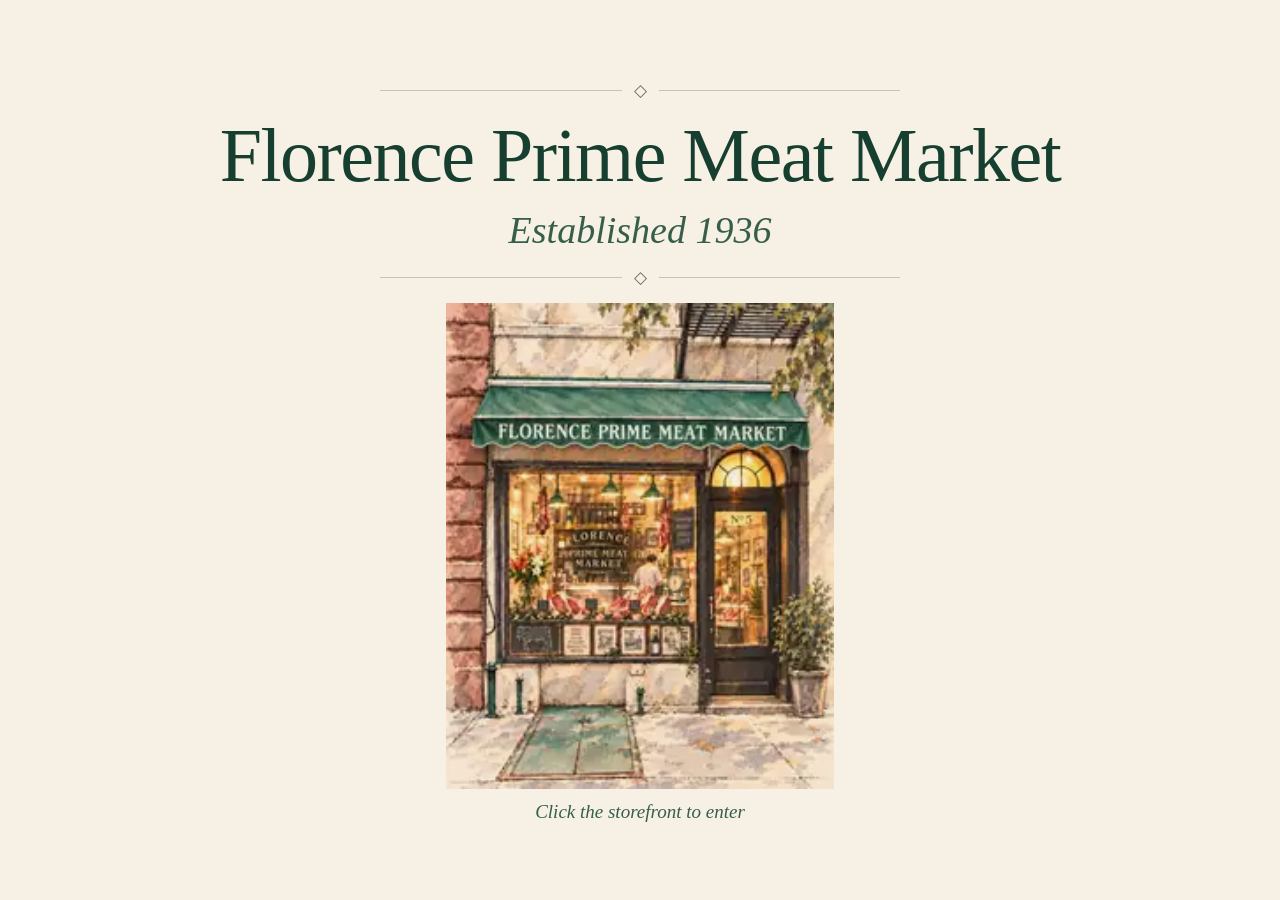
==== commit cb4722c9: "Split into separate pages with a standard site layout Storefront splash (index) leads into Home, Our" ====
--- a/index.html
+++ b/index.html
@@ -4,622 +4,30 @@
 <meta charset="utf-8">
 <meta name="viewport" content="width=device-width,initial-scale=1,viewport-fit=cover">
 <title>Florence Prime Meat Market</title>
-<meta name="description" content="Florence Prime Meat Market, 5 Jones Street, Greenwich Village. A neighborhood butcher cutting to order since 1936. Order ahead for pickup or local delivery.">
-<meta property="og:title" content="Florence Prime Meat Market · Since 1936">
-<meta property="og:description" content="Cut to order on Jones Street since 1936. Home of the Newport Steak.">
+<meta name="description" content="Florence Prime Meat Market, 5 Jones Street, Greenwich Village. Cut to order since 1936.">
+<meta property="og:title" content="Florence Prime Meat Market">
+<meta property="og:description" content="Florence Prime Meat Market, 5 Jones Street, Greenwich Village. Cut to order since 1936.">
 <meta property="og:image" content="assets/storefront.webp">
-<meta property="og:type" content="website">
 <meta name="theme-color" content="#173f2f">
 <link rel="icon" href="data:image/svg+xml,%3Csvg xmlns='http://www.w3.org/2000/svg' viewBox='0 0 64 64'%3E%3Crect width='64' height='64' rx='10' fill='%23173f2f'/%3E%3Ctext x='32' y='45' font-family='Georgia,serif' font-size='40' text-anchor='middle' fill='%23f6f0e5'%3EF%3C/text%3E%3C/svg%3E">
 <link rel="preconnect" href="https://fonts.googleapis.com">
 <link rel="preconnect" href="https://fonts.gstatic.com" crossorigin>
 <link rel="stylesheet" href="https://fonts.googleapis.com/css2?family=IM+Fell+English:ital@0;1&family=Source+Serif+4:ital,opsz,wght@0,8..60,400;0,8..60,600;1,8..60,400&family=Barlow+Condensed:wght@500;600&display=swap">
+<link rel="stylesheet" href="assets/site.css">
 <script type="application/ld+json">
 {"@context":"https://schema.org","@type":"ButcherShop","name":"Florence Prime Meat Market","foundingDate":"1936","telephone":"+1-212-242-6531","address":{"@type":"PostalAddress","streetAddress":"5 Jones Street","addressLocality":"New York","addressRegion":"NY","postalCode":"10014","addressCountry":"US"},"sameAs":["https://www.instagram.com/florenceprimemeat/"]}
 </script>
-<style>
-/* Layout: a 1936 butcher's counter on paper. Watercolor storefront up top, the shop laid out like counter tags, green-ink rules between sections. One deliberate look, single theme. */
-:root{
-  --paper:#f6f0e5; --paper2:#efe6d4; --tag:#fffaf0;
-  --ink:#282722; --muted:#6f6a5f; --line:#cdc2aa;
-  --green:#173f2f; --green2:#365e4b; --red:#8e2b22; --onGreen:#f6f0e5;
-  --display:"IM Fell English",Georgia,"Times New Roman",serif;
-  --body:"Source Serif 4",Georgia,"Times New Roman",serif;
-  --label:"Barlow Condensed","Arial Narrow",Arial,sans-serif;
-  --safeT:env(safe-area-inset-top,0px); --safeB:env(safe-area-inset-bottom,0px);
-  color-scheme:light;
-}
-*{box-sizing:border-box}
-[hidden]{display:none!important}
-html{scroll-behavior:smooth;scroll-padding-top:80px}
-body{margin:0;background:var(--paper);color:var(--ink);font:17px/1.6 var(--body)}
-@media (prefers-reduced-motion:reduce){html{scroll-behavior:auto}*{transition:none!important;animation:none!important}}
-a{color:inherit}img{display:block;max-width:100%;height:auto}
-button,input,select,textarea{font:inherit;color:inherit}
-:focus-visible{outline:2px solid var(--red);outline-offset:3px}
-.wrap{width:min(1120px,100%);margin:0 auto;padding-inline:20px}
-h1,h2,h3{font-family:var(--display);font-weight:400;color:var(--green);margin:0;text-wrap:balance;line-height:1.05}
-h2{font-size:clamp(38px,5.4vw,62px);letter-spacing:-.01em}
-h3{font-size:26px;line-height:1.15}
-p{margin:0}
-.kicker,.label{font:600 13px/1.2 var(--label);text-transform:uppercase;letter-spacing:.16em;color:var(--green2)}
-.lede{font-size:20px;max-width:62ch}
-.script{font-family:var(--display);font-style:italic;font-size:26px;color:var(--green2)}
-.rule{display:flex;align-items:center;gap:12px;color:var(--muted);max-width:520px}
-.rule::before,.rule::after{content:"";height:1px;background:var(--line);flex:1}
-.stack{display:grid;gap:16px;align-content:start}
-.btn{display:inline-flex;align-items:center;justify-content:center;gap:8px;min-height:46px;padding:10px 20px;border:1px solid var(--green);background:var(--green);color:var(--onGreen);font:600 15px/1 var(--label);letter-spacing:.12em;text-transform:uppercase;text-decoration:none;cursor:pointer;border-radius:2px}
-.btn:hover{background:var(--green2)}
-.btn.ghost{background:transparent;color:var(--green)}
-.btn.ghost:hover{background:var(--paper2)}
-.btn.small{min-height:38px;padding:8px 14px;font-size:14px}
-.btn[disabled]{opacity:.45;cursor:not-allowed}
-
-/* Demo ribbon */
-.demo{background:var(--red);color:var(--onGreen);font:500 14px/1.4 var(--label);letter-spacing:.06em;text-align:center;padding:7px 16px;padding-top:calc(7px + var(--safeT))}
-
-/* Header */
-header.top{position:sticky;top:0;z-index:30;background:color-mix(in srgb,var(--paper) 94%,transparent);backdrop-filter:blur(8px);border-bottom:1px solid var(--line)}
-.bar{display:flex;align-items:center;gap:16px;min-height:64px}
-.brand{margin-right:auto;text-decoration:none;display:grid;line-height:1.05}
-.brand b{font:400 22px var(--display);color:var(--green)}
-.brand small{font:500 11px var(--label);letter-spacing:.2em;text-transform:uppercase;color:var(--muted)}
-.links{display:flex;gap:22px}
-.links a{font:600 14px var(--label);letter-spacing:.12em;text-transform:uppercase;text-decoration:none;color:var(--ink)}
-.links a:hover{color:var(--red)}
-.cartbtn{position:relative}
-.count{min-width:22px;height:22px;border-radius:11px;background:var(--red);color:var(--onGreen);font:600 13px/22px var(--label);letter-spacing:0;padding:0 6px}
-.menubtn{display:none;background:none;border:1px solid var(--line);width:46px;height:46px;cursor:pointer;border-radius:2px}
-.menubtn span,.menubtn span::before,.menubtn span::after{display:block;width:20px;height:2px;background:var(--green);margin:auto;position:relative;content:""}
-.menubtn span::before{position:absolute;top:-6px}.menubtn span::after{position:absolute;top:6px}
-.mobilenav{border-top:1px solid var(--line);padding-block:8px 16px}
-.mobilenav a{display:block;padding:12px 0;border-bottom:1px solid var(--line);font:600 17px var(--label);letter-spacing:.12em;text-transform:uppercase;text-decoration:none}
-
-/* Splash */
-.splash{min-height:100svh;display:grid;place-content:center;justify-items:center;gap:12px;text-align:center;padding:28px 20px calc(28px + var(--safeB));padding-top:calc(28px + var(--safeT))}
-.splash .rule{width:min(520px,80vw)}
-.splash h1{font-size:clamp(40px,6.4vw,76px);letter-spacing:-.02em}
-.splash .est{font:italic clamp(24px,3.4vw,38px) var(--display);color:var(--green2)}
-.storelink{display:block;border-radius:2px;transition:transform .35s ease}
-.storelink:hover{transform:scale(1.015)}
-.storelink img{width:min(400px,78vw);max-height:54svh;object-fit:contain;mix-blend-mode:multiply}
-.enter{font:italic 19px var(--display);color:var(--green2);text-decoration:none;animation:breathe 2.8s ease-in-out infinite}
-@keyframes breathe{50%{opacity:.55}}
-
-/* Story intro */
-.intro{display:grid;grid-template-columns:1.15fr .85fr;gap:48px;align-items:start;margin-bottom:44px}
-.intro h2 em{display:block;font-size:.55em;color:var(--green2)}
-.facts{display:grid;gap:18px;border-left:1px solid var(--line);padding-left:28px}
-.facts div{display:grid}
-.facts b{font:400 34px var(--display);color:var(--green);line-height:1.1}
-.facts span{font:500 12px/1.3 var(--label);letter-spacing:.14em;text-transform:uppercase;color:var(--muted)}
-
-/* Hours strip */
-.hours{background:var(--green);color:var(--onGreen)}
-.hours .wrap{display:grid;grid-template-columns:auto 1fr auto;gap:28px;align-items:center;padding-block:22px}
-.hours .label{color:#cfe0d4}
-.days{display:grid;grid-template-columns:repeat(7,minmax(0,1fr));gap:6px;font:500 14px/1.35 var(--label);letter-spacing:.05em;text-align:center}
-.days div{padding:6px 2px;border:1px solid rgba(246,240,229,.25)}
-.days .today{background:var(--onGreen);color:var(--green)}
-.days b{display:block;font-weight:600;letter-spacing:.14em}
-.status{font:600 15px var(--label);letter-spacing:.1em;text-transform:uppercase;white-space:nowrap}
-.status i{display:inline-block;width:9px;height:9px;border-radius:50%;background:#8fd19e;margin-right:8px;vertical-align:1px}
-.status.closed i{background:#e7a196}
-
-section.block{padding-block:80px;border-top:1px solid var(--line)}
-.head{display:grid;gap:14px;margin-bottom:36px}
-
-/* Shop */
-.filters{display:flex;flex-wrap:wrap;gap:8px;margin-bottom:28px}
-.chip{border:1px solid var(--line);background:transparent;padding:8px 16px;font:600 14px var(--label);letter-spacing:.12em;text-transform:uppercase;cursor:pointer;border-radius:2px;min-height:40px}
-.chip[aria-pressed="true"]{background:var(--green);border-color:var(--green);color:var(--onGreen)}
-.grid{display:grid;grid-template-columns:repeat(auto-fill,minmax(250px,1fr));gap:18px}
-.tagcard{position:relative;background:var(--tag);border:1px solid var(--line);padding:22px 20px 18px;display:grid;gap:10px;grid-template-rows:auto auto 1fr auto auto}
-.tagcard::before{content:"";position:absolute;top:12px;right:14px;width:12px;height:12px;border-radius:50%;border:1px solid var(--line);background:var(--paper)}
-.tagcard .cat{font:500 12px var(--label);letter-spacing:.16em;text-transform:uppercase;color:var(--muted)}
-.tagcard h3{font-size:25px;padding-right:22px}
-.tagcard p{font-size:15px;color:var(--muted);line-height:1.5}
-.price{border-top:1px dashed var(--line);padding-top:10px}
-.price b{font:600 30px var(--label);color:var(--red);letter-spacing:.02em}
-.price span{font:500 14px var(--label);letter-spacing:.08em;text-transform:uppercase;color:var(--muted)}
-.price em{margin-left:auto;font:italic 14px var(--body);color:var(--muted)}
-.opts{display:grid;grid-template-columns:1fr 1fr;gap:8px}
-.opts label{display:grid;gap:3px;font:500 12px var(--label);letter-spacing:.12em;text-transform:uppercase;color:var(--muted)}
-select,input,textarea{width:100%;background:var(--paper);border:1px solid var(--line);border-radius:2px;padding:9px 10px;font-size:16px;min-height:42px}
-textarea{min-height:90px;resize:vertical}
-.badge{position:absolute;top:-1px;left:-1px;background:var(--green);color:var(--onGreen);font:600 11px var(--label);letter-spacing:.14em;text-transform:uppercase;padding:4px 8px}
-.weightnote{margin-top:22px;font-size:15px;color:var(--muted);max-width:70ch}
-
-/* Holiday */
-.holiday{background:var(--paper2)}
-.hgrid{display:grid;grid-template-columns:.9fr 1.1fr;gap:48px;align-items:start}
-.deadline{display:grid;gap:4px;border:1px solid var(--red);padding:16px 18px;color:var(--red);max-width:360px}
-.deadline b{font:400 28px var(--display)}
-.steps{display:grid;gap:14px;counter-reset:s;padding:0;margin:0;list-style:none}
-.steps li{display:grid;grid-template-columns:34px 1fr;gap:12px;align-items:start}
-.steps li::before{counter-increment:s;content:counter(s);width:34px;height:34px;border-radius:50%;border:1px solid var(--green);display:grid;place-items:center;font:600 16px var(--label);color:var(--green)}
-
-/* Newport */
-.newport{display:grid;grid-template-columns:1fr 1fr;gap:52px;align-items:start}
-.cook{display:grid;gap:0;border-top:1px solid var(--line)}
-.cook div{display:grid;grid-template-columns:120px 1fr;gap:16px;padding:14px 0;border-bottom:1px solid var(--line)}
-.cook dt{font:600 14px var(--label);letter-spacing:.12em;text-transform:uppercase;color:var(--green2)}
-.cook dd{margin:0}
-.anatomy{background:var(--tag);border:1px solid var(--line);padding:18px}
-.anatomy svg{width:100%;height:auto;display:block}
-
-/* Story */
-.timeline{display:grid;border-top:1px solid var(--line)}
-.era{display:grid;grid-template-columns:140px minmax(0,1fr) 150px;gap:28px;align-items:center;padding-block:26px;border-bottom:1px solid var(--line)}
-.year{font:400 46px var(--display);color:var(--green)}
-.era img{width:130px;border:6px solid var(--tag);box-shadow:0 8px 20px -14px rgba(40,39,34,.6);justify-self:end}
-.era .ph{width:130px;aspect-ratio:1;justify-self:end;display:grid;place-items:center;border:1px dashed var(--line);font:500 12px var(--label);letter-spacing:.12em;text-transform:uppercase;color:var(--muted);text-align:center;padding:10px}
-
-/* Commercial + forms */
-.two{display:grid;grid-template-columns:1fr 1fr;gap:48px;align-items:start}
-.services{display:grid;grid-template-columns:1fr 1fr;border-top:1px solid var(--line)}
-.services div{padding:18px 16px 18px 0;border-bottom:1px solid var(--line)}
-.services h3{font-size:21px;margin-bottom:4px}
-.services p{font-size:15px;color:var(--muted)}
-form.panel{background:var(--tag);border:1px solid var(--line);padding:24px;display:grid;gap:14px}
-.field{display:grid;gap:5px}
-.field>span{font:500 13px var(--label);letter-spacing:.12em;text-transform:uppercase;color:var(--muted)}
-.row2{display:grid;grid-template-columns:1fr 1fr;gap:12px}
-.okmsg{border:1px solid var(--green);background:var(--tag);padding:18px;display:grid;gap:6px}
-
-/* Reviews */
-.quotes{display:grid;grid-template-columns:repeat(3,minmax(0,1fr));gap:28px}
-.quotes figure{margin:0;display:grid;gap:10px;border-top:2px solid var(--green);padding-top:16px}
-.quotes blockquote{margin:0;font:italic 21px/1.4 var(--display);color:var(--ink)}
-.quotes figcaption{font:500 13px var(--label);letter-spacing:.12em;text-transform:uppercase;color:var(--muted)}
-
-/* Visit */
-.visit{display:grid;grid-template-columns:1fr 1fr;gap:48px;align-items:start}
-.copy{display:flex;gap:8px;align-items:center;flex-wrap:wrap}
-.hourtable{width:100%;border-collapse:collapse;font-variant-numeric:tabular-nums}
-.hourtable td{padding:9px 0;border-bottom:1px solid var(--line)}
-.hourtable td:last-child{text-align:right}
-.hourtable tr.today td{color:var(--red);font-weight:600}
-
-footer{border-top:1px solid var(--line);padding-block:40px calc(56px + var(--safeB));text-align:center;display:grid;gap:8px;justify-items:center}
-footer .small{font:500 12px var(--label);letter-spacing:.16em;text-transform:uppercase;color:var(--muted)}
-
-/* Cart drawer */
-.scrim{position:fixed;inset:0;background:rgba(23,32,26,.45);z-index:40}
-.drawer{position:fixed;top:0;right:0;bottom:0;width:min(440px,100%);background:var(--paper);z-index:50;display:grid;grid-template-rows:auto 1fr auto;border-left:1px solid var(--line);box-shadow:-20px 0 50px -30px rgba(0,0,0,.5);padding-top:var(--safeT)}
-.dhead{display:flex;align-items:center;justify-content:space-between;padding:18px 20px;border-bottom:1px solid var(--line)}
-.dhead h2{font-size:32px}
-.x{background:none;border:1px solid var(--line);width:42px;height:42px;cursor:pointer;font-size:22px;line-height:1;border-radius:2px}
-.dbody{overflow-y:auto;padding:16px 20px;display:grid;gap:14px;align-content:start}
-.line{display:grid;grid-template-columns:minmax(0,1fr) auto;gap:4px 12px;padding-bottom:14px;border-bottom:1px dashed var(--line)}
-.line b{font:400 20px var(--display);color:var(--green);grid-column:1}
-.line small{color:var(--muted);font-size:14px;grid-column:1}
-.line .amt{font:600 18px var(--label);font-variant-numeric:tabular-nums;grid-column:2;grid-row:1}
-.qty{display:flex;align-items:center;gap:6px;grid-column:1/-1}
-.qty button{width:34px;height:34px;border:1px solid var(--line);background:var(--tag);cursor:pointer;border-radius:2px}
-.qty .rm{margin-left:auto;width:auto;padding:0 10px;font:500 13px var(--label);letter-spacing:.1em;text-transform:uppercase;border:0;background:none;color:var(--red);text-decoration:underline}
-.dfoot{border-top:1px solid var(--line);padding:16px 20px calc(16px + var(--safeB));display:grid;gap:12px;background:var(--paper2)}
-.tot{display:flex;justify-content:space-between;font:600 18px var(--label);letter-spacing:.06em;font-variant-numeric:tabular-nums}
-.tot.big{font-size:24px;color:var(--green)}
-.fine{font-size:13px;color:var(--muted);line-height:1.45}
-.seg{display:grid;grid-template-columns:1fr 1fr;border:1px solid var(--green);border-radius:2px;overflow:hidden}
-.seg button{background:transparent;border:0;padding:10px;font:600 14px var(--label);letter-spacing:.12em;text-transform:uppercase;cursor:pointer;color:var(--green);min-height:44px}
-.seg button[aria-pressed="true"]{background:var(--green);color:var(--onGreen)}
-.err{color:var(--red);font-size:14px}
-.empty{text-align:center;color:var(--muted);padding:40px 0;display:grid;gap:12px;justify-items:center}
-.toast{position:fixed;left:50%;top:calc(76px + var(--safeT));transform:translateX(-50%);background:var(--green);color:var(--onGreen);padding:12px 18px;font:600 14px var(--label);letter-spacing:.1em;text-transform:uppercase;z-index:60;border-radius:2px;box-shadow:0 10px 30px -10px rgba(0,0,0,.5)}
-
-@media (max-width:860px){
-  .links,.bar>.cta{display:none}
-  .menubtn{display:block}
-  .intro,.hgrid,.newport,.two,.visit{grid-template-columns:1fr}
-  .intro{gap:28px}
-  .facts{border-left:0;padding-left:0;grid-template-columns:repeat(3,minmax(0,1fr));gap:12px}
-  .facts b{font-size:26px}
-  .hours .wrap{grid-template-columns:1fr;gap:14px}
-  .quotes{grid-template-columns:1fr}
-  .era{grid-template-columns:90px minmax(0,1fr);gap:16px}
-  .era img,.era .ph{display:none}
-  .year{font-size:34px}
-  section.block{padding-block:56px}
-}
-@media (max-width:520px){
-  .days{grid-template-columns:repeat(4,minmax(0,1fr))}
-  .services,.row2,.opts{grid-template-columns:1fr}
-  .cook div{grid-template-columns:1fr;gap:4px}
-  .brand b{font-size:19px}
-}
-</style>
 </head>
-<body id="top">
-
-
+<body>
+<main>
 <div class="splash">
   <div class="rule">◇</div>
   <h1>Florence Prime Meat Market</h1>
   <p class="est">Established 1936</p>
   <div class="rule">◇</div>
-  <a class="storelink" href="#story" aria-label="Enter Florence Prime Meat Market"><img src="assets/storefront.webp" width="220" height="275" alt="Watercolor of the Florence Prime Meat Market storefront with its green awning at 5 Jones Street"></a>
-  <a class="enter" href="#story">Click the storefront to enter</a>
+  <a class="storelink" href="home.html" aria-label="Enter Florence Prime Meat Market"><img src="assets/storefront.webp" width="220" height="275" alt="Watercolor of the Florence Prime Meat Market storefront with its green awning at 5 Jones Street"></a>
+  <a class="enter" href="home.html">Click the storefront to enter</a>
 </div>
-<div class="demo">Preview site · The shop is a demo · No orders are placed</div>
-<header class="top">
-  <div class="wrap bar">
-    <a class="brand" href="#top"><b>Florence Prime Meat Market</b><small>5 Jones St · Since 1936</small></a>
-    <nav class="links" aria-label="Main">
-      <a href="#story">Our Story</a><a href="#newport">Newport Steak</a><a href="#shop">Shop</a><a href="#holiday">Thanksgiving</a><a href="#commercial">Restaurants</a><a href="#visit">Visit</a>
-    </nav>
-    <button class="btn small cartbtn" id="openCart" type="button" aria-label="Open your order">Order <span class="count" id="count">0</span></button>
-    <button class="menubtn" id="menuBtn" type="button" aria-expanded="false" aria-controls="mobileNav" aria-label="Menu"><span></span></button>
-  </div>
-  <nav class="wrap mobilenav" id="mobileNav" hidden aria-label="Mobile">
-    <a href="#story">Our Story</a><a href="#newport">Newport Steak</a><a href="#shop">Shop</a><a href="#holiday">Thanksgiving</a><a href="#commercial">Restaurants</a><a href="#visit">Visit &amp; Hours</a>
-  </nav>
-</header>
-
-<main>
-<section class="block" id="story" style="border-top:0">
-  <div class="wrap">
-    <div class="intro">
-      <div class="stack">
-        <div class="kicker">Our story · Greenwich Village</div>
-        <h2>Cut to order<em>since 1936</em></h2>
-        <p class="lede">Florence opened at 5 Jones Street in 1936 and has been cutting meat to order on the same block ever since. You tell the butcher the cut, the thickness and the trim, and it is prepared while you wait.</p>
-        <p>In nearly ninety years the shop has had four owners. Each one learned the trade behind this counter before taking it over.</p>
-        <p class="script">Some things are worth keeping exactly as they are.</p>
-      </div>
-      <div class="facts">
-        <div><b>1936</b><span>Opened on Jones Street</span></div>
-        <div><b>4</b><span>Owners, one shop</span></div>
-        <div><b>Newport</b><span>Our signature steak</span></div>
-      </div>
-    </div>
-    <h3 style="margin-bottom:8px">Four owners. One tradition.</h3>
-    <div class="timeline">
-      <div class="era"><div class="year">1936</div><div><h3>Jack Ubaldi</h3><p>An Italian immigrant and master butcher opens Florence Prime Meat Market at 5 Jones Street and creates the Newport Steak.</p></div><div class="ph">Archive photo wanted</div></div>
-      <div class="era"><div class="year">1970s</div><div><h3>Tony Pellegrino</h3><p>Having worked the counter at Florence, Pellegrino buys the shop and keeps the cut-to-order tradition going.</p></div><div class="ph">Archive photo wanted</div></div>
-      <div class="era"><div class="year">1990s</div><div><h3>Benny Pizzuco</h3><p>Pizzuco carries Florence through another generation and keeps the service as personal as ever.</p></div><img src="assets/portrait-left.webp" width="130" height="120" alt="Watercolor portrait of Benny Pizzuco at work"></div>
-      <div class="era"><div class="year">2022</div><div><h3>Aristeo Quiñonez</h3><p>Aristeo started at Florence doing deliveries and cleaning. He learned the trade, became head butcher, and now runs the shop with his family.</p></div><img src="assets/portrait-right.webp" width="130" height="120" alt="Watercolor portrait of Aristeo Quiñonez outside the shop"></div>
-    </div>
-  </div>
-</section>
-<div class="hours" aria-label="Opening hours">
-  <div class="wrap">
-    <div class="label">Shop hours<br><span style="font-weight:500;letter-spacing:.06em;text-transform:none">Sample hours, confirm before launch</span></div>
-    <div class="days" id="days"></div>
-    <div class="status" id="status"><i></i><span>Open</span></div>
-  </div>
-</div>
-<section class="block" id="newport">
-  <div class="wrap newport">
-    <div class="stack">
-      <div class="kicker">A Florence original</div>
-      <h2>The Newport Steak</h2>
-      <p class="script">Born on Jones Street.</p>
-      <p>Founder Jack Ubaldi is credited with creating the Newport from the bottom sirloin, a cut most shops ground or sold cheap. Trimmed his way, it gives big beef flavor and real tenderness at a fair price. It has been the house signature ever since.</p>
-      <dl class="cook">
-        <div><dt>Thickness</dt><dd>Ask for 1 to 1¼ inches.</dd></div>
-        <div><dt>Season</dt><dd>Salt generously an hour ahead. Pepper just before cooking.</dd></div>
-        <div><dt>Cook</dt><dd>Very hot cast iron, 3 to 4 minutes a side for medium rare.</dd></div>
-        <div><dt>Rest &amp; slice</dt><dd>Rest 5 minutes, then slice across the grain.</dd></div>
-      </dl>
-      <div><button class="btn" type="button" data-quick="newport">Add a Newport to your order</button></div>
-    </div>
-    <figure class="anatomy" aria-label="Diagram showing where the bottom sirloin sits on the steer">
-      <svg viewBox="0 0 420 250" role="img" aria-labelledby="cowT">
-        <title id="cowT">The Newport comes from the bottom sirloin, between the short loin and the round</title>
-        <path d="M60 120 C60 80 100 62 150 62 L300 58 C340 56 366 70 372 96 L392 92 C404 90 410 104 400 112 L380 124 C384 150 372 170 352 176 L350 214 L334 214 L330 180 L170 182 L166 214 L150 214 L146 180 C110 176 84 168 70 150 C54 150 46 138 60 120 Z" fill="none" stroke="#173f2f" stroke-width="2"/>
-        <path d="M150 62 L146 180 M210 60 L210 182 M262 58 L262 181 M300 58 L300 180" stroke="#cdc2aa" stroke-width="1.5" fill="none"/>
-        <path d="M262 120 L300 120 L300 180 L262 181 Z" fill="#8e2b22" fill-opacity=".85"/>
-        <text x="176" y="100" font-family="Barlow Condensed,Arial Narrow,sans-serif" font-size="13" fill="#6f6a5f" text-anchor="middle">RIB</text>
-        <text x="236" y="100" font-family="Barlow Condensed,Arial Narrow,sans-serif" font-size="13" fill="#6f6a5f" text-anchor="middle">SHORT LOIN</text>
-        <text x="281" y="100" font-family="Barlow Condensed,Arial Narrow,sans-serif" font-size="13" fill="#6f6a5f" text-anchor="middle">SIRLOIN</text>
-        <text x="336" y="132" font-family="Barlow Condensed,Arial Narrow,sans-serif" font-size="13" fill="#6f6a5f" text-anchor="middle">ROUND</text>
-        <text x="100" y="128" font-family="Barlow Condensed,Arial Narrow,sans-serif" font-size="13" fill="#6f6a5f" text-anchor="middle">CHUCK</text>
-        <line x1="281" y1="196" x2="281" y2="232" stroke="#8e2b22" stroke-width="1.5"/>
-        <text x="281" y="246" font-family="Barlow Condensed,Arial Narrow,sans-serif" font-size="14" font-weight="600" fill="#8e2b22" text-anchor="middle">BOTTOM SIRLOIN · THE NEWPORT</text>
-      </svg>
-    </figure>
-  </div>
-</section>
-<section class="block" id="shop">
-  <div class="wrap">
-    <div class="head">
-      <div class="kicker">Order ahead</div>
-      <h2>At the counter</h2>
-      <p class="lede">Pick your cuts and how you want them. We cut everything fresh on the day, then call or text when it is ready.</p>
-    </div>
-    <div class="filters" id="filters" role="group" aria-label="Filter by category"></div>
-    <div class="grid" id="grid"></div>
-    <p class="weightnote">Everything is priced by weight at the counter. You pay when you pick up, or on delivery, for exactly what was cut.</p>
-  </div>
-</section>
-<section class="block holiday" id="holiday">
-  <div class="wrap hgrid">
-    <div class="stack">
-      <div class="kicker">Holiday table</div>
-      <h2>Thanksgiving pre-orders</h2>
-      <p class="lede">Fresh turkeys, standing rib roasts and crown roasts, reserved now and cut for you that week.</p>
-      <div class="deadline"><span class="label" style="color:inherit">Order by</span><b>Friday, Nov 20</b><span>Pickup Tue Nov 24 or Wed Nov 25</span></div>
-    </div>
-    <div class="stack">
-      <ol class="steps">
-        <li><div><b>Reserve online.</b> Choose the size you need and we hold it for you.</div></li>
-        <li><div><b>We source and prepare.</b> Turkeys come in fresh, never frozen. Roasts are trimmed and tied.</div></li>
-        <li><div><b>Pick up the week of.</b> Pay by weight when you collect.</div></li>
-      </ol>
-      <div class="grid" id="holidayGrid"></div>
-    </div>
-  </div>
-</section>
-
-
-
-
-
-
-<section class="block">
-  <div class="wrap">
-    <div class="head"><div class="kicker">From the counter</div><h2>What regulars say</h2></div>
-    <div class="quotes">
-      <figure><blockquote>Placeholder for a real Google review about the Newport Steak.</blockquote><figcaption>Sample review · replace before launch</figcaption></figure>
-      <figure><blockquote>Placeholder for a review about service and the butchers knowing your name.</blockquote><figcaption>Sample review · replace before launch</figcaption></figure>
-      <figure><blockquote>Placeholder for a press quote, for example from a neighborhood paper.</blockquote><figcaption>Sample review · replace before launch</figcaption></figure>
-    </div>
-  </div>
-</section>
-
-<section class="block" id="commercial">
-  <div class="wrap two">
-    <div class="stack">
-      <div class="kicker">For professional kitchens</div>
-      <h2>Restaurants &amp; caterers</h2>
-      <p class="lede">Talk directly to the people cutting your meat. Portions, trim and aging set to your menu.</p>
-      <div class="services">
-        <div><h3>Custom portioning</h3><p>Exact weights and thickness for consistent plates.</p></div>
-        <div><h3>Standing orders</h3><p>Weekly or daily, on a set delivery pattern.</p></div>
-        <div><h3>Dry-aged beef</h3><p>Aged to the day count you want.</p></div>
-        <div><h3>Event volume</h3><p>Large-format roasts and whole-animal planning.</p></div>
-      </div>
-    </div>
-    <div>
-      <form class="panel" id="tradeForm" novalidate>
-        <h3>Open a trade account</h3>
-        <div class="row2">
-          <label class="field" for="tName"><span>Your name</span><input id="tName" required autocomplete="name"></label>
-          <label class="field" for="tBiz"><span>Business</span><input id="tBiz" required autocomplete="organization"></label>
-        </div>
-        <div class="row2">
-          <label class="field" for="tEmail"><span>Email</span><input id="tEmail" type="email" required autocomplete="email"></label>
-          <label class="field" for="tPhone"><span>Phone</span><input id="tPhone" type="tel" autocomplete="tel"></label>
-        </div>
-        <label class="field" for="tNeeds"><span>What you need</span><textarea id="tNeeds" placeholder="e.g. 40 Newport steaks at 10 oz, twice a week"></textarea></label>
-        <p class="err" id="tErr" hidden></p>
-        <button class="btn" type="submit">Send inquiry</button>
-      </form>
-      <div class="okmsg" id="tOk" hidden><h3>Thanks, inquiry received</h3><p>This is a demo, so nothing was sent. On the live site this goes to the shop and Aristeo calls you back.</p></div>
-    </div>
-  </div>
-</section>
-
-<section class="block" id="visit">
-  <div class="wrap visit">
-    <div class="stack">
-      <div class="kicker">Greenwich Village</div>
-      <h2>Visit &amp; hours</h2>
-      <p><strong>Florence Prime Meat Market</strong><br>5 Jones Street, between Bleecker and West 4th<br>New York, NY 10014</p>
-      <div class="copy"><a class="btn" href="tel:+12122426531">Call 212-242-6531</a><a class="btn ghost" href="https://maps.google.com/?q=Florence+Prime+Meat+Market+5+Jones+Street+New+York" target="_blank" rel="noopener">Directions</a></div>
-      <p>Local delivery covers zip codes 10003, 10011, 10012, 10013 and 10014.</p>
-      <p><a href="https://www.instagram.com/florenceprimemeat/" target="_blank" rel="noopener">@florenceprimemeat on Instagram</a></p>
-    </div>
-    <div>
-      <table class="hourtable" id="hourTable" aria-label="Weekly hours"></table>
-      <p class="fine" style="margin-top:10px">Sample hours, confirm with the shop before launch.</p>
-    </div>
-  </div>
-</section>
 </main>
-
-<footer>
-  <div class="rule" style="width:min(520px,90%)">◇</div>
-  <p><strong>Florence Prime Meat Market</strong></p>
-  <p>5 Jones Street · New York, NY 10014 · 212-242-6531</p>
-  <p class="small">Established 1936 · Greenwich Village</p>
-</footer>
-
-<div class="scrim" id="scrim" hidden></div>
-<aside class="drawer" id="drawer" hidden aria-label="Your order" role="dialog" aria-modal="true">
-  <div class="dhead"><h2 id="dTitle">Your order</h2><button class="x" id="closeCart" type="button" aria-label="Close">×</button></div>
-  <div class="dbody" id="dBody"></div>
-  <div class="dfoot" id="dFoot"></div>
-</aside>
-<div class="toast" id="toast" hidden></div>
-
-<script>
-(function(){
-// Sample hours (placeholder). 0=Sun
-var HOURS={0:null,1:[9,18],2:[9,18],3:[9,18],4:[9,18],5:[9,18.5],6:[8,17]};
-var DAYN=["Sun","Mon","Tue","Wed","Thu","Fri","Sat"];
-var DAYF=["Sunday","Monday","Tuesday","Wednesday","Thursday","Friday","Saturday"];
-function fmtH(h){var hh=Math.floor(h),m=Math.round((h-hh)*60);var ap=hh>=12?"pm":"am";var d=hh%12||12;return d+(m?":"+String(m).padStart(2,"0"):"")+ap;}
-function hrs(d){return HOURS[d]?fmtH(HOURS[d][0])+" to "+fmtH(HOURS[d][1]):"Closed";}
-var now=new Date(), today=now.getDay();
-var days=document.getElementById("days"), table=document.getElementById("hourTable");
-[1,2,3,4,5,6,0].forEach(function(d){
-  var el=document.createElement("div"); if(d===today)el.className="today";
-  el.innerHTML="<b>"+DAYN[d]+"</b>"+(HOURS[d]?fmtH(HOURS[d][0])+"<br>"+fmtH(HOURS[d][1]):"Closed");
-  days.appendChild(el);
-  var tr=document.createElement("tr"); if(d===today)tr.className="today";
-  tr.innerHTML="<td>"+DAYF[d]+"</td><td>"+hrs(d)+"</td>"; table.appendChild(tr);
-});
-(function(){var h=now.getHours()+now.getMinutes()/60,t=HOURS[today],st=document.getElementById("status");
-  var open=t&&h>=t[0]&&h<t[1]; st.querySelector("span").textContent=open?"Open until "+fmtH(t[1]):"Closed now"; if(!open)st.classList.add("closed");})();
-
-// Catalog (sample prices)
-var P=[
- {id:"newport",cat:"Beef",name:"Newport Steak",desc:"Our house original from the bottom sirloin. Big flavor, real tenderness.",ppl:22.99,unit:"piece",est:.6,thick:true,badge:"House original"},
- {id:"ribeye-da",cat:"Beef",name:"Dry-Aged Rib Steak",desc:"Bone-in, aged in house for about 30 days.",ppl:44.99,unit:"piece",est:1.4,thick:true},
- {id:"strip",cat:"Beef",name:"Prime Strip Steak",desc:"Boneless New York strip, trimmed to order.",ppl:29.99,unit:"piece",est:.8,thick:true},
- {id:"porter",cat:"Beef",name:"Porterhouse",desc:"Strip and filet on the bone. Made for two.",ppl:31.99,unit:"piece",est:1.8,thick:true},
- {id:"skirt",cat:"Beef",name:"Skirt Steak",desc:"Outside skirt, cleaned. Fast and hot on the grill.",ppl:21.99,unit:"lb"},
- {id:"ground",cat:"Beef",name:"Ground Chuck",desc:"Ground fresh when you order. 80/20.",ppl:9.99,unit:"lb"},
- {id:"lambrack",cat:"Lamb",name:"Rack of Lamb",desc:"Frenched 8-bone rack, cap trimmed.",ppl:34.99,unit:"piece",est:1.5},
- {id:"lambchop",cat:"Lamb",name:"Lamb Loin Chops",desc:"Thick-cut little porterhouses.",ppl:29.99,unit:"piece",est:.35,thick:true},
- {id:"lambleg",cat:"Lamb",name:"Leg of Lamb",desc:"Bone-in or boned and tied. Say which in the notes.",ppl:14.99,unit:"lb"},
- {id:"porkchop",cat:"Pork",name:"Pork Rib Chops",desc:"Bone-in, cut thick so they stay juicy.",ppl:10.99,unit:"piece",est:.7,thick:true},
- {id:"bacon",cat:"Pork",name:"Slab Bacon",desc:"Smoked slab, sliced to your thickness.",ppl:12.99,unit:"lb"},
- {id:"sausage",cat:"Sausage",name:"House Italian Sausage",desc:"Sweet or hot, made here. Say which in the notes.",ppl:9.99,unit:"lb"},
- {id:"chicken",cat:"Poultry",name:"Whole Chicken",desc:"Air-chilled. Left whole, spatchcocked or cut in 8.",ppl:5.99,unit:"piece",est:3.8},
- {id:"cutlets",cat:"Poultry",name:"Chicken Cutlets",desc:"Breast, pounded thin on request.",ppl:11.99,unit:"lb"}
-];
-var H=[
- {id:"turkey",cat:"Holiday",name:"Fresh Turkey",desc:"Never frozen. Pick the size, we confirm the exact bird.",ppl:4.99,unit:"size",sizes:[["12 to 14 lb",13],["16 to 18 lb",17],["20 to 22 lb",21]],deposit:25},
- {id:"ribroast",cat:"Holiday",name:"Standing Rib Roast",desc:"Prime, chine removed and tied. About 2 people per rib.",ppl:29.99,unit:"size",sizes:[["2 ribs",4.5],["3 ribs",7],["4 ribs",9.5]],deposit:25},
- {id:"crown",cat:"Holiday",name:"Crown Roast of Pork",desc:"Tied and frenched. A centerpiece for 10 to 12.",ppl:14.99,unit:"size",sizes:[["12 ribs",9]],deposit:25}
-];
-var ALL=P.concat(H), byId={}; ALL.forEach(function(p){byId[p.id]=p;});
-var THICK=[["1 in",1],["1¼ in",1.25],["1½ in",1.5],["2 in",2]];
-function money(n){return "$"+n.toFixed(2);}
-function esc(s){return String(s).replace(/[&<>"]/g,function(c){return {"&":"&amp;","<":"&lt;",">":"&gt;",'"':"&quot;"}[c];});}
-
-function card(p){
-  var opts="";
-  if(p.unit==="piece"){
-    opts+='<label for="q-'+p.id+'">Quantity<select id="q-'+p.id+'">'+[1,2,3,4,5,6,8].map(function(n){return "<option>"+n+"</option>";}).join("")+'</select></label>';
-    opts+=p.thick?'<label for="t-'+p.id+'">Thickness<select id="t-'+p.id+'">'+THICK.map(function(t,i){return '<option value="'+i+'">'+t[0]+'</option>';}).join("")+'</select></label>':'<label>Est. each<input value="'+p.est+' lb" disabled></label>';
-  }else if(p.unit==="lb"){
-    opts+='<label for="q-'+p.id+'">Weight<select id="q-'+p.id+'">'+[.5,1,1.5,2,3,4,5].map(function(n){return '<option value="'+n+'"'+(n===1?" selected":"")+'>'+n+' lb</option>';}).join("")+'</select></label><label>Trim<input value="To order" disabled></label>';
-  }else{
-    opts+='<label for="q-'+p.id+'" style="grid-column:1/-1">Size<select id="q-'+p.id+'">'+p.sizes.map(function(s,i){return '<option value="'+i+'">'+s[0]+'</option>';}).join("")+'</select></label>';
-  }
-  var right=p.unit==="size"?"Reserve now, pay at pickup":(p.unit==="piece"?"About "+p.est+" lb each":"Sold by the pound");
-  return '<article class="tagcard">'+(p.badge?'<span class="badge">'+p.badge+'</span>':'')+
-    '<div class="cat">'+p.cat+'</div><h3>'+p.name+'</h3><p>'+p.desc+'</p>'+
-    (right?'<div class="price"><span>'+right+'</span></div>':'')+
-    '<div class="opts">'+opts+'</div>'+
-    '<button class="btn small" type="button" data-add="'+p.id+'">'+(p.unit==="size"?"Reserve":"Add to order")+'</button></article>';
-}
-var grid=document.getElementById("grid"), filters=document.getElementById("filters");
-var cats=["All","Beef","Lamb","Pork","Poultry","Sausage"], cur="All";
-function renderGrid(){grid.innerHTML=P.filter(function(p){return cur==="All"||p.cat===cur;}).map(card).join("");}
-filters.innerHTML=cats.map(function(c){return '<button class="chip" type="button" aria-pressed="'+(c===cur)+'" data-cat="'+c+'">'+c+'</button>';}).join("");
-filters.addEventListener("click",function(e){var b=e.target.closest("[data-cat]");if(!b)return;cur=b.dataset.cat;
-  filters.querySelectorAll(".chip").forEach(function(x){x.setAttribute("aria-pressed",x===b);});renderGrid();});
-renderGrid();
-document.getElementById("holidayGrid").innerHTML=H.map(card).join("");
-document.getElementById("holidayGrid").style.gridTemplateColumns="repeat(auto-fill,minmax(220px,1fr))";
-
-// Cart
-var cart=[];
-try{cart=JSON.parse(localStorage.getItem("florenceCart")||"[]")||[];}catch(e){cart=[];}
-cart=cart.filter(function(l){return byId[l.id];});
-function save(){try{localStorage.setItem("florenceCart",JSON.stringify(cart));}catch(e){}}
-function lineEst(l){var p=byId[l.id];
-  if(p.unit==="lb")return l.qty*p.ppl;
-  if(p.unit==="size")return p.sizes[l.size][1]*p.ppl;
-  var f=p.thick?THICK[l.thick][1]:1;return l.qty*p.est*f*p.ppl;}
-function lineDesc(l){var p=byId[l.id];
-  if(p.unit==="lb")return l.qty+" lb · trimmed to order";
-  if(p.unit==="size")return p.sizes[l.size][0]+" · holiday reservation";
-  return l.qty+" × "+(p.thick?THICK[l.thick][0]+" thick":"about "+p.est+" lb each");}
-function add(id){var p=byId[id],q=document.getElementById("q-"+id),t=document.getElementById("t-"+id);
-  var l={id:id,qty:1,thick:0,size:0};
-  if(p.unit==="size")l.size=+q.value; else l.qty=+(q?q.value:1);
-  if(t)l.thick=+t.value;
-  var same=cart.find(function(c){return c.id===l.id&&c.thick===l.thick&&c.size===l.size;});
-  if(same&&p.unit!=="size")same.qty+=l.qty; else if(!same)cart.push(l);
-  save();update();toast(p.name+" added");}
-document.addEventListener("click",function(e){
-  var a=e.target.closest("[data-add]"); if(a)add(a.dataset.add);
-  var q=e.target.closest("[data-quick]"); if(q){cart.push({id:q.dataset.quick,qty:2,thick:0,size:0});save();update();toast("2 Newport Steaks added");}
-});
-var countEl=document.getElementById("count");
-function update(){var n=cart.reduce(function(s,l){return s+(byId[l.id].unit==="lb"?1:l.qty);},0);countEl.textContent=n;if(!drawer.hidden)renderDrawer();}
-
-var toastEl=document.getElementById("toast"),tt;
-function toast(m){toastEl.textContent=m;toastEl.hidden=false;clearTimeout(tt);tt=setTimeout(function(){toastEl.hidden=true;},1800);}
-
-// Drawer + checkout
-var drawer=document.getElementById("drawer"),scrim=document.getElementById("scrim"),dBody=document.getElementById("dBody"),dFoot=document.getElementById("dFoot"),dTitle=document.getElementById("dTitle");
-var step="cart", mode="pickup";
-function openCart(){step="cart";drawer.hidden=false;scrim.hidden=false;renderDrawer();document.getElementById("closeCart").focus();}
-function closeCart(){drawer.hidden=true;scrim.hidden=true;}
-document.getElementById("openCart").onclick=openCart;
-document.getElementById("closeCart").onclick=closeCart;scrim.onclick=closeCart;
-document.addEventListener("keydown",function(e){if(e.key==="Escape"&&!drawer.hidden)closeCart();});
-function totals(){var est=0,dep=0,hasMeat=false;cart.forEach(function(l){var p=byId[l.id];if(p.unit==="size")dep+=p.deposit;else{est+=lineEst(l);hasMeat=true;}});
-  var fee=(mode==="delivery"&&hasMeat)?(est>=150?0:8):0;return{est:est,dep:dep,fee:fee,hasMeat:hasMeat};}
-function earliest(slot,mode){var h=HOURS[slot.dow],start=h[0]+(mode==="pickup"?1:2);
-  if(slot.today){var n=new Date(),soon=Math.ceil((n.getHours()+n.getMinutes()/60+1.5)*2)/2;start=Math.max(start,soon);}return start;}
-function slots(){var out=[],d=new Date();for(var i=0;out.length<6&&i<10;i++){var x=new Date(d);x.setDate(d.getDate()+i);var dow=x.getDay();if(!HOURS[dow])continue;
-  var sl={label:(i===0?"Today":i===1?"Tomorrow":DAYF[dow])+" "+(x.getMonth()+1)+"/"+x.getDate(),dow:dow,today:i===0};
-  if(sl.today&&earliest(sl,"delivery")+2>HOURS[dow][1])continue;
-  out.push(sl);}return out;}
-function renderDrawer(){
-  dTitle.textContent=step==="done"?"Order placed":step==="checkout"?"Checkout":"Your order";
-  if(step==="done")return;
-  if(!cart.length){dBody.innerHTML='<div class="empty"><p class="script">Nothing on the block yet.</p><p>Pick a few cuts and we will have them ready.</p><button class="btn ghost" type="button" id="goShop">Browse the counter</button></div>';dFoot.innerHTML="";
-    document.getElementById("goShop").onclick=function(){closeCart();location.hash="#shop";};return;}
-  var t=totals();
-  if(step==="cart"){
-    dBody.innerHTML=cart.map(function(l,i){var p=byId[l.id];return '<div class="line"><b>'+p.name+'</b><small>'+lineDesc(l)+'</small>'+
-      '<div class="qty">'+(p.unit==="size"?'':'<button type="button" data-dec="'+i+'" aria-label="Less">−</button><span>'+(p.unit==="lb"?l.qty+" lb":l.qty)+'</span><button type="button" data-inc="'+i+'" aria-label="More">+</button>')+'<button type="button" class="rm" data-rm="'+i+'">Remove</button></div></div>';}).join("")+
-      '<label class="field" for="notes"><span>Notes for the butcher</span><textarea id="notes" placeholder="Extra fat trimmed, sausage hot not sweet, bones for stock">'+esc(sessionNotes)+'</textarea></label>';
-    dBody.querySelector("#notes").oninput=function(e){sessionNotes=e.target.value;};
-    dFoot.innerHTML='<p class="fine">Priced by weight once cut. Nothing to pay online.</p><button class="btn" type="button" id="toCheckout">Choose pickup or delivery</button>';
-    document.getElementById("toCheckout").onclick=function(){step="checkout";renderDrawer();dBody.scrollTop=0;};
-  } else {
-    var s=slots(), hasHol=cart.some(function(l){return byId[l.id].unit==="size";});
-    dBody.innerHTML='<div class="seg" role="group" aria-label="Pickup or delivery"><button type="button" data-mode="pickup" aria-pressed="'+(mode==="pickup")+'">Pickup</button><button type="button" data-mode="delivery" aria-pressed="'+(mode==="delivery")+'">Delivery</button></div>'+
-      (hasHol?'<p class="fine">Holiday items are picked up Tue Nov 24 or Wed Nov 25. We will confirm the day by text.</p>':'')+
-      (t.hasMeat?'<div class="row2"><label class="field" for="cDay"><span>Day</span><select id="cDay">'+s.map(function(x,i){return '<option value="'+i+'">'+x.label+'</option>';}).join("")+'</select></label><label class="field" for="cTime"><span>'+(mode==="pickup"?"Pickup time":"Delivery window")+'</span><select id="cTime"></select></label></div>':'')+
-      (mode==="delivery"?'<label class="field" for="cAddr"><span>Street address</span><input id="cAddr" autocomplete="street-address"></label><label class="field" for="cZip"><span>Zip code</span><input id="cZip" inputmode="numeric" maxlength="5" autocomplete="postal-code"></label>':'')+
-      '<div class="row2"><label class="field" for="cName"><span>Name</span><input id="cName" autocomplete="name"></label><label class="field" for="cPhone"><span>Mobile</span><input id="cPhone" type="tel" autocomplete="tel"></label></div>'+
-      '<label class="field" for="cEmail"><span>Email (optional)</span><input id="cEmail" type="email" autocomplete="email"></label>'+'<p class="err" id="cErr" hidden></p>';
-    function fillTimes(){var ts=document.getElementById("cTime");if(!ts)return;var sl=s[+document.getElementById("cDay").value],h=HOURS[sl.dow],o=[],st=earliest(sl,mode);
-      if(mode==="pickup"){for(var x=st;x<h[1];x+=.5)o.push(fmtH(x));}else{for(var y=st;y+2<=h[1];y+=2)o.push(fmtH(y)+" to "+fmtH(y+2));}
-      ts.innerHTML=o.map(function(v){return "<option>"+v+"</option>";}).join("");}
-    if(t.hasMeat){document.getElementById("cDay").onchange=fillTimes;fillTimes();}
-    dBody.querySelectorAll("[data-mode]").forEach(function(b){b.onclick=function(){mode=b.dataset.mode;renderDrawer();};});
-    dFoot.innerHTML='<p class="fine">You pay '+(mode==="pickup"?"at the counter when you collect":"on delivery")+', by the exact weight.</p>'+
-      '<div class="row2"><button class="btn ghost" type="button" id="back">Back</button><button class="btn" type="button" id="place">Place demo order</button></div>';
-    document.getElementById("back").onclick=function(){step="cart";renderDrawer();};
-    document.getElementById("place").onclick=place;
-  }
-  dBody.querySelectorAll("[data-inc],[data-dec],[data-rm]").forEach(function(b){b.onclick=function(){
-    var i=+(b.dataset.inc||b.dataset.dec||b.dataset.rm),l=cart[i],p=byId[l.id],st=p.unit==="lb"?.5:1;
-    if(b.dataset.rm!=null)cart.splice(i,1);else if(b.dataset.inc!=null)l.qty+=st;else{l.qty-=st;if(l.qty<=0)cart.splice(i,1);}
-    save();update();renderDrawer();};});
-}
-var sessionNotes="";
-function v(id){var e=document.getElementById(id);return e?e.value.trim():"";}
-function place(){
-  var err=document.getElementById("cErr"),msg="";
-  if(!v("cName"))msg="Add your name so we know whose order it is.";
-  else if(v("cPhone").replace(/\D/g,"").length<10)msg="Add a mobile number so we can text you when it is ready.";
-  else if(mode==="delivery"&&totals().hasMeat){if(!v("cAddr"))msg="Add the delivery address.";else if(["10003","10011","10012","10013","10014"].indexOf(v("cZip"))<0)msg="We deliver to 10003, 10011, 10012, 10013 and 10014. Switch to pickup for other areas.";}
-  if(msg){err.textContent=msg;err.hidden=false;return;}
-  var when=document.getElementById("cDay")?(document.getElementById("cDay").selectedOptions[0].text+", "+document.getElementById("cTime").value):"the holiday pickup day";
-  var num="FL-"+Math.floor(1000+Math.random()*9000), first=v("cName").split(" ")[0];
-  step="done";dTitle.textContent="Order placed";
-  dBody.innerHTML='<div class="okmsg"><span class="label">Order '+num+'</span><h3>Thanks, '+esc(first)+'.</h3><p>'+(mode==="pickup"?"Pickup at 5 Jones Street, "+esc(when)+".":"Delivery "+esc(when)+".")+' We will text '+esc(v("cPhone"))+' when it is cut and ready.</p><p class="fine">This is a demo. No order was sent.</p></div>';
-  dFoot.innerHTML='<button class="btn" type="button" id="doneBtn">Back to the shop</button>';
-  cart=[];sessionNotes="";save();update();
-  document.getElementById("doneBtn").onclick=closeCart;
-}
-
-// Mobile menu
-var mb=document.getElementById("menuBtn"),mn=document.getElementById("mobileNav");
-mb.onclick=function(){var o=mn.hidden;mn.hidden=!o;mb.setAttribute("aria-expanded",o);};
-mn.addEventListener("click",function(e){if(e.target.closest("a")){mn.hidden=true;mb.setAttribute("aria-expanded","false");}});
-
-// Trade form
-document.getElementById("tradeForm").addEventListener("submit",function(e){e.preventDefault();var er=document.getElementById("tErr");
-  if(!v("tName")||!v("tBiz")||!/.+@.+\..+/.test(v("tEmail"))){er.textContent="Add your name, business and a valid email.";er.hidden=false;return;}
-  this.hidden=true;document.getElementById("tOk").hidden=false;});
-
-update();
-})();
-</script>
 </body>
 </html>
--- a/assets/site.css
+++ b/assets/site.css
@@ -0,0 +1,242 @@
+/* Layout: a 1936 butcher's counter on paper. Watercolor storefront up top, the shop laid out like counter tags, green-ink rules between sections. One deliberate look, single theme. */
+:root{
+  --paper:#f6f0e5; --paper2:#efe6d4; --tag:#fffaf0;
+  --ink:#282722; --muted:#6f6a5f; --line:#cdc2aa;
+  --green:#173f2f; --green2:#365e4b; --red:#8e2b22; --onGreen:#f6f0e5;
+  --display:"IM Fell English",Georgia,"Times New Roman",serif;
+  --body:"Source Serif 4",Georgia,"Times New Roman",serif;
+  --label:"Barlow Condensed","Arial Narrow",Arial,sans-serif;
+  --safeT:env(safe-area-inset-top,0px); --safeB:env(safe-area-inset-bottom,0px);
+  color-scheme:light;
+}
+*{box-sizing:border-box}
+[hidden]{display:none!important}
+html{scroll-behavior:smooth;scroll-padding-top:80px}
+body{margin:0;background:var(--paper);color:var(--ink);font:17px/1.6 var(--body)}
+@media (prefers-reduced-motion:reduce){html{scroll-behavior:auto}*{transition:none!important;animation:none!important}}
+a{color:inherit}img{display:block;max-width:100%;height:auto}
+button,input,select,textarea{font:inherit;color:inherit}
+:focus-visible{outline:2px solid var(--red);outline-offset:3px}
+.wrap{width:min(1120px,100%);margin:0 auto;padding-inline:20px}
+h1,h2,h3{font-family:var(--display);font-weight:400;color:var(--green);margin:0;text-wrap:balance;line-height:1.05}
+h2{font-size:clamp(38px,5.4vw,62px);letter-spacing:-.01em}
+h3{font-size:26px;line-height:1.15}
+p{margin:0}
+.kicker,.label{font:600 13px/1.2 var(--label);text-transform:uppercase;letter-spacing:.16em;color:var(--green2)}
+.lede{font-size:20px;max-width:62ch}
+.script{font-family:var(--display);font-style:italic;font-size:26px;color:var(--green2)}
+.rule{display:flex;align-items:center;gap:12px;color:var(--muted);max-width:520px}
+.rule::before,.rule::after{content:"";height:1px;background:var(--line);flex:1}
+.stack{display:grid;gap:16px;align-content:start}
+.btn{display:inline-flex;align-items:center;justify-content:center;gap:8px;min-height:46px;padding:10px 20px;border:1px solid var(--green);background:var(--green);color:var(--onGreen);font:600 15px/1 var(--label);letter-spacing:.12em;text-transform:uppercase;text-decoration:none;cursor:pointer;border-radius:2px}
+.btn:hover{background:var(--green2)}
+.btn.ghost{background:transparent;color:var(--green)}
+.btn.ghost:hover{background:var(--paper2)}
+.btn.small{min-height:38px;padding:8px 14px;font-size:14px}
+.btn[disabled]{opacity:.45;cursor:not-allowed}
+
+/* Demo ribbon */
+.demo{background:var(--red);color:var(--onGreen);font:500 14px/1.4 var(--label);letter-spacing:.06em;text-align:center;padding:7px 16px;padding-top:calc(7px + var(--safeT))}
+
+/* Header */
+header.top{position:sticky;top:0;z-index:30;background:color-mix(in srgb,var(--paper) 94%,transparent);backdrop-filter:blur(8px);border-bottom:1px solid var(--line)}
+.bar{display:flex;align-items:center;gap:16px;min-height:64px}
+.brand{margin-right:auto;text-decoration:none;display:grid;line-height:1.05}
+.brand b{font:400 22px var(--display);color:var(--green)}
+.brand small{font:500 11px var(--label);letter-spacing:.2em;text-transform:uppercase;color:var(--muted)}
+.links{display:flex;gap:22px}
+.links a{font:600 14px var(--label);letter-spacing:.12em;text-transform:uppercase;text-decoration:none;color:var(--ink)}
+.links a:hover{color:var(--red)}
+.cartbtn{position:relative}
+.count{min-width:22px;height:22px;border-radius:11px;background:var(--red);color:var(--onGreen);font:600 13px/22px var(--label);letter-spacing:0;padding:0 6px}
+.menubtn{display:none;background:none;border:1px solid var(--line);width:46px;height:46px;cursor:pointer;border-radius:2px}
+.menubtn span,.menubtn span::before,.menubtn span::after{display:block;width:20px;height:2px;background:var(--green);margin:auto;position:relative;content:""}
+.menubtn span::before{position:absolute;top:-6px}.menubtn span::after{position:absolute;top:6px}
+.mobilenav{border-top:1px solid var(--line);padding-block:8px 16px}
+.mobilenav a{display:block;padding:12px 0;border-bottom:1px solid var(--line);font:600 17px var(--label);letter-spacing:.12em;text-transform:uppercase;text-decoration:none}
+
+/* Page title band */
+.pagehead{padding-block:56px 8px}
+.pagehead h1{font-size:clamp(42px,6vw,72px);letter-spacing:-.01em}
+.links a[aria-current="page"]{color:var(--red);text-decoration:underline;text-underline-offset:6px}
+.mobilenav a[aria-current="page"]{color:var(--red)}
+
+.homeimg{width:220px;mix-blend-mode:multiply;margin-top:6px}
+/* Home tiles */
+.tiles{display:grid;grid-template-columns:repeat(3,minmax(0,1fr));gap:18px}
+.tile{display:grid;gap:10px;align-content:start;background:var(--tag);border:1px solid var(--line);padding:24px 22px;text-decoration:none;transition:border-color .2s,transform .2s}
+.tile:hover{border-color:var(--green);transform:translateY(-2px)}
+.tile h3{font-size:28px}
+.tile p{color:var(--muted);font-size:16px}
+.tile .go{font:600 14px var(--label);letter-spacing:.14em;text-transform:uppercase;color:var(--red);margin-top:6px}
+.band{background:var(--green);color:var(--onGreen)}
+.band .wrap{display:flex;flex-wrap:wrap;gap:20px;align-items:center;justify-content:space-between;padding-block:40px}
+.band h2{color:var(--onGreen);font-size:clamp(30px,4vw,44px)}
+.band .btn{background:var(--onGreen);color:var(--green);border-color:var(--onGreen)}
+
+/* Site footer */
+.sitefoot{border-top:1px solid var(--line);background:var(--paper2)}
+.sitefoot .cols{display:grid;grid-template-columns:1.3fr 1fr 1fr 1fr;gap:32px;padding-block:48px 28px}
+.sitefoot h4{font:600 13px var(--label);letter-spacing:.16em;text-transform:uppercase;color:var(--green2);margin:0 0 12px}
+.sitefoot ul{list-style:none;margin:0;padding:0;display:grid;gap:8px}
+.sitefoot a{text-decoration:none}.sitefoot a:hover{color:var(--red)}
+.sitefoot .fbrand{font:400 24px var(--display);color:var(--green)}
+.sitefoot .legal{border-top:1px solid var(--line);padding-block:18px calc(24px + var(--safeB));font:500 12px var(--label);letter-spacing:.14em;text-transform:uppercase;color:var(--muted);display:flex;flex-wrap:wrap;gap:8px 20px;justify-content:space-between}
+
+/* Splash */
+.splash{min-height:100svh;min-height:100dvh;display:grid;place-content:center;justify-items:center;gap:12px;text-align:center;padding:28px 20px calc(28px + var(--safeB));padding-top:calc(28px + var(--safeT))}
+.splash .rule{width:min(520px,80vw)}
+.splash h1{font-size:clamp(40px,6.4vw,76px);letter-spacing:-.02em}
+.splash .est{font:italic clamp(24px,3.4vw,38px) var(--display);color:var(--green2)}
+.storelink{display:block;border-radius:2px;transition:transform .35s ease}
+.storelink:hover{transform:scale(1.015)}
+.storelink img{width:min(400px,78vw);max-height:54svh;object-fit:contain;mix-blend-mode:multiply}
+.enter{font:italic 19px var(--display);color:var(--green2);text-decoration:none;animation:breathe 2.8s ease-in-out infinite}
+@keyframes breathe{50%{opacity:.55}}
+
+/* Story intro */
+.intro{display:grid;grid-template-columns:1.15fr .85fr;gap:48px;align-items:start;margin-bottom:44px}
+.intro h2 em{display:block;font-size:.55em;color:var(--green2)}
+.facts{display:grid;gap:18px;border-left:1px solid var(--line);padding-left:28px}
+.facts div{display:grid}
+.facts b{font:400 34px var(--display);color:var(--green);line-height:1.1}
+.facts span{font:500 12px/1.3 var(--label);letter-spacing:.14em;text-transform:uppercase;color:var(--muted)}
+
+/* Hours strip */
+.hours{background:var(--green);color:var(--onGreen)}
+.hours .wrap{display:grid;grid-template-columns:auto 1fr auto;gap:28px;align-items:center;padding-block:22px}
+.hours .label{color:#cfe0d4}
+.days{display:grid;grid-template-columns:repeat(7,minmax(0,1fr));gap:6px;font:500 14px/1.35 var(--label);letter-spacing:.05em;text-align:center}
+.days div{padding:6px 2px;border:1px solid rgba(246,240,229,.25)}
+.days .today{background:var(--onGreen);color:var(--green)}
+.days b{display:block;font-weight:600;letter-spacing:.14em}
+.status{font:600 15px var(--label);letter-spacing:.1em;text-transform:uppercase;white-space:nowrap}
+.status i{display:inline-block;width:9px;height:9px;border-radius:50%;background:#8fd19e;margin-right:8px;vertical-align:1px}
+.status.closed i{background:#e7a196}
+
+section.block{padding-block:80px;border-top:1px solid var(--line)}
+.head{display:grid;gap:14px;margin-bottom:36px}
+
+/* Shop */
+.filters{display:flex;flex-wrap:wrap;gap:8px;margin-bottom:28px}
+.chip{border:1px solid var(--line);background:transparent;padding:8px 16px;font:600 14px var(--label);letter-spacing:.12em;text-transform:uppercase;cursor:pointer;border-radius:2px;min-height:40px}
+.chip[aria-pressed="true"]{background:var(--green);border-color:var(--green);color:var(--onGreen)}
+.grid{display:grid;grid-template-columns:repeat(auto-fill,minmax(250px,1fr));gap:18px}
+.tagcard{position:relative;background:var(--tag);border:1px solid var(--line);padding:22px 20px 18px;display:grid;gap:10px;grid-template-rows:auto auto 1fr auto auto}
+.tagcard::before{content:"";position:absolute;top:12px;right:14px;width:12px;height:12px;border-radius:50%;border:1px solid var(--line);background:var(--paper)}
+.tagcard .cat{font:500 12px var(--label);letter-spacing:.16em;text-transform:uppercase;color:var(--muted)}
+.tagcard h3{font-size:25px;padding-right:22px}
+.tagcard p{font-size:15px;color:var(--muted);line-height:1.5}
+.price{border-top:1px dashed var(--line);padding-top:10px}
+.price b{font:600 30px var(--label);color:var(--red);letter-spacing:.02em}
+.price span{font:500 14px var(--label);letter-spacing:.08em;text-transform:uppercase;color:var(--muted)}
+.price em{margin-left:auto;font:italic 14px var(--body);color:var(--muted)}
+.opts{display:grid;grid-template-columns:1fr 1fr;gap:8px}
+.opts label{display:grid;gap:3px;font:500 12px var(--label);letter-spacing:.12em;text-transform:uppercase;color:var(--muted)}
+select,input,textarea{width:100%;background:var(--paper);border:1px solid var(--line);border-radius:2px;padding:9px 10px;font-size:16px;min-height:42px}
+textarea{min-height:90px;resize:vertical}
+.badge{position:absolute;top:-1px;left:-1px;background:var(--green);color:var(--onGreen);font:600 11px var(--label);letter-spacing:.14em;text-transform:uppercase;padding:4px 8px}
+.weightnote{margin-top:22px;font-size:15px;color:var(--muted);max-width:70ch}
+
+/* Holiday */
+.holiday{background:var(--paper2)}
+.hgrid{display:grid;grid-template-columns:.9fr 1.1fr;gap:48px;align-items:start}
+.deadline{display:grid;gap:4px;border:1px solid var(--red);padding:16px 18px;color:var(--red);max-width:360px}
+.deadline b{font:400 28px var(--display)}
+.steps{display:grid;gap:14px;counter-reset:s;padding:0;margin:0;list-style:none}
+.steps li{display:grid;grid-template-columns:34px 1fr;gap:12px;align-items:start}
+.steps li::before{counter-increment:s;content:counter(s);width:34px;height:34px;border-radius:50%;border:1px solid var(--green);display:grid;place-items:center;font:600 16px var(--label);color:var(--green)}
+
+/* Newport */
+.newport{display:grid;grid-template-columns:1fr 1fr;gap:52px;align-items:start}
+.cook{display:grid;gap:0;border-top:1px solid var(--line)}
+.cook div{display:grid;grid-template-columns:120px 1fr;gap:16px;padding:14px 0;border-bottom:1px solid var(--line)}
+.cook dt{font:600 14px var(--label);letter-spacing:.12em;text-transform:uppercase;color:var(--green2)}
+.cook dd{margin:0}
+.anatomy{background:var(--tag);border:1px solid var(--line);padding:18px}
+.anatomy svg{width:100%;height:auto;display:block}
+
+/* Story */
+.timeline{display:grid;border-top:1px solid var(--line)}
+.era{display:grid;grid-template-columns:140px minmax(0,1fr) 150px;gap:28px;align-items:center;padding-block:26px;border-bottom:1px solid var(--line)}
+.year{font:400 46px var(--display);color:var(--green)}
+.era img{width:130px;border:6px solid var(--tag);box-shadow:0 8px 20px -14px rgba(40,39,34,.6);justify-self:end}
+.era .ph{width:130px;aspect-ratio:1;justify-self:end;display:grid;place-items:center;border:1px dashed var(--line);font:500 12px var(--label);letter-spacing:.12em;text-transform:uppercase;color:var(--muted);text-align:center;padding:10px}
+
+/* Commercial + forms */
+.two{display:grid;grid-template-columns:1fr 1fr;gap:48px;align-items:start}
+.services{display:grid;grid-template-columns:1fr 1fr;border-top:1px solid var(--line)}
+.services div{padding:18px 16px 18px 0;border-bottom:1px solid var(--line)}
+.services h3{font-size:21px;margin-bottom:4px}
+.services p{font-size:15px;color:var(--muted)}
+form.panel{background:var(--tag);border:1px solid var(--line);padding:24px;display:grid;gap:14px}
+.field{display:grid;gap:5px}
+.field>span{font:500 13px var(--label);letter-spacing:.12em;text-transform:uppercase;color:var(--muted)}
+.row2{display:grid;grid-template-columns:1fr 1fr;gap:12px}
+.okmsg{border:1px solid var(--green);background:var(--tag);padding:18px;display:grid;gap:6px}
+
+/* Reviews */
+.quotes{display:grid;grid-template-columns:repeat(3,minmax(0,1fr));gap:28px}
+.quotes figure{margin:0;display:grid;gap:10px;border-top:2px solid var(--green);padding-top:16px}
+.quotes blockquote{margin:0;font:italic 21px/1.4 var(--display);color:var(--ink)}
+.quotes figcaption{font:500 13px var(--label);letter-spacing:.12em;text-transform:uppercase;color:var(--muted)}
+
+/* Visit */
+.visit{display:grid;grid-template-columns:1fr 1fr;gap:48px;align-items:start}
+.copy{display:flex;gap:8px;align-items:center;flex-wrap:wrap}
+.hourtable{width:100%;border-collapse:collapse;font-variant-numeric:tabular-nums}
+.hourtable td{padding:9px 0;border-bottom:1px solid var(--line)}
+.hourtable td:last-child{text-align:right}
+.hourtable tr.today td{color:var(--red);font-weight:600}
+
+footer{border-top:1px solid var(--line);padding-block:40px calc(56px + var(--safeB));text-align:center;display:grid;gap:8px;justify-items:center}
+footer .small{font:500 12px var(--label);letter-spacing:.16em;text-transform:uppercase;color:var(--muted)}
+
+/* Cart drawer */
+.scrim{position:fixed;inset:0;background:rgba(23,32,26,.45);z-index:40}
+.drawer{position:fixed;top:0;right:0;bottom:0;width:min(440px,100%);background:var(--paper);z-index:50;display:grid;grid-template-rows:auto 1fr auto;border-left:1px solid var(--line);box-shadow:-20px 0 50px -30px rgba(0,0,0,.5);padding-top:var(--safeT)}
+.dhead{display:flex;align-items:center;justify-content:space-between;padding:18px 20px;border-bottom:1px solid var(--line)}
+.dhead h2{font-size:32px}
+.x{background:none;border:1px solid var(--line);width:42px;height:42px;cursor:pointer;font-size:22px;line-height:1;border-radius:2px}
+.dbody{overflow-y:auto;padding:16px 20px;display:grid;gap:14px;align-content:start}
+.line{display:grid;grid-template-columns:minmax(0,1fr) auto;gap:4px 12px;padding-bottom:14px;border-bottom:1px dashed var(--line)}
+.line b{font:400 20px var(--display);color:var(--green);grid-column:1}
+.line small{color:var(--muted);font-size:14px;grid-column:1}
+.line .amt{font:600 18px var(--label);font-variant-numeric:tabular-nums;grid-column:2;grid-row:1}
+.qty{display:flex;align-items:center;gap:6px;grid-column:1/-1}
+.qty button{width:34px;height:34px;border:1px solid var(--line);background:var(--tag);cursor:pointer;border-radius:2px}
+.qty .rm{margin-left:auto;width:auto;padding:0 10px;font:500 13px var(--label);letter-spacing:.1em;text-transform:uppercase;border:0;background:none;color:var(--red);text-decoration:underline}
+.dfoot{border-top:1px solid var(--line);padding:16px 20px calc(16px + var(--safeB));display:grid;gap:12px;background:var(--paper2)}
+.tot{display:flex;justify-content:space-between;font:600 18px var(--label);letter-spacing:.06em;font-variant-numeric:tabular-nums}
+.tot.big{font-size:24px;color:var(--green)}
+.fine{font-size:13px;color:var(--muted);line-height:1.45}
+.seg{display:grid;grid-template-columns:1fr 1fr;border:1px solid var(--green);border-radius:2px;overflow:hidden}
+.seg button{background:transparent;border:0;padding:10px;font:600 14px var(--label);letter-spacing:.12em;text-transform:uppercase;cursor:pointer;color:var(--green);min-height:44px}
+.seg button[aria-pressed="true"]{background:var(--green);color:var(--onGreen)}
+.err{color:var(--red);font-size:14px}
+.empty{text-align:center;color:var(--muted);padding:40px 0;display:grid;gap:12px;justify-items:center}
+.toast{position:fixed;left:50%;top:calc(76px + var(--safeT));transform:translateX(-50%);background:var(--green);color:var(--onGreen);padding:12px 18px;font:600 14px var(--label);letter-spacing:.1em;text-transform:uppercase;z-index:60;border-radius:2px;box-shadow:0 10px 30px -10px rgba(0,0,0,.5)}
+
+@media (max-width:860px){
+  .tiles{grid-template-columns:1fr}
+  .homeimg{display:none}
+  .sitefoot .cols{grid-template-columns:1fr 1fr}
+  .links,.bar>.cta{display:none}
+  .menubtn{display:block}
+  .intro,.hgrid,.newport,.two,.visit{grid-template-columns:1fr}
+  .intro{gap:28px}
+  .facts{border-left:0;padding-left:0;grid-template-columns:repeat(3,minmax(0,1fr));gap:12px}
+  .facts b{font-size:26px}
+  .hours .wrap{grid-template-columns:1fr;gap:14px}
+  .quotes{grid-template-columns:1fr}
+  .era{grid-template-columns:90px minmax(0,1fr);gap:16px}
+  .era img,.era .ph{display:none}
+  .year{font-size:34px}
+  section.block{padding-block:56px}
+}
+@media (max-width:520px){
+  .days{grid-template-columns:repeat(4,minmax(0,1fr))}
+  .services,.row2,.opts{grid-template-columns:1fr}
+  .cook div{grid-template-columns:1fr;gap:4px}
+  .brand b{font-size:19px}
+}
